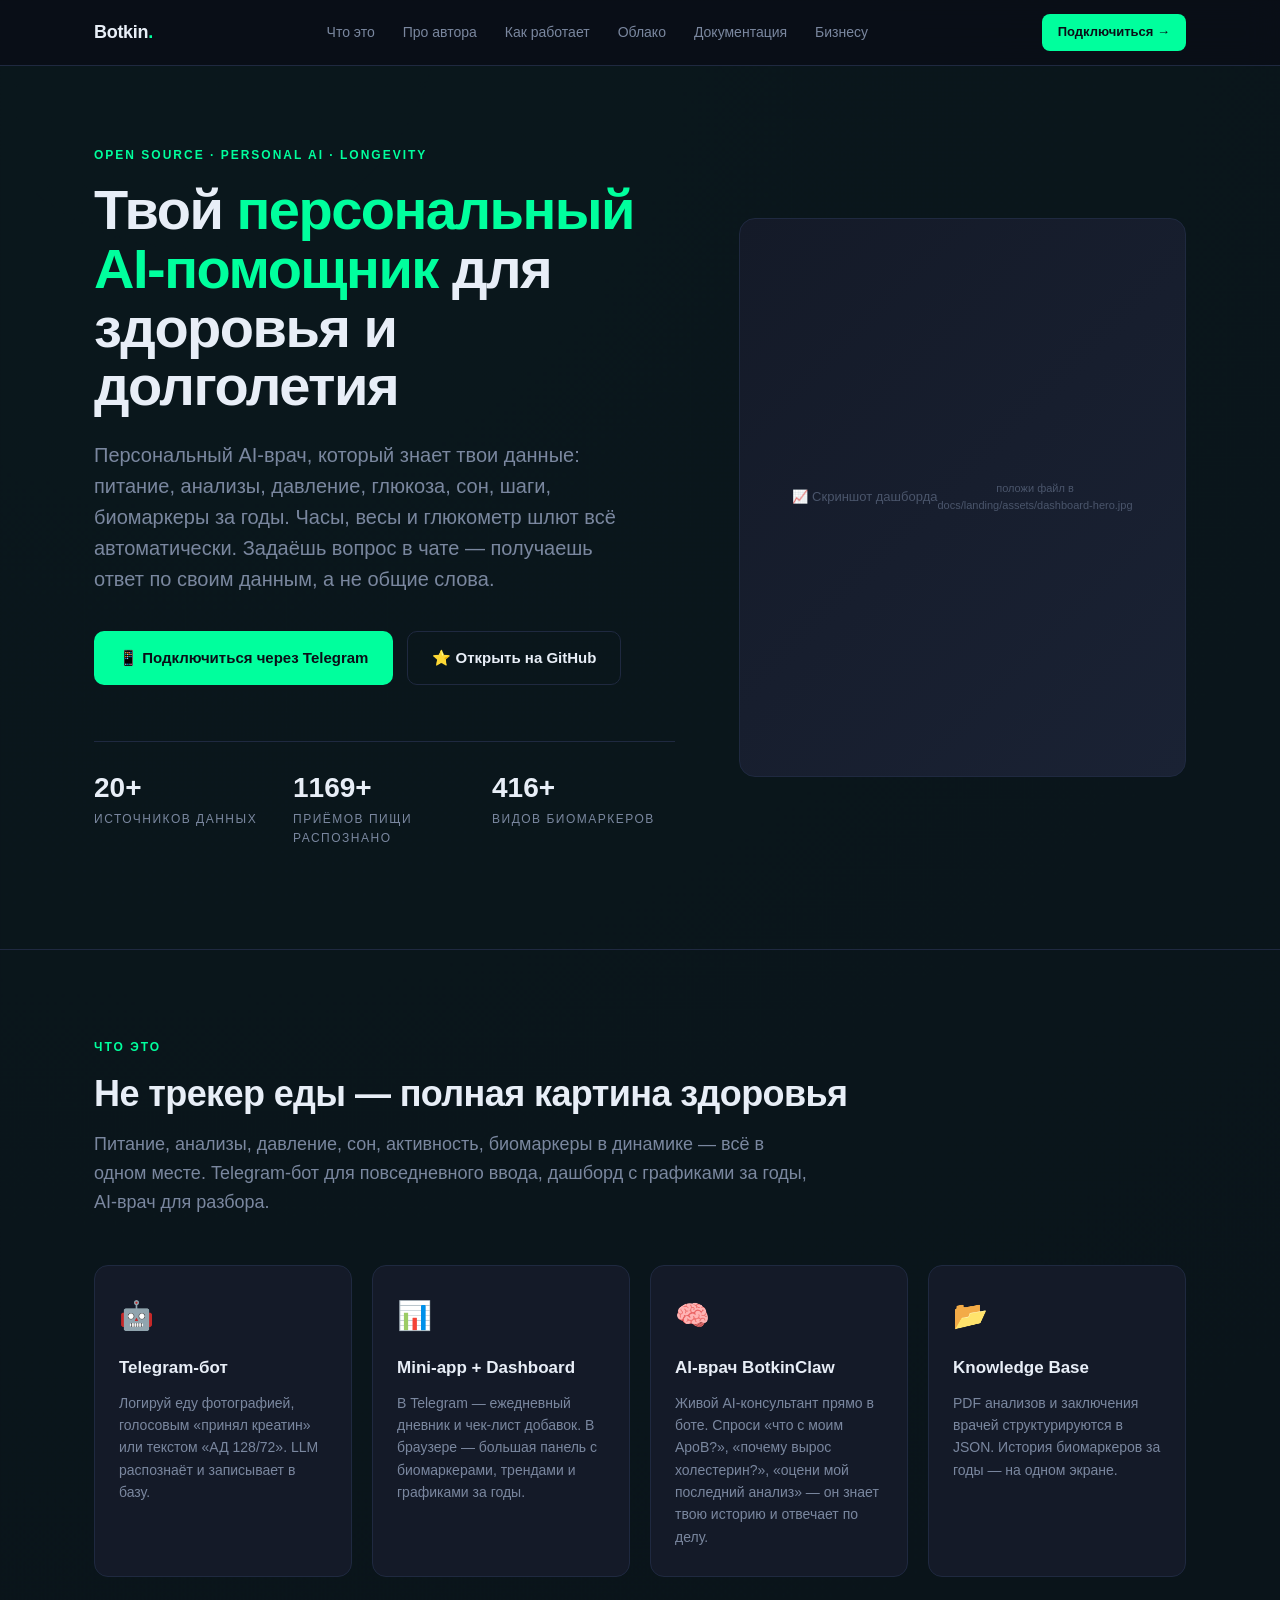
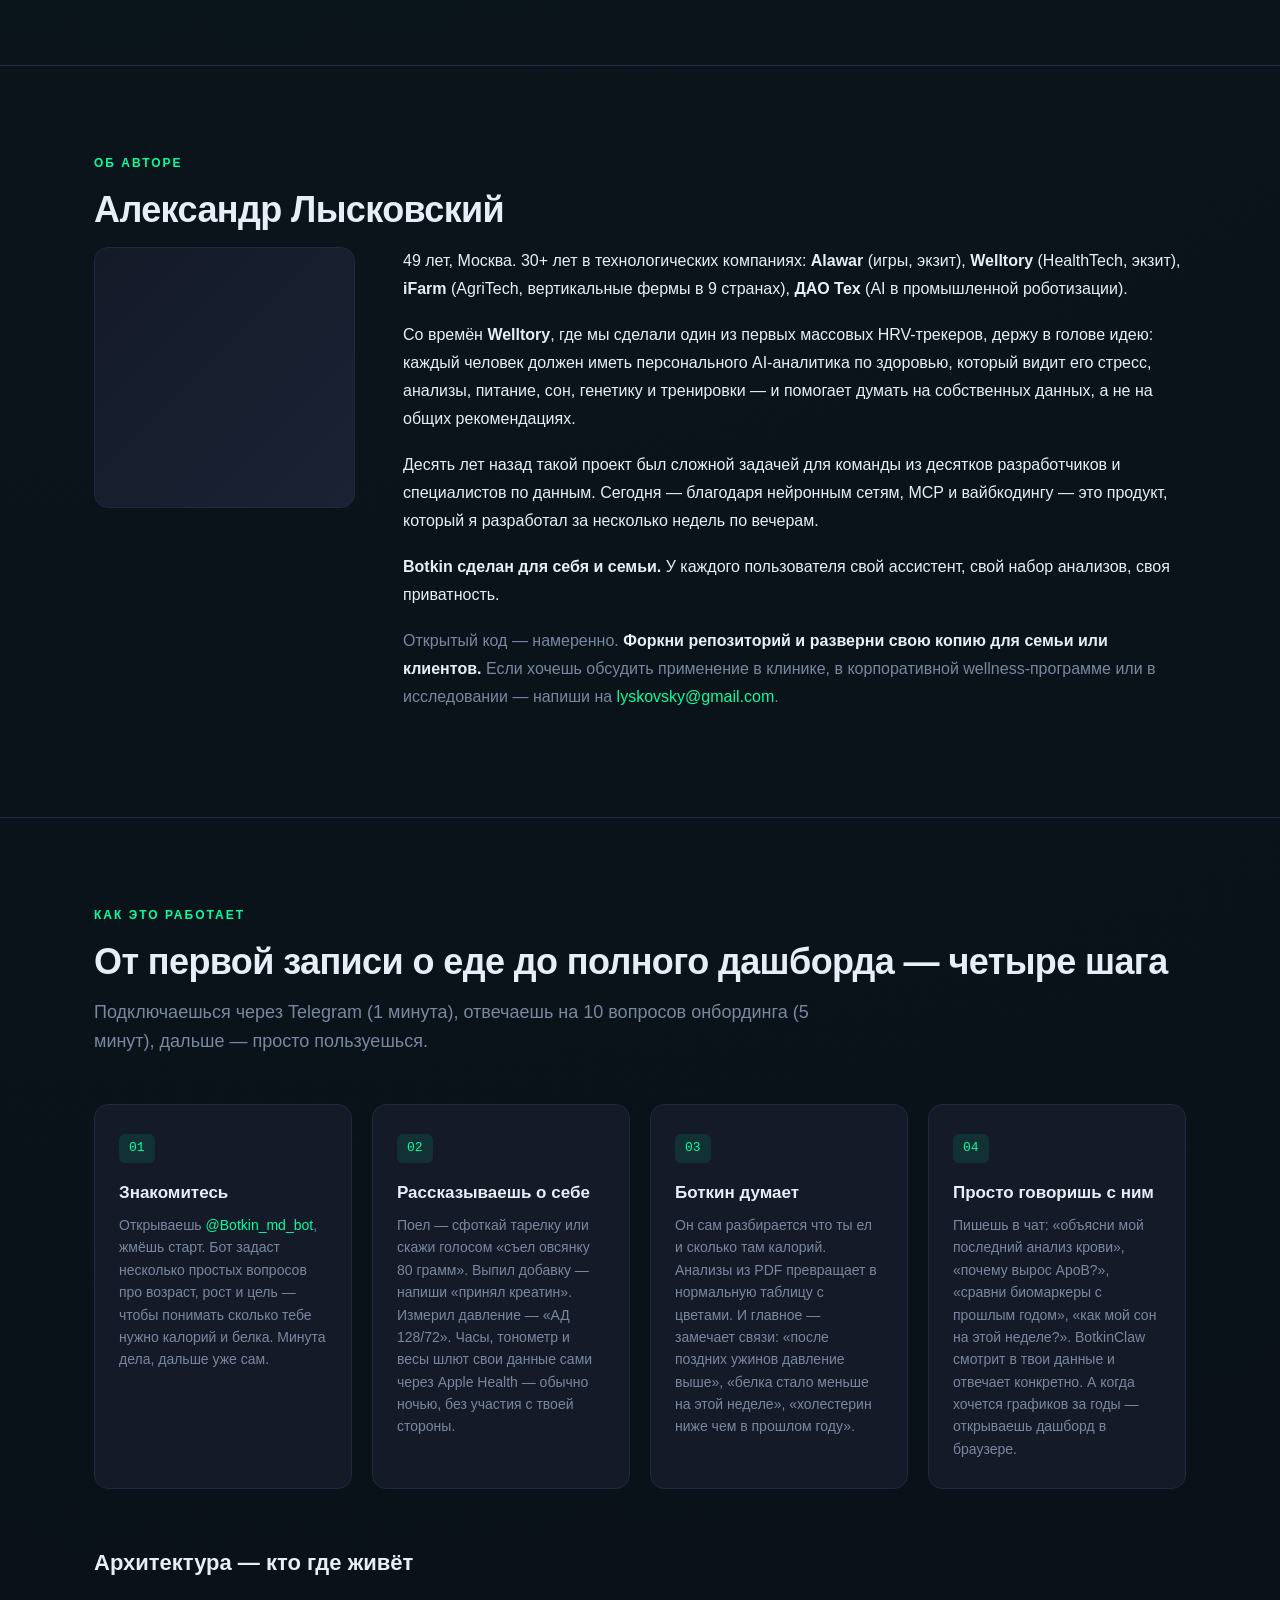
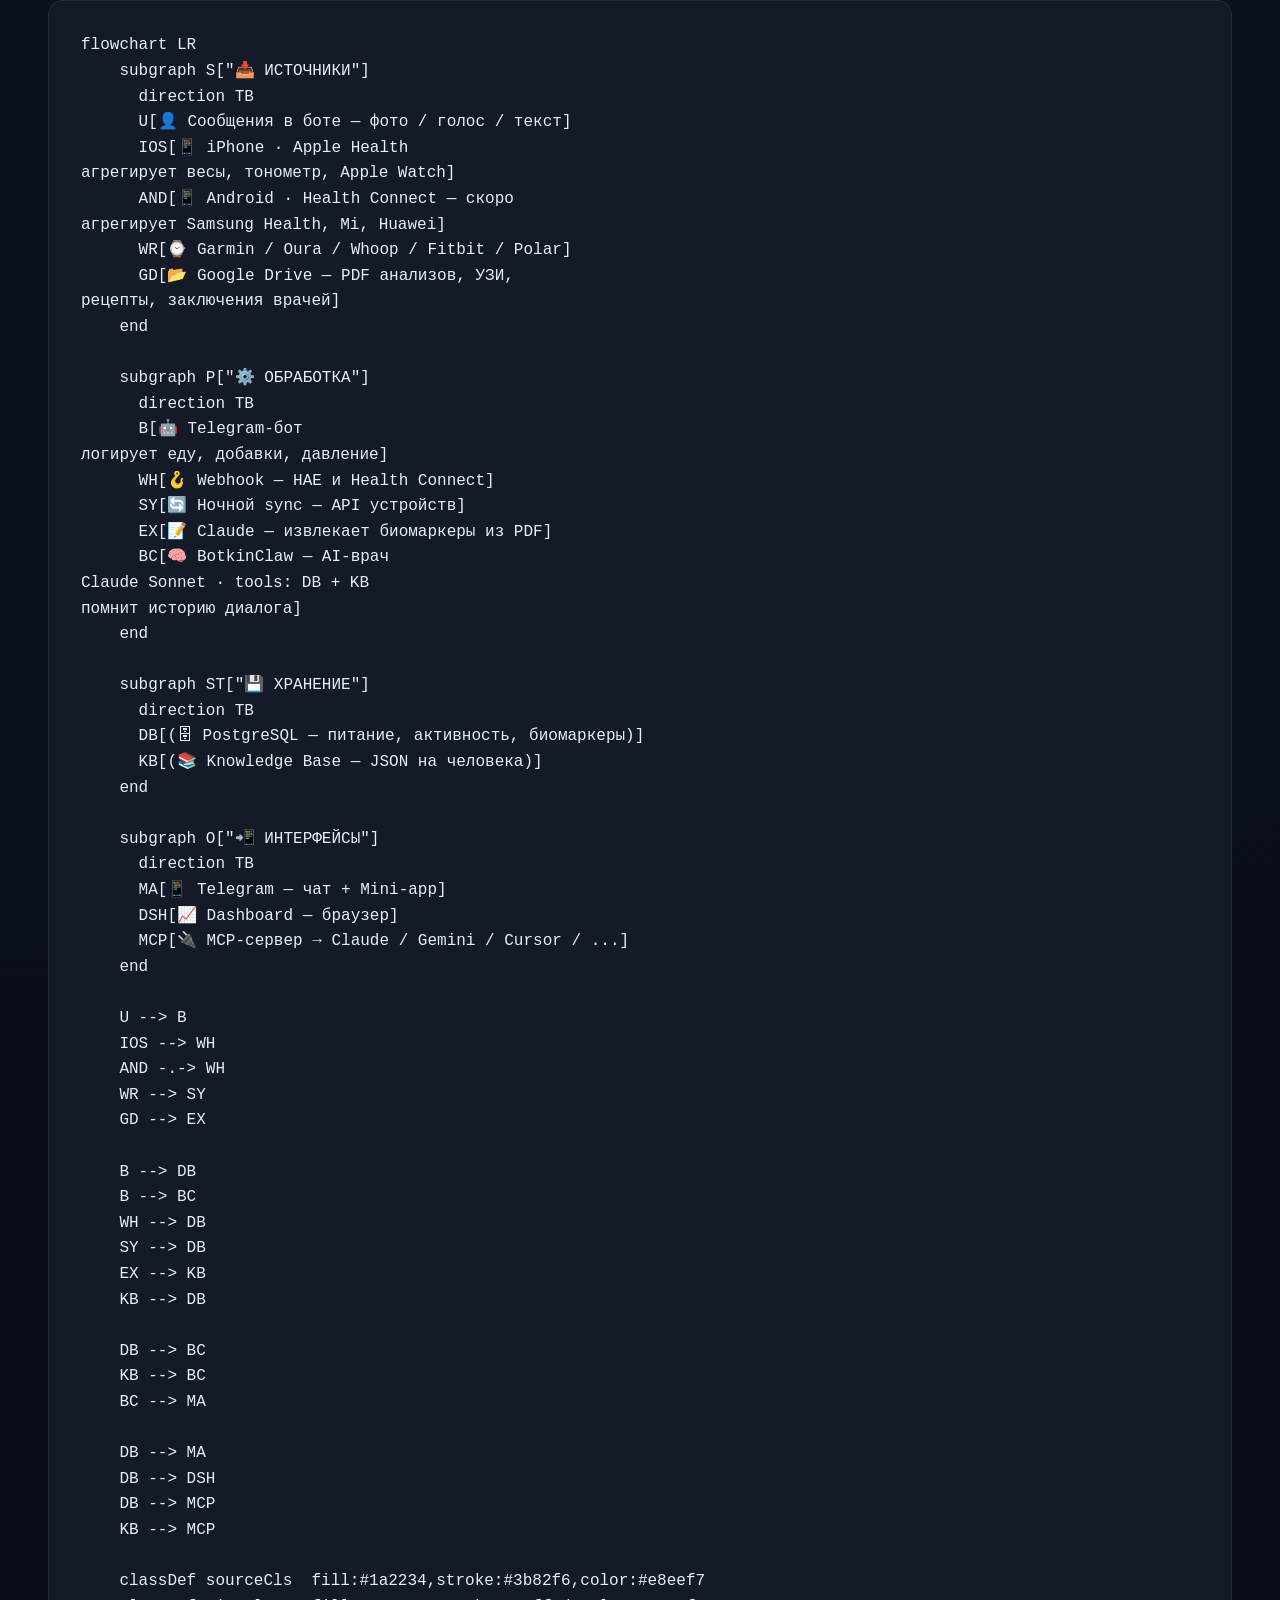
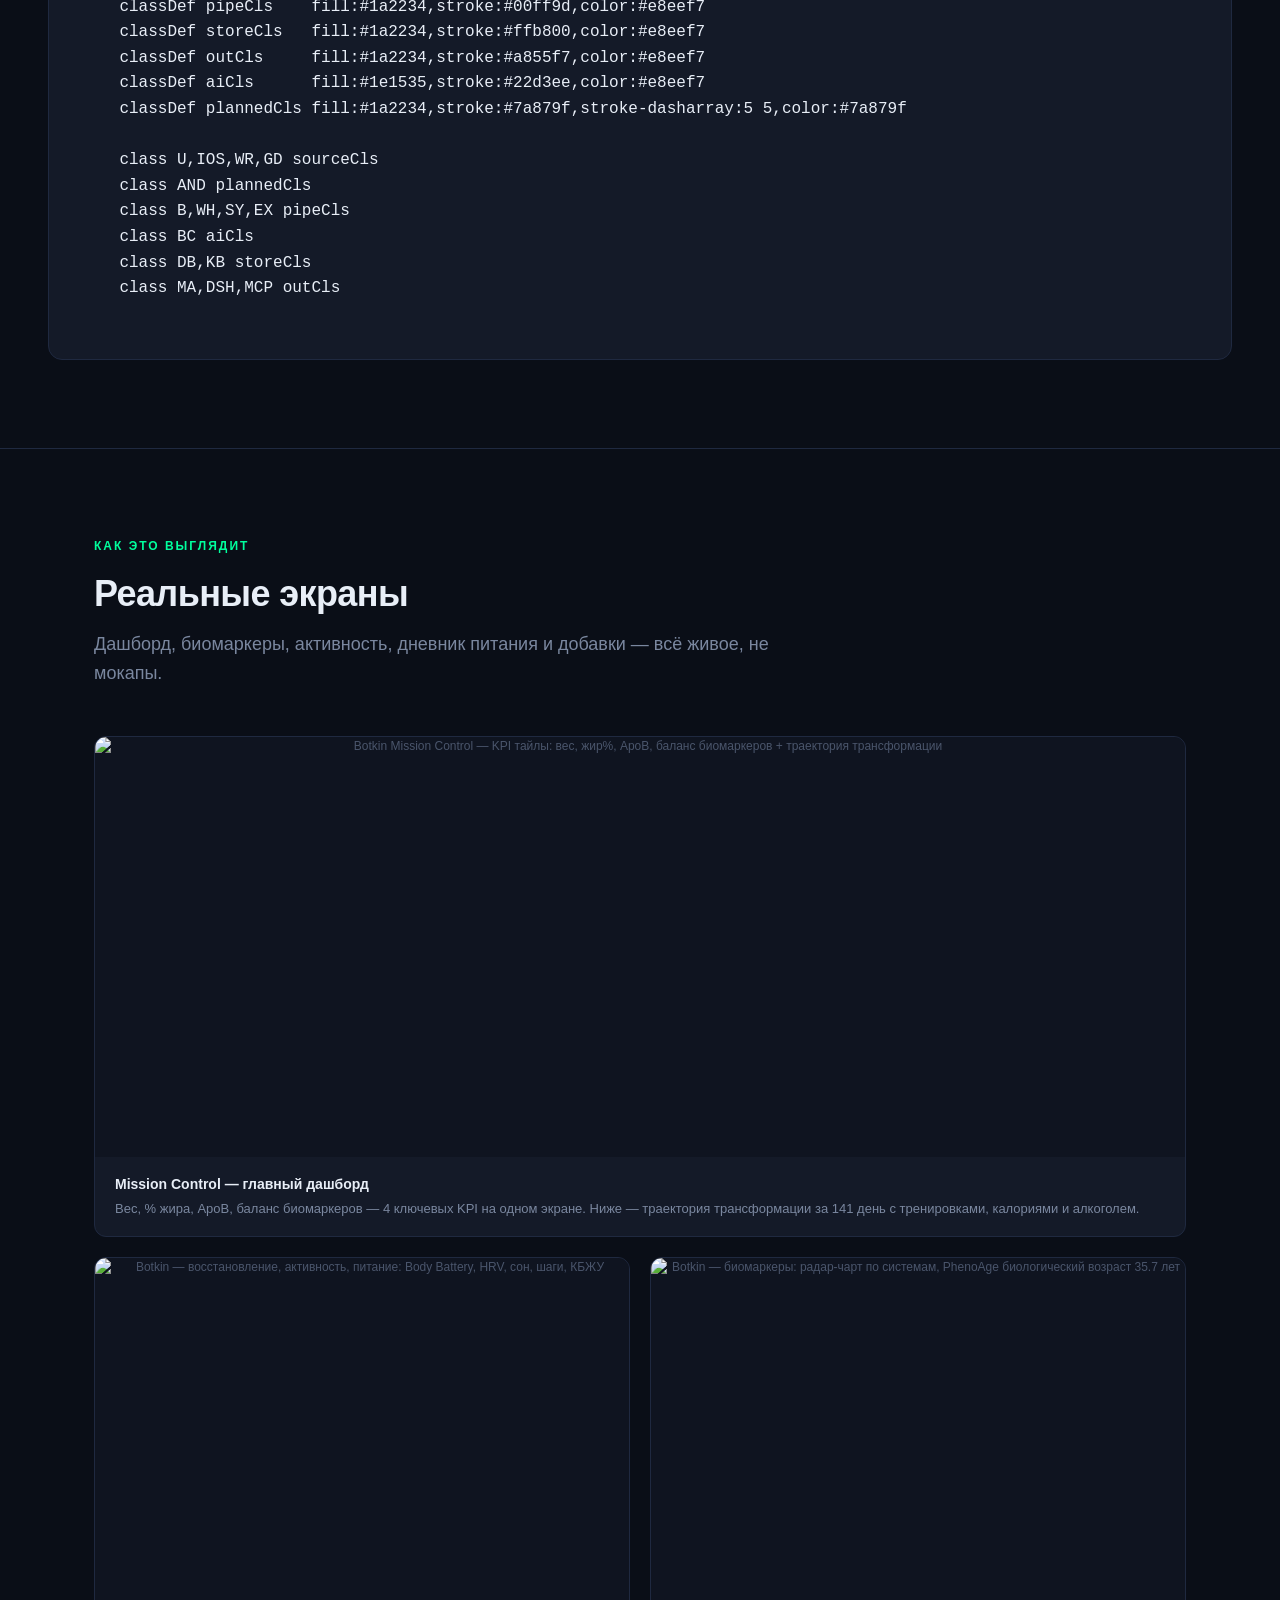
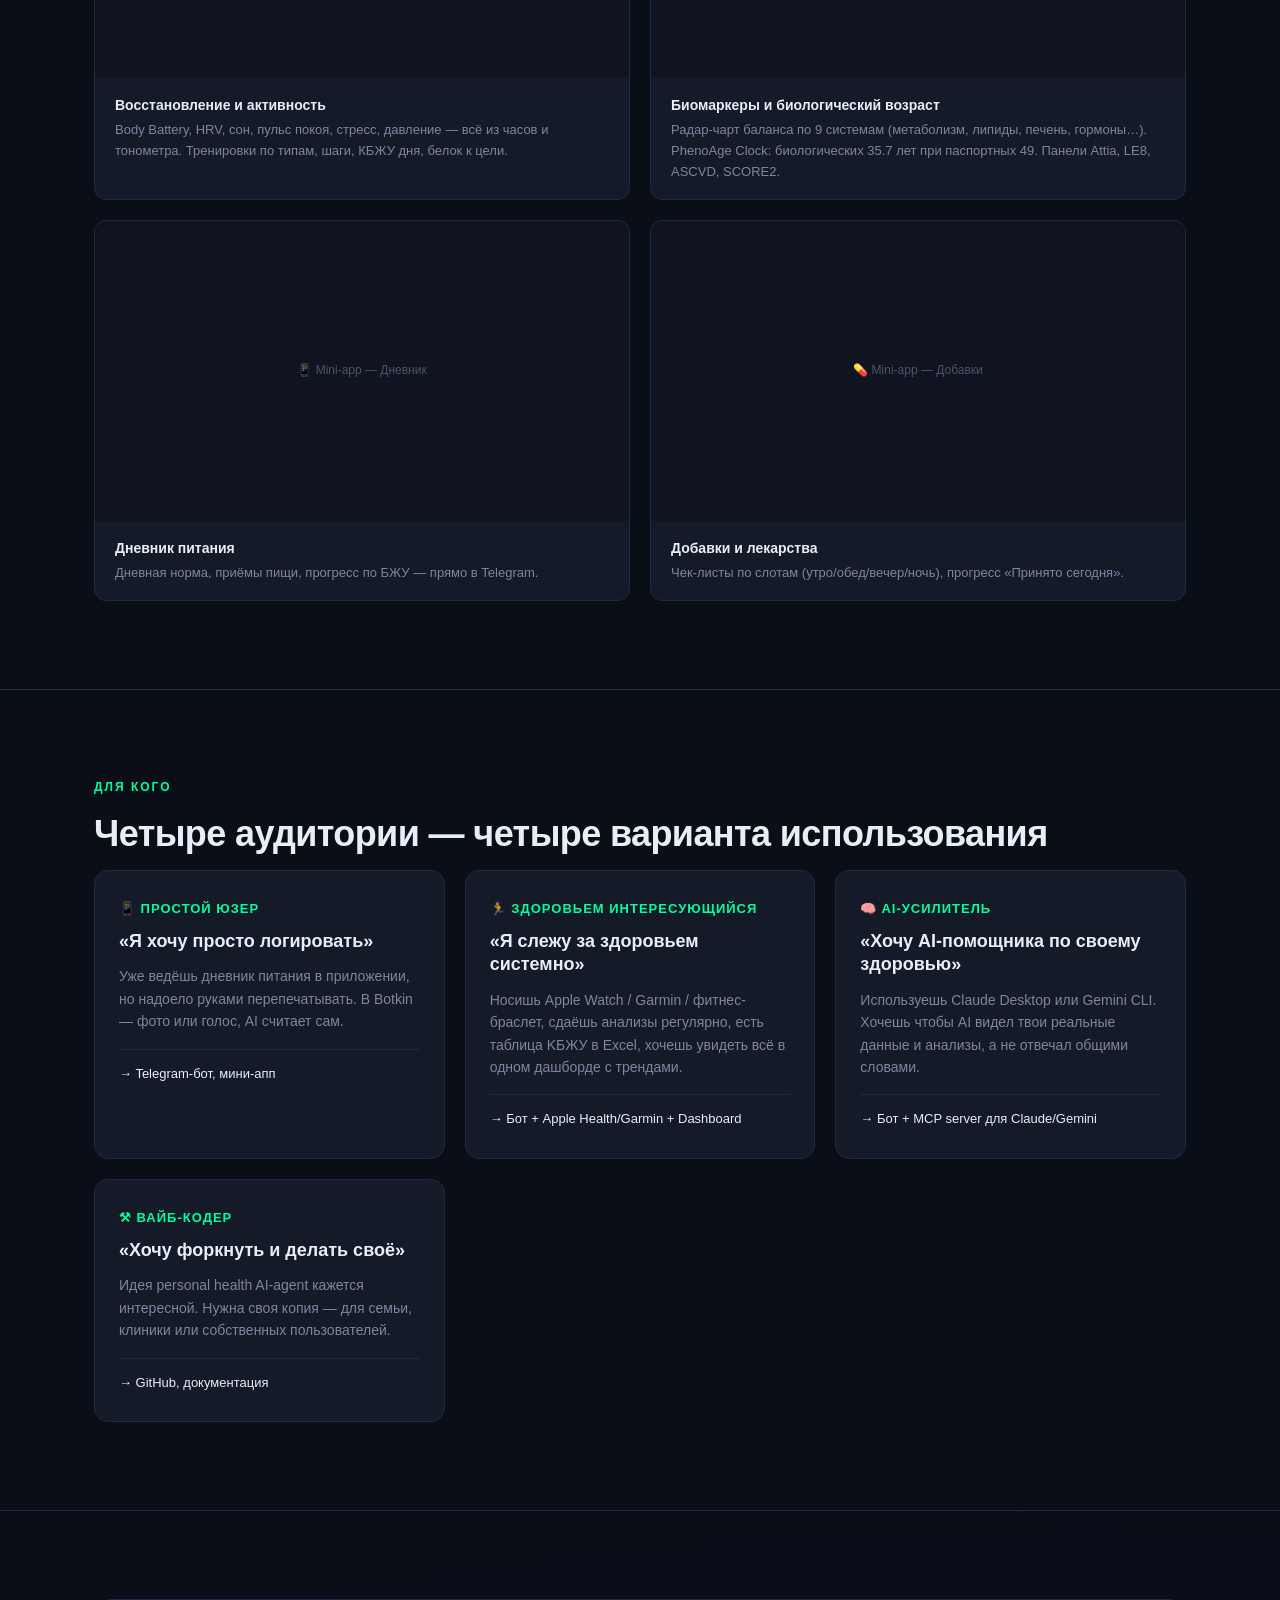
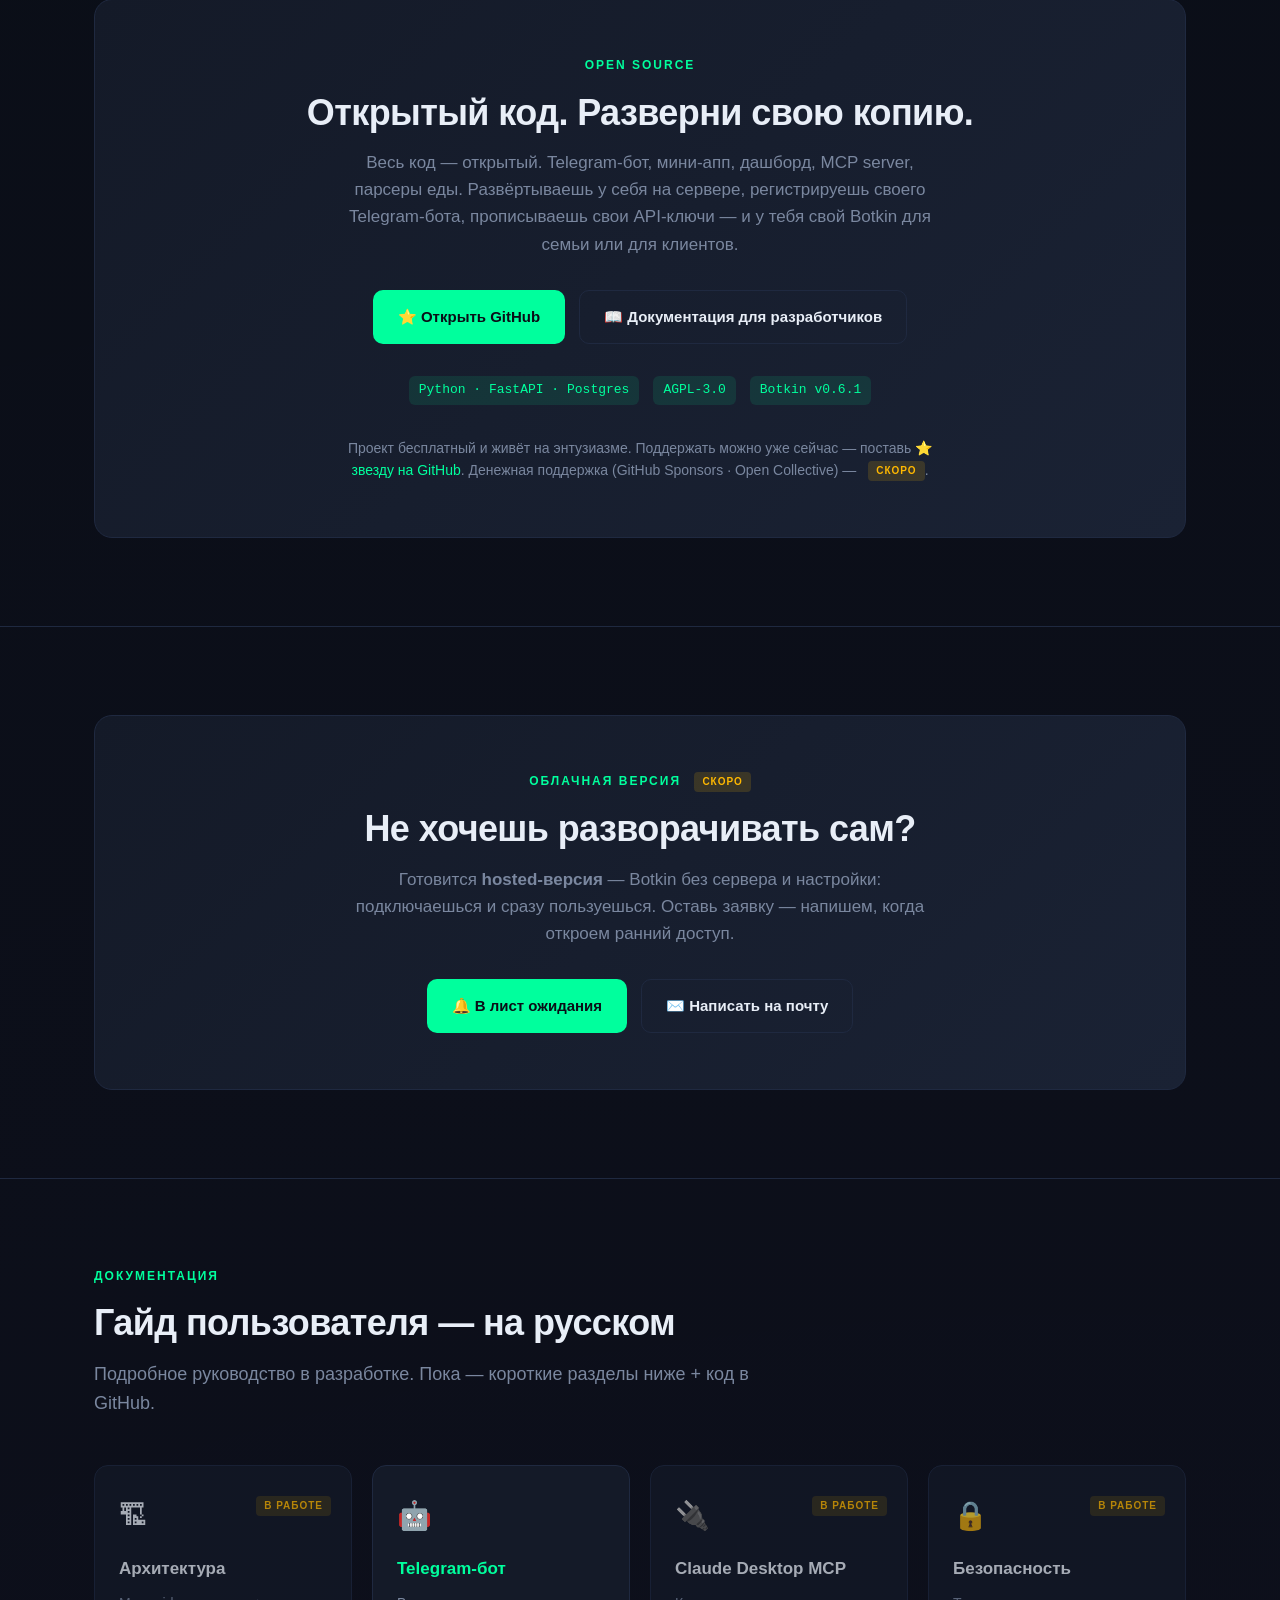
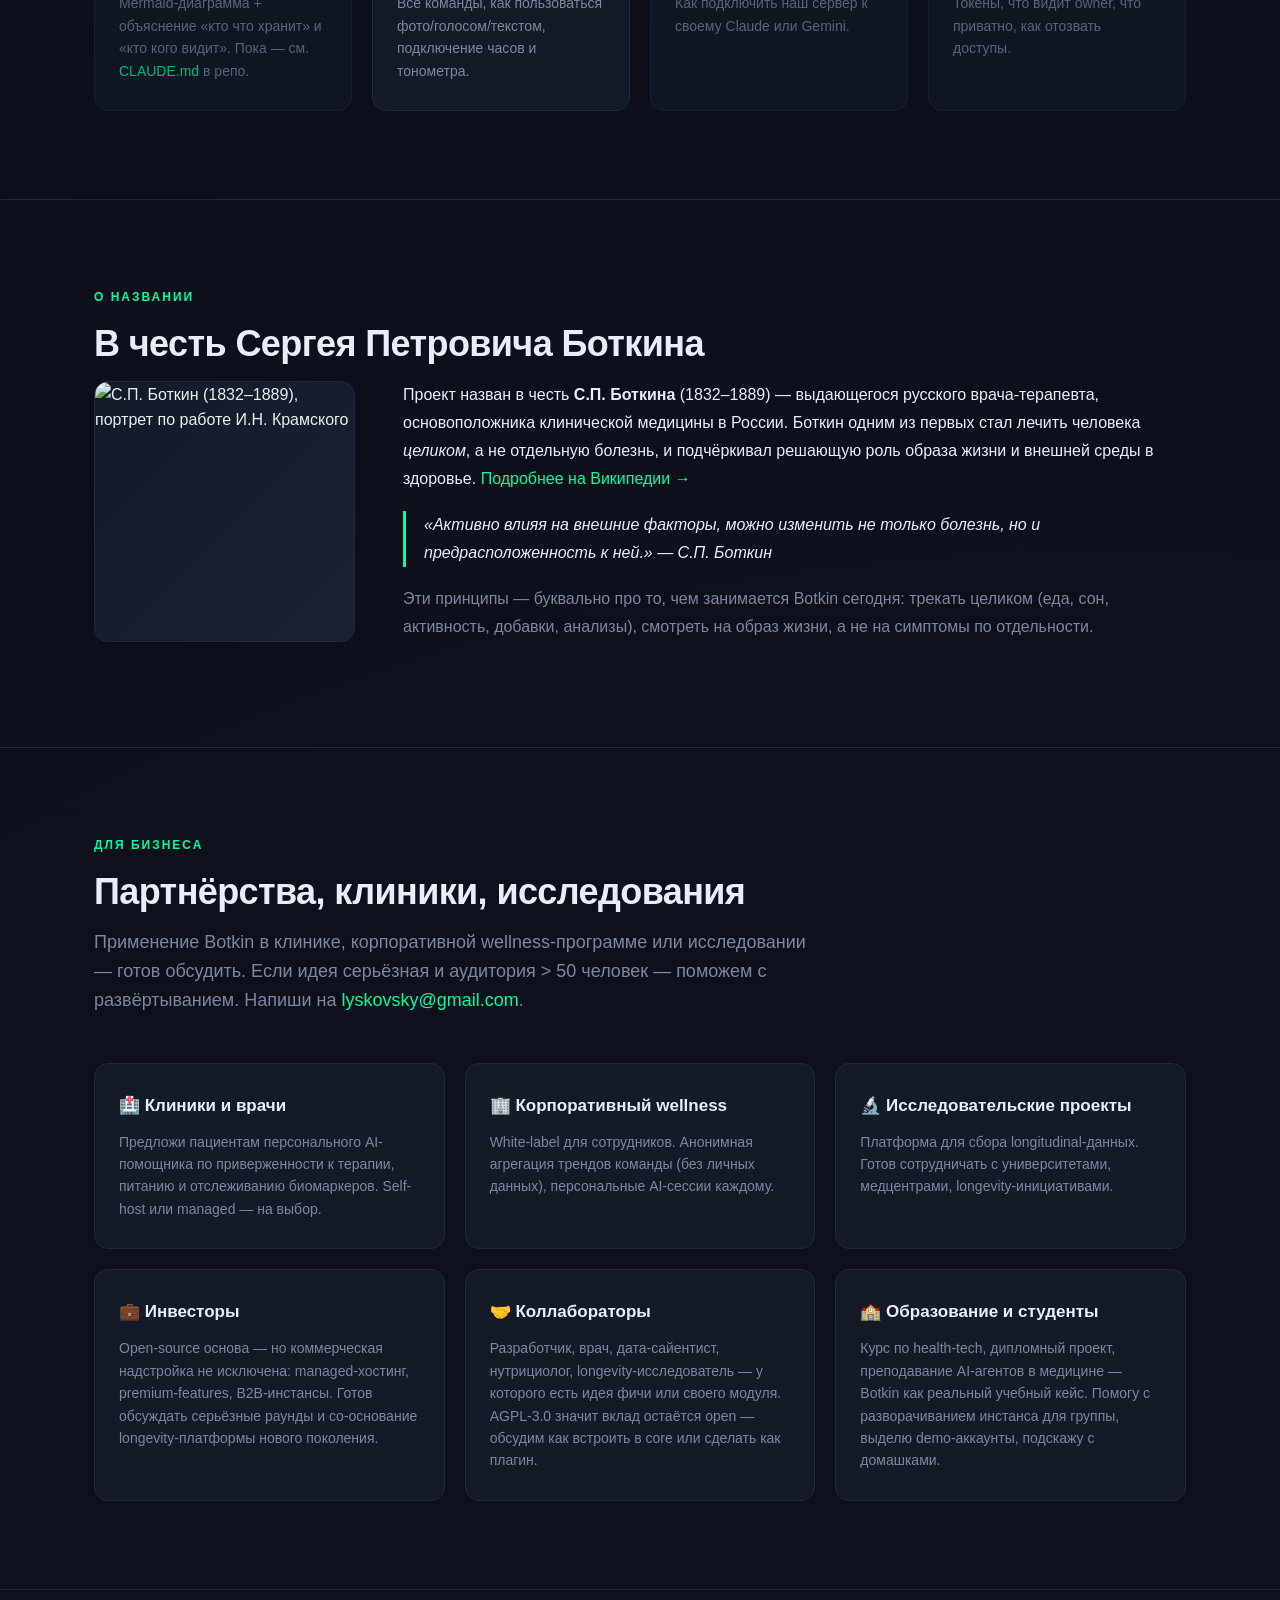
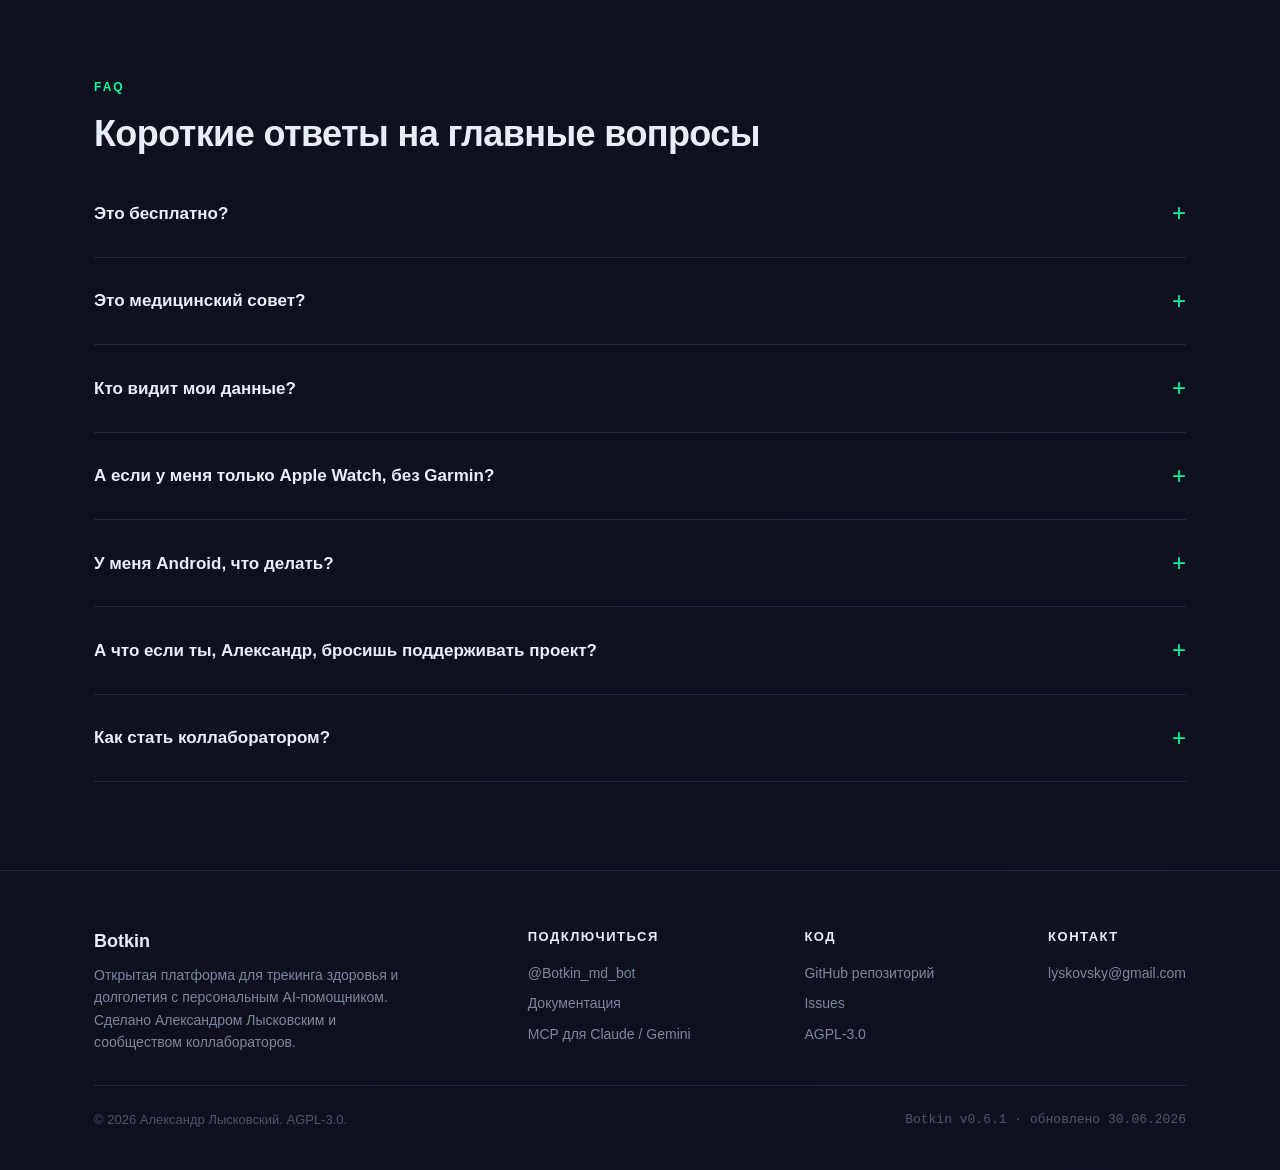
==== docs/landing/index.html @ 4f14d2c0 "Merge remote-tracking branch 'origin/dev' into feat/meal-reminders" ====
<!doctype html>
<html lang="ru">
<head>
<meta charset="utf-8">
<title>Botkin — Персональный AI-помощник для здоровья</title>
<meta name="viewport" content="width=device-width,initial-scale=1">
<meta name="description" content="Открытая платформа для трекинга здоровья: Telegram-бот (iOS / Android), интеграции с Apple Health, Google Health Connect (Samsung Health, Mi, Huawei), Garmin, глюкометром, тонометром и весами; AI-помощник через Claude или Gemini.">
<meta property="og:title" content="Botkin — Персональный AI-помощник для здоровья">
<meta property="og:description" content="Открытый проект Александра Лысковского для трекинга и анализа здоровья с AI.">
<meta property="og:image" content="/landing/assets/og-cover.png">
<link rel="icon" type="image/png" href="/landing/assets/favicon.png">
<script src="https://cdn.jsdelivr.net/npm/mermaid@10.9.0/dist/mermaid.min.js"></script>

<style>
* { box-sizing: border-box; margin: 0; padding: 0; }
:root {
  /* Palette — same as mc-dashboard for visual continuity */
  --bg: #0a0e17;
  --bg2: #0f1420;
  --card: #141a28;
  --card-hi: #1a2234;
  --border: #1f2940;
  --text: #e8eef7;
  --muted: #7a879f;
  --dim: #4a556b;
  --g: #00ff9d;
  --g2: #00c878;
  --y: #ffb800;
  --r: #ff3b6d;
  --b: #3b82f6;
  --p: #a855f7;
}

html, body {
  background: var(--bg);
  color: var(--text);
  font-family: 'SF Pro Display','Inter',-apple-system,BlinkMacSystemFont,sans-serif;
  font-size: 16px;
  line-height: 1.6;
  -webkit-font-smoothing: antialiased;
  scroll-behavior: smooth;
}
body {
  background-image:
    radial-gradient(circle at 15% 0%, rgba(0,255,157,0.04) 0%, transparent 40%),
    radial-gradient(circle at 85% 100%, rgba(168,85,247,0.04) 0%, transparent 40%);
}
.mono { font-family: 'SF Mono','JetBrains Mono',Menlo,monospace; }
a { color: var(--g); text-decoration: none; transition: opacity .15s; }
a:hover { opacity: 0.75; }

.container { max-width: 1140px; margin: 0 auto; padding: 0 24px; }

/* ─────────── Top nav ─────────── */
nav.topnav {
  position: sticky; top: 0; z-index: 100;
  background: rgba(10,14,23,0.85);
  backdrop-filter: blur(16px);
  border-bottom: 1px solid var(--border);
  padding: 14px 0;
}
nav.topnav .row {
  display: flex; justify-content: space-between; align-items: center;
}
nav.topnav .brand {
  font-size: 18px; font-weight: 700; letter-spacing: -0.3px;
  color: var(--text);
}
nav.topnav .brand .dot { color: var(--g); }
nav.topnav .links { display: flex; gap: 28px; }
nav.topnav .links a {
  color: var(--muted); font-size: 14px; font-weight: 500;
}
nav.topnav .links a:hover { color: var(--text); }
nav.topnav .cta {
  background: var(--g);
  color: var(--bg);
  padding: 8px 16px;
  border-radius: 8px;
  font-weight: 600;
  font-size: 13px;
}
nav.topnav .cta:hover { background: var(--g2); opacity: 1; }
@media (max-width: 720px) {
  nav.topnav .links { display: none; }
}

/* ─────────── Sections ─────────── */
section { padding: 88px 0; border-bottom: 1px solid var(--border); }
section h2 {
  font-size: 36px; font-weight: 700; letter-spacing: -0.6px;
  margin-bottom: 16px; line-height: 1.15;
}
section .lead {
  font-size: 18px; color: var(--muted); max-width: 720px; margin-bottom: 48px;
  line-height: 1.6;
}
.eyebrow {
  text-transform: uppercase; letter-spacing: 2px; font-size: 12px; font-weight: 600;
  color: var(--g); margin-bottom: 16px;
}

/* ─────────── Hero ─────────── */
.hero {
  padding: 80px 0 100px;
  border-bottom: 1px solid var(--border);
}
.hero .row {
  display: grid; grid-template-columns: 1.3fr 1fr; gap: 64px; align-items: center;
}
.hero h1 {
  font-size: 56px; line-height: 1.05; font-weight: 800;
  letter-spacing: -1.5px;
  margin-bottom: 24px;
}
.hero h1 .accent { color: var(--g); }
.hero p.subtitle {
  font-size: 20px; color: var(--muted); margin-bottom: 36px;
  line-height: 1.55; max-width: 540px;
}
.hero .cta-row { display: flex; gap: 14px; flex-wrap: wrap; }
.btn {
  display: inline-flex; align-items: center; gap: 8px;
  padding: 14px 24px; border-radius: 10px; font-weight: 600; font-size: 15px;
  cursor: pointer; transition: transform .15s, opacity .15s;
  border: 1px solid transparent;
}
.btn:hover { transform: translateY(-1px); opacity: 1; }
.btn.primary { background: var(--g); color: var(--bg); }
.btn.primary:hover { background: var(--g2); }
.btn.secondary {
  background: transparent; color: var(--text); border-color: var(--border);
}
.btn.secondary:hover { border-color: var(--text); background: var(--card); }

.hero-photo {
  position: relative;
  aspect-ratio: 4/5;
  border-radius: 16px;
  overflow: hidden;
  background: linear-gradient(135deg, var(--card), var(--card-hi));
  border: 1px solid var(--border);
}
.hero-photo img {
  width: 100%; height: 100%; object-fit: cover;
  filter: brightness(0.95);
}
.hero-photo .placeholder {
  position: absolute; inset: 0; display: flex; align-items: center; justify-content: center;
  color: var(--dim); font-size: 13px; padding: 24px; text-align: center;
}
.hero-stats {
  display: grid; grid-template-columns: repeat(3, 1fr); gap: 16px;
  margin-top: 56px; padding-top: 32px; border-top: 1px solid var(--border);
}
.hero-stats .stat .n {
  font-size: 28px; font-weight: 700; color: var(--text); line-height: 1; margin-bottom: 8px;
}
.hero-stats .stat .l { font-size: 12px; color: var(--muted); text-transform: uppercase; letter-spacing: 1.5px; }

@media (max-width: 880px) {
  .hero .row { grid-template-columns: 1fr; gap: 40px; }
  .hero h1 { font-size: 42px; }
  .hero p.subtitle { font-size: 18px; }
}
/* Mobile-friendly правки 21.05.2026 — добавлено по итогам аудита */
@media (max-width: 600px) {
  section { padding: 56px 0; }
  section h2 { font-size: 28px; }
  .container { padding: 0 18px; }
  .hero h1 { font-size: 32px; line-height: 1.2; }
  .hero p.subtitle { font-size: 16px; }
  .hero-stats { grid-template-columns: 1fr; gap: 16px; }
  .hero-stats .stat .n { font-size: 24px; }
  .hero-cta { flex-direction: column; align-items: stretch; }
  .hero-cta .btn { text-align: center; }
}

/* ─────────── 4 пункта что это ─────────── */
.features {
  display: grid; grid-template-columns: repeat(auto-fit, minmax(240px, 1fr)); gap: 20px;
}
.feature {
  background: var(--card); border: 1px solid var(--border); border-radius: 14px; padding: 28px 24px;
  transition: border-color .2s, transform .2s; position: relative;
}
.feature:hover { border-color: var(--g); transform: translateY(-2px); }
.feature .icon { font-size: 28px; margin-bottom: 16px; }
.feature .soon { position: absolute; top: 30px; right: 20px; margin-left: 0; }
.feature h3 { font-size: 17px; font-weight: 600; margin-bottom: 10px; }
.feature p { color: var(--muted); font-size: 14px; line-height: 1.6; }

/* ─────────── Personal story ─────────── */
.story .row {
  display: grid; grid-template-columns: 0.6fr 1.8fr; gap: 48px; align-items: start;
}
.story .photo-small {
  aspect-ratio: 1; border-radius: 14px; overflow: hidden;
  background: linear-gradient(135deg, var(--card), var(--card-hi));
  border: 1px solid var(--border); position: sticky; top: 100px;
}
.story .photo-small img { width: 100%; height: 100%; object-fit: cover; }
.story .text p { margin-bottom: 18px; font-size: 16px; line-height: 1.75; color: var(--text); }
.story .text p strong { color: var(--text); font-weight: 600; }
.story .text p.muted { color: var(--muted); }
.story .signature {
  margin-top: 32px; padding-top: 24px; border-top: 1px solid var(--border);
  display: flex; gap: 14px; flex-wrap: wrap; color: var(--muted); font-size: 14px;
}
.story .signature a { color: var(--g); }
@media (max-width: 880px) {
  .story .row { grid-template-columns: 1fr; }
  .story .photo-small { position: static; max-width: 280px; }
}

/* ─────────── How it works ─────────── */
.steps {
  display: grid; grid-template-columns: repeat(auto-fit, minmax(220px, 1fr)); gap: 20px;
}
.step {
  background: var(--card); border: 1px solid var(--border); border-radius: 14px; padding: 28px 24px;
  position: relative;
}
.step .num {
  font-family: 'SF Mono', monospace; font-size: 13px; color: var(--g);
  background: rgba(0,255,157,0.1); padding: 4px 10px; border-radius: 6px;
  display: inline-block; margin-bottom: 16px;
}
.step h3 { font-size: 17px; margin-bottom: 8px; }
.step p { color: var(--muted); font-size: 14px; line-height: 1.6; }

/* ─────────── Architecture diagram ─────────── */
.diagram-wrap {
  background: var(--card); border: 1px solid var(--border); border-radius: 14px;
  padding: 32px; overflow-x: auto;
  /* break out из 1140px container — диаграмме нужно больше ширины на десктопе */
  margin-left: calc(-1 * max(0px, (100vw - 1140px) / 2 - 24px));
  margin-right: calc(-1 * max(0px, (100vw - 1140px) / 2 - 24px));
}
.mermaid { color: var(--text); }
.mermaid svg { display: block; margin: 0 auto; }

/* ─────────── Screenshots gallery ─────────── */
.gallery {
  display: grid; grid-template-columns: repeat(2, 1fr); gap: 20px;
}
.shot {
  background: var(--card); border: 1px solid var(--border); border-radius: 12px; overflow: hidden;
  transition: transform .2s, border-color .2s;
}
.shot:hover { transform: translateY(-4px); border-color: var(--g); }
.shot .img-wrap {
  height: 300px; background: var(--bg2); display: flex; align-items: center; justify-content: center;
  color: var(--dim); font-size: 12px; text-align: center; padding: 0; overflow: hidden;
}
.shot .img-wrap img { width: 100%; height: 100%; object-fit: cover; object-position: top; }
.shot .img-wrap.wide { height: 420px; }
.shot .img-wrap.wide img { object-fit: contain; object-position: center; }
.shot .caption { padding: 16px 20px; }
.shot .caption h4 { font-size: 14px; margin-bottom: 4px; }
.shot .caption p { font-size: 13px; color: var(--muted); }

/* ─────────── Personas ─────────── */
.personas {
  display: grid; grid-template-columns: repeat(auto-fit, minmax(260px, 1fr)); gap: 20px;
}
.persona {
  background: var(--card); border: 1px solid var(--border); border-radius: 14px; padding: 28px 24px;
}
.persona .who { color: var(--g); font-size: 13px; font-weight: 600; text-transform: uppercase; letter-spacing: 1px; margin-bottom: 10px; }
.persona h3 { font-size: 18px; margin-bottom: 12px; line-height: 1.3; }
.persona p { color: var(--muted); font-size: 14px; line-height: 1.6; margin-bottom: 16px; }
.persona .what { font-size: 13px; color: var(--text); font-weight: 500; padding-top: 14px; border-top: 1px solid var(--border); }

/* ─────────── Open source / contribute ─────────── */
.cta-block {
  background: linear-gradient(135deg, var(--card) 0%, var(--card-hi) 100%);
  border: 1px solid var(--border); border-radius: 18px;
  padding: 56px; text-align: center;
}
.cta-block h2 { margin-bottom: 16px; }
.cta-block p { color: var(--muted); margin-bottom: 32px; max-width: 600px; margin-left: auto; margin-right: auto; font-size: 17px; }
.cta-block .cta-row { display: flex; gap: 14px; justify-content: center; flex-wrap: wrap; }
.cta-block .meta {
  margin-top: 32px; display: inline-flex; gap: 14px; align-items: center; flex-wrap: wrap;
  color: var(--muted); font-size: 13px;
}
.cta-block .meta .pill {
  background: rgba(0,255,157,0.1); color: var(--g);
  padding: 4px 10px; border-radius: 6px; font-family: 'SF Mono', monospace;
}

/* ─────────── For business ─────────── */
.business {
  display: grid; grid-template-columns: repeat(auto-fit, minmax(280px, 1fr)); gap: 20px;
}
.biz-card {
  background: var(--card); border: 1px solid var(--border); border-radius: 14px; padding: 28px 24px;
}
.biz-card h3 { font-size: 17px; margin-bottom: 12px; }
.biz-card p { color: var(--muted); font-size: 14px; line-height: 1.6; }

/* ─────────── FAQ ─────────── */
.faq-item {
  border-bottom: 1px solid var(--border); padding: 20px 0;
}
.faq-item summary {
  cursor: pointer; font-weight: 600; font-size: 17px; padding: 4px 0;
  display: flex; justify-content: space-between; align-items: center; gap: 16px;
  list-style: none;
}
.faq-item summary::-webkit-details-marker { display: none; }
.faq-item summary::after {
  content: '+'; color: var(--g); font-size: 24px; font-weight: 300;
  transition: transform .2s;
}
.faq-item[open] summary::after { transform: rotate(45deg); }
.faq-item p {
  color: var(--muted); padding-top: 14px; line-height: 1.7;
}
.faq-item a { color: var(--g); }

/* ─────────── Footer ─────────── */
footer {
  padding: 56px 0 40px; color: var(--muted); font-size: 14px;
}
footer .row {
  display: flex; justify-content: space-between; gap: 32px; flex-wrap: wrap; margin-bottom: 32px;
}
footer .brand-block .brand-name { font-size: 18px; font-weight: 700; color: var(--text); margin-bottom: 8px; }
footer .brand-block p { max-width: 320px; line-height: 1.6; }
footer .col h4 { color: var(--text); font-size: 13px; text-transform: uppercase; letter-spacing: 1.5px; margin-bottom: 14px; }
footer .col a { display: block; color: var(--muted); margin-bottom: 8px; }
footer .col a:hover { color: var(--text); }
footer .bottom {
  padding-top: 24px; border-top: 1px solid var(--border);
  display: flex; justify-content: space-between; gap: 16px; flex-wrap: wrap;
  font-size: 13px; color: var(--dim);
}

/* ─────────── Utilities ─────────── */
.tag-stub {
  display: inline-block; background: rgba(255,184,0,0.1); color: var(--y);
  padding: 2px 8px; border-radius: 4px; font-size: 11px; font-weight: 600;
  text-transform: uppercase; letter-spacing: 1px; margin-left: 8px; vertical-align: middle;
}
.soon {
  display: inline-block; background: rgba(255,184,0,0.15); color: var(--y);
  padding: 2px 8px; border-radius: 4px; font-size: 10px; font-weight: 700;
  text-transform: uppercase; letter-spacing: 1px; margin-left: 8px; vertical-align: middle;
}
</style>
</head>

<body>

<!-- ═══════════ NAV ═══════════ -->
<nav class="topnav">
  <div class="container row">
    <a href="#" class="brand">Botkin<span class="dot">.</span></a>
    <div class="links">
      <a href="#what">Что это</a>
      <a href="#story">Про автора</a>
      <a href="#how">Как работает</a>
      <a href="#cloud">Облако</a>
      <a href="#docs">Документация</a>
      <a href="#business">Бизнесу</a>
    </div>
    <a href="https://t.me/Botkin_md_bot" class="cta">Подключиться →</a>
  </div>
</nav>

<!-- ═══════════ HERO ═══════════ -->
<section class="hero">
<div class="container">
  <div class="row">
    <div>
      <div class="eyebrow">Open Source · Personal AI · Longevity</div>
      <h1>Твой <span class="accent">персональный AI-помощник</span> для здоровья и долголетия</h1>
      <p class="subtitle">
        Персональный AI-врач, который знает твои данные: питание, анализы, давление,
        глюкоза, сон, шаги, биомаркеры за годы. Часы, весы и глюкометр шлют всё автоматически.
        Задаёшь вопрос в чате — получаешь ответ по своим данным, а не общие слова.
      </p>
      <div class="cta-row">
        <a href="https://t.me/Botkin_md_bot" class="btn primary">
          📱 Подключиться через Telegram
        </a>
        <a href="https://github.com/botkin-health/Botkin" class="btn secondary">
          ⭐ Открыть на GitHub
        </a>
      </div>
      <div class="hero-stats">
        <div class="stat">
          <div class="n">20+</div>
          <div class="l">источников данных</div>
        </div>
        <div class="stat">
          <div class="n" id="meals-counter">1169+</div>
          <div class="l">приёмов пищи распознано</div>
        </div>
        <div class="stat">
          <div class="n" id="bio-counter">416+</div>
          <div class="l">видов биомаркеров</div>
        </div>
      </div>
    </div>
    <div>
      <div class="hero-photo">
        <img src="assets/dashboard-hero.jpg" alt="Mission Control дашборд Botkin: вес, % жира, ApoB, баланс биомаркеров и траектория трансформации"
             onerror="this.style.display='none'; this.nextElementSibling.style.display='flex';">
        <div class="placeholder" style="display:none;">
          📈 Скриншот дашборда<br>
          <span style="font-size:11px;">положи файл в<br>docs/landing/assets/dashboard-hero.jpg</span>
        </div>
      </div>
    </div>
  </div>
</div>
</section>

<!-- ═══════════ ЧТО ЭТО ═══════════ -->
<section id="what">
<div class="container">
  <div class="eyebrow">Что это</div>
  <h2>Не трекер еды — полная картина здоровья</h2>
  <p class="lead">
    Питание, анализы, давление, сон, активность, биомаркеры в динамике — всё в одном месте.
    Telegram-бот для повседневного ввода, дашборд с графиками за годы, AI-врач для разбора.
  </p>

  <div class="features">
    <div class="feature">
      <div class="icon">🤖</div>
      <h3>Telegram-бот</h3>
      <p>Логируй еду фотографией, голосовым «принял креатин» или текстом «АД 128/72». LLM распознаёт и записывает в базу.</p>
    </div>
    <div class="feature">
      <div class="icon">📊</div>
      <h3>Mini-app + Dashboard</h3>
      <p>В Telegram — ежедневный дневник и чек-лист добавок. В браузере — большая панель с биомаркерами, трендами и графиками за годы.</p>
    </div>
    <div class="feature">
      <div class="icon">🧠</div>
      <h3>AI-врач BotkinClaw</h3>
      <p>Живой AI-консультант прямо в боте. Спроси «что с моим ApoB?», «почему вырос холестерин?», «оцени мой последний анализ» — он знает твою историю и отвечает по делу.</p>
    </div>
    <div class="feature">
      <div class="icon">📂</div>
      <h3>Knowledge Base</h3>
      <p>PDF анализов и заключения врачей структурируются в JSON. История биомаркеров за годы — на одном экране.</p>
    </div>
  </div>
</div>
</section>

<!-- ═══════════ PERSONAL STORY ═══════════ -->
<section id="story" class="story">
<div class="container">
  <div class="eyebrow">Об авторе</div>
  <h2>Александр Лысковский</h2>

  <div class="row">
    <div>
      <div class="photo-small">
        <img src="assets/alexander-2026-05.jpg" alt="Александр Лысковский"
             onerror="this.style.display='none';">
      </div>
    </div>
    <div class="text">
      <p>
        49 лет, Москва. 30+ лет в технологических компаниях:
        <strong>Alawar</strong> (игры, экзит),
        <strong>Welltory</strong> (HealthTech, экзит),
        <strong>iFarm</strong> (AgriTech, вертикальные фермы в 9 странах),
        <strong>ДАО Тех</strong> (AI в промышленной роботизации).
      </p>

      <p>
        Со времён <strong>Welltory</strong>, где мы сделали один из первых массовых HRV-трекеров, держу в голове идею: каждый человек должен иметь персонального AI-аналитика по здоровью, который видит его стресс, анализы, питание, сон, генетику и тренировки — и помогает думать на собственных данных, а не на общих рекомендациях.
      </p>

      <p>
        Десять лет назад такой проект был сложной задачей для команды из десятков разработчиков и специалистов по данным. Сегодня — благодаря нейронным сетям, MCP и вайбкодингу — это продукт, который я разработал за несколько недель по вечерам.
      </p>

      <p>
        <strong>Botkin сделан для себя и семьи.</strong>
        У каждого пользователя свой ассистент, свой набор анализов, своя приватность.
      </p>

      <p class="muted">
        Открытый код — намеренно. <strong>Форкни репозиторий и разверни свою копию для семьи или клиентов.</strong>
        Если хочешь обсудить применение в клинике, в корпоративной wellness-программе или в исследовании — напиши на <a href="mailto:lyskovsky@gmail.com">lyskovsky@gmail.com</a>.
      </p>
    </div>
  </div>
</div>
</section>

<!-- ═══════════ HOW IT WORKS ═══════════ -->
<section id="how">
<div class="container">
  <div class="eyebrow">Как это работает</div>
  <h2>От первой записи о еде до полного дашборда — четыре шага</h2>
  <p class="lead">
    Подключаешься через Telegram (1 минута), отвечаешь на 10 вопросов онбординга (5 минут),
    дальше — просто пользуешься.
  </p>

  <div class="steps">
    <div class="step">
      <span class="num">01</span>
      <h3>Знакомитесь</h3>
      <p>Открываешь <a href="https://t.me/Botkin_md_bot">@Botkin_md_bot</a>, жмёшь старт. Бот задаст несколько простых вопросов про возраст, рост и цель — чтобы понимать сколько тебе нужно калорий и белка. Минута дела, дальше уже сам.</p>
    </div>
    <div class="step">
      <span class="num">02</span>
      <h3>Рассказываешь о себе</h3>
      <p>Поел — сфоткай тарелку или скажи голосом «съел овсянку 80 грамм». Выпил добавку — напиши «принял креатин». Измерил давление — «АД 128/72». Часы, тонометр и весы шлют свои данные сами через Apple Health — обычно ночью, без участия с твоей стороны.</p>
    </div>
    <div class="step">
      <span class="num">03</span>
      <h3>Боткин думает</h3>
      <p>Он сам разбирается что ты ел и сколько там калорий. Анализы из PDF превращает в нормальную таблицу с цветами. И главное — замечает связи: «после поздних ужинов давление выше», «белка стало меньше на этой неделе», «холестерин ниже чем в прошлом году».</p>
    </div>
    <div class="step">
      <span class="num">04</span>
      <h3>Просто говоришь с ним</h3>
      <p>Пишешь в чат: «объясни мой последний анализ крови», «почему вырос ApoB?», «сравни биомаркеры с прошлым годом», «как мой сон на этой неделе?». BotkinClaw смотрит в твои данные и отвечает конкретно. А когда хочется графиков за годы — открываешь дашборд в браузере.</p>
    </div>
  </div>

  <div style="margin-top: 56px;">
    <h3 style="font-size: 22px; margin-bottom: 20px;">Архитектура — кто где живёт</h3>
    <div class="diagram-wrap">
      <pre class="mermaid">
flowchart LR
    subgraph S["📥 ИСТОЧНИКИ"]
      direction TB
      U[👤 Сообщения в боте — фото / голос / текст]
      IOS[📱 iPhone · Apple Health<br>агрегирует весы, тонометр, Apple Watch]
      AND[📱 Android · Health Connect — скоро<br>агрегирует Samsung Health, Mi, Huawei]
      WR[⌚ Garmin / Oura / Whoop / Fitbit / Polar]
      GD[📂 Google Drive — PDF анализов, УЗИ,<br>рецепты, заключения врачей]
    end

    subgraph P["⚙️ ОБРАБОТКА"]
      direction TB
      B[🤖 Telegram-бот<br>логирует еду, добавки, давление]
      WH[🪝 Webhook — HAE и Health Connect]
      SY[🔄 Ночной sync — API устройств]
      EX[📝 Claude — извлекает биомаркеры из PDF]
      BC[🧠 BotkinClaw — AI-врач<br>Claude Sonnet · tools: DB + KB<br>помнит историю диалога]
    end

    subgraph ST["💾 ХРАНЕНИЕ"]
      direction TB
      DB[(🗄 PostgreSQL — питание, активность, биомаркеры)]
      KB[(📚 Knowledge Base — JSON на человека)]
    end

    subgraph O["📲 ИНТЕРФЕЙСЫ"]
      direction TB
      MA[📱 Telegram — чат + Mini-app]
      DSH[📈 Dashboard — браузер]
      MCP[🔌 MCP-сервер → Claude / Gemini / Cursor / ...]
    end

    U --> B
    IOS --> WH
    AND -.-> WH
    WR --> SY
    GD --> EX

    B --> DB
    B --> BC
    WH --> DB
    SY --> DB
    EX --> KB
    KB --> DB

    DB --> BC
    KB --> BC
    BC --> MA

    DB --> MA
    DB --> DSH
    DB --> MCP
    KB --> MCP

    classDef sourceCls  fill:#1a2234,stroke:#3b82f6,color:#e8eef7
    classDef pipeCls    fill:#1a2234,stroke:#00ff9d,color:#e8eef7
    classDef storeCls   fill:#1a2234,stroke:#ffb800,color:#e8eef7
    classDef outCls     fill:#1a2234,stroke:#a855f7,color:#e8eef7
    classDef aiCls      fill:#1e1535,stroke:#22d3ee,color:#e8eef7
    classDef plannedCls fill:#1a2234,stroke:#7a879f,stroke-dasharray:5 5,color:#7a879f

    class U,IOS,WR,GD sourceCls
    class AND plannedCls
    class B,WH,SY,EX pipeCls
    class BC aiCls
    class DB,KB storeCls
    class MA,DSH,MCP outCls
      </pre>
    </div>
  </div>
</div>
</section>

<!-- ═══════════ SCREENSHOTS ═══════════ -->
<section>
<div class="container">
  <div class="eyebrow">Как это выглядит</div>
  <h2>Реальные экраны</h2>
  <p class="lead">Дашборд, биомаркеры, активность, дневник питания и добавки — всё живое, не мокапы.</p>

  <div class="gallery">
    <div class="shot" style="grid-column: span 2;">
      <div class="img-wrap wide">
        <img src="assets/dashboard-hero.jpg" alt="Botkin Mission Control — KPI тайлы: вес, жир%, ApoB, баланс биомаркеров + траектория трансформации">
      </div>
      <div class="caption">
        <h4>Mission Control — главный дашборд</h4>
        <p>Вес, % жира, ApoB, баланс биомаркеров — 4 ключевых KPI на одном экране. Ниже — траектория трансформации за 141 день с тренировками, калориями и алкоголем.</p>
      </div>
    </div>

    <div class="shot">
      <div class="img-wrap wide">
        <img src="assets/dashboard-activity.jpg" alt="Botkin — восстановление, активность, питание: Body Battery, HRV, сон, шаги, КБЖУ">
      </div>
      <div class="caption">
        <h4>Восстановление и активность</h4>
        <p>Body Battery, HRV, сон, пульс покоя, стресс, давление — всё из часов и тонометра. Тренировки по типам, шаги, КБЖУ дня, белок к цели.</p>
      </div>
    </div>

    <div class="shot">
      <div class="img-wrap wide">
        <img src="assets/dashboard-biomarkers.jpg" alt="Botkin — биомаркеры: радар-чарт по системам, PhenoAge биологический возраст 35.7 лет">
      </div>
      <div class="caption">
        <h4>Биомаркеры и биологический возраст</h4>
        <p>Радар-чарт баланса по 9 системам (метаболизм, липиды, печень, гормоны…). PhenoAge Clock: биологических 35.7 лет при паспортных 49. Панели Attia, LE8, ASCVD, SCORE2.</p>
      </div>
    </div>

    <div class="shot">
      <div class="img-wrap">
        <img src="../user_guide/screenshots/miniapp-diary.png" alt="Mini-app: Дневник питания"
             onerror="this.parentElement.innerHTML='📱 Mini-app — Дневник';">
      </div>
      <div class="caption">
        <h4>Дневник питания</h4>
        <p>Дневная норма, приёмы пищи, прогресс по БЖУ — прямо в Telegram.</p>
      </div>
    </div>

    <div class="shot">
      <div class="img-wrap">
        <img src="../user_guide/screenshots/miniapp-supps.png" alt="Mini-app: Добавки"
             onerror="this.parentElement.innerHTML='💊 Mini-app — Добавки';">
      </div>
      <div class="caption">
        <h4>Добавки и лекарства</h4>
        <p>Чек-листы по слотам (утро/обед/вечер/ночь), прогресс «Принято сегодня».</p>
      </div>
    </div>
  </div>
</div>
</section>

<!-- ═══════════ ДЛЯ КОГО ═══════════ -->
<section id="for-whom">
<div class="container">
  <div class="eyebrow">Для кого</div>
  <h2>Четыре аудитории — четыре варианта использования</h2>

  <div class="personas">
    <div class="persona">
      <div class="who">📱 Простой юзер</div>
      <h3>«Я хочу просто логировать»</h3>
      <p>Уже ведёшь дневник питания в приложении, но надоело руками перепечатывать. В Botkin — фото или голос, AI считает сам.</p>
      <div class="what">→ Telegram-бот, мини-апп</div>
    </div>
    <div class="persona">
      <div class="who">🏃 Здоровьем интересующийся</div>
      <h3>«Я слежу за здоровьем системно»</h3>
      <p>Носишь Apple Watch / Garmin / фитнес-браслет, сдаёшь анализы регулярно, есть таблица KБЖУ в Excel, хочешь увидеть всё в одном дашборде с трендами.</p>
      <div class="what">→ Бот + Apple Health/Garmin + Dashboard</div>
    </div>
    <div class="persona">
      <div class="who">🧠 AI-усилитель</div>
      <h3>«Хочу AI-помощника по своему здоровью»</h3>
      <p>Используешь Claude Desktop или Gemini CLI. Хочешь чтобы AI видел твои реальные данные и анализы, а не отвечал общими словами.</p>
      <div class="what">→ Бот + MCP server для Claude/Gemini</div>
    </div>
    <div class="persona">
      <div class="who">⚒ Вайб-кодер</div>
      <h3>«Хочу форкнуть и делать своё»</h3>
      <p>Идея personal health AI-agent кажется интересной. Нужна своя копия — для семьи, клиники или собственных пользователей.</p>
      <div class="what">→ GitHub, документация</div>
    </div>
  </div>
</div>
</section>

<!-- ═══════════ ОТКРЫТЫЙ КОД ═══════════ -->
<section id="open-source">
<div class="container">
  <div class="cta-block">
    <div class="eyebrow">Open Source</div>
    <h2>Открытый код. Разверни свою копию.</h2>
    <p>
      Весь код — открытый. Telegram-бот, мини-апп, дашборд, MCP server, парсеры еды.
      Развёртываешь у себя на сервере, регистрируешь своего Telegram-бота, прописываешь свои API-ключи —
      и у тебя свой Botkin для семьи или для клиентов.
    </p>
    <div class="cta-row">
      <a href="https://github.com/botkin-health/Botkin" class="btn primary">⭐ Открыть GitHub</a>
      <a href="#docs" class="btn secondary">📖 Документация для разработчиков</a>
    </div>
    <div class="meta">
      <span class="pill">Python · FastAPI · Postgres</span>
      <span class="pill">AGPL-3.0</span>
      <span class="pill">Botkin v0.6.1</span>
    </div>
    <p style="margin-top:32px; margin-bottom:0; font-size:14px;">
      Проект бесплатный и живёт на энтузиазме. Поддержать можно уже сейчас — поставь
      <a href="https://github.com/botkin-health/Botkin">⭐ звезду на GitHub</a>.
      Денежная поддержка (GitHub Sponsors · Open Collective) — <span class="soon">скоро</span>.
    </p>
  </div>
</div>
</section>

<!-- ═══════════ ОБЛАЧНАЯ ВЕРСИЯ · WAITLIST ═══════════ -->
<section id="cloud">
<div class="container">
  <div class="cta-block">
    <div class="eyebrow">Облачная версия <span class="soon">скоро</span></div>
    <h2>Не хочешь разворачивать сам?</h2>
    <p>
      Готовится <strong>hosted-версия</strong> — Botkin без сервера и настройки: подключаешься
      и сразу пользуешься. Оставь заявку — напишем, когда откроем ранний доступ.
    </p>
    <div class="cta-row">
      <a href="https://t.me/Botkin_md_bot?start=cloud_waitlist" class="btn primary">🔔 В лист ожидания</a>
      <a href="mailto:lyskovsky@gmail.com?subject=Botkin%20cloud%20waitlist" class="btn secondary">✉️ Написать на почту</a>
    </div>
  </div>
</div>
</section>

<!-- ═══════════ ДОКУМЕНТАЦИЯ ═══════════ -->
<section id="docs">
<div class="container">
  <div class="eyebrow">Документация</div>
  <h2>Гайд пользователя — на русском</h2>
  <p class="lead">Подробное руководство в разработке. Пока — короткие разделы ниже + код в GitHub.</p>

  <div class="features">
    <div class="feature" style="opacity:.7">
      <div class="icon">🏗</div>
      <span class="soon">в работе</span>
      <h3>Архитектура</h3>
      <p>Mermaid-диаграмма + объяснение «кто что хранит» и «кто кого видит». Пока — см. <a href="https://github.com/botkin-health/Botkin/blob/main/CLAUDE.md">CLAUDE.md</a> в репо.</p>
    </div>
    <a href="user_guide.html" class="feature">
      <div class="icon">🤖</div>
      <h3>Telegram-бот</h3>
      <p>Все команды, как пользоваться фото/голосом/текстом, подключение часов и тонометра.</p>
    </a>
    <div class="feature" style="opacity:.7">
      <div class="icon">🔌</div>
      <span class="soon">в работе</span>
      <h3>Claude Desktop MCP</h3>
      <p>Как подключить наш сервер к своему Claude или Gemini.</p>
    </div>
    <div class="feature" style="opacity:.7">
      <div class="icon">🔒</div>
      <span class="soon">в работе</span>
      <h3>Безопасность</h3>
      <p>Токены, что видит owner, что приватно, как отозвать доступы.</p>
    </div>
  </div>
</div>
</section>

<!-- ═══════════ О НАЗВАНИИ ═══════════ -->
<section id="about-name" class="story">
<div class="container">
  <div class="eyebrow">О названии</div>
  <h2>В честь Сергея Петровича Боткина</h2>
  <div class="row">
    <div class="photo-small">
      <img src="assets/botkin-portrait.jpg" alt="С.П. Боткин (1832–1889), портрет по работе И.Н. Крамского">
    </div>
    <div class="text">
      <p>
        Проект назван в честь <strong>С.П. Боткина</strong> (1832–1889) — выдающегося русского врача-терапевта,
        основоположника клинической медицины в России. Боткин одним из первых стал лечить
        человека <em>целиком</em>, а не отдельную болезнь, и подчёркивал решающую роль образа
        жизни и внешней среды в здоровье. <a href="https://ru.wikipedia.org/wiki/%D0%91%D0%BE%D1%82%D0%BA%D0%B8%D0%BD,_%D0%A1%D0%B5%D1%80%D0%B3%D0%B5%D0%B9_%D0%9F%D0%B5%D1%82%D1%80%D0%BE%D0%B2%D0%B8%D1%87" target="_blank" rel="noopener">Подробнее на Википедии&nbsp;→</a>
      </p>
      <p style="border-left:3px solid var(--g); padding-left:18px; color:var(--text); font-style:italic;">
        «Активно влияя на внешние факторы, можно изменить не только болезнь,
        но и предрасположенность к ней.» — С.П. Боткин
      </p>
      <p class="muted">
        Эти принципы — буквально про то, чем занимается Botkin сегодня: трекать целиком (еда,
        сон, активность, добавки, анализы), смотреть на образ жизни, а не на симптомы по отдельности.
      </p>
    </div>
  </div>
</div>
</section>

<!-- ═══════════ ДЛЯ БИЗНЕСА ═══════════ -->
<section id="business">
<div class="container">
  <div class="eyebrow">Для бизнеса</div>
  <h2>Партнёрства, клиники, исследования</h2>
  <p class="lead">
    Применение Botkin в клинике, корпоративной wellness-программе или исследовании — готов обсудить.
    Если идея серьёзная и аудитория > 50 человек — поможем с развёртыванием. Напиши на <a href="mailto:lyskovsky@gmail.com">lyskovsky@gmail.com</a>.
  </p>

  <div class="business">
    <div class="biz-card">
      <h3>🏥 Клиники и врачи</h3>
      <p>Предложи пациентам персонального AI-помощника по приверженности к терапии, питанию и отслеживанию биомаркеров. Self-host или managed — на выбор.</p>
    </div>
    <div class="biz-card">
      <h3>🏢 Корпоративный wellness</h3>
      <p>White-label для сотрудников. Анонимная агрегация трендов команды (без личных данных), персональные AI-сессии каждому.</p>
    </div>
    <div class="biz-card">
      <h3>🔬 Исследовательские проекты</h3>
      <p>Платформа для сбора longitudinal-данных. Готов сотрудничать с университетами, медцентрами, longevity-инициативами.</p>
    </div>
    <div class="biz-card">
      <h3>💼 Инвесторы</h3>
      <p>Open-source основа — но коммерческая надстройка не исключена: managed-хостинг, premium-features, B2B-инстансы. Готов обсуждать серьёзные раунды и со-основание longevity-платформы нового поколения.</p>
    </div>
    <div class="biz-card">
      <h3>🤝 Коллабораторы</h3>
      <p>Разработчик, врач, дата-сайентист, нутрициолог, longevity-исследователь — у которого есть идея фичи или своего модуля. AGPL-3.0 значит вклад остаётся open — обсудим как встроить в core или сделать как плагин.</p>
    </div>
    <div class="biz-card">
      <h3>🏫 Образование и студенты</h3>
      <p>Курс по health-tech, дипломный проект, преподавание AI-агентов в медицине — Botkin как реальный учебный кейс. Помогу с разворачиванием инстанса для группы, выделю demo-аккаунты, подскажу с домашками.</p>
    </div>
  </div>
</div>
</section>

<!-- ═══════════ FAQ ═══════════ -->
<section id="faq">
<div class="container">
  <div class="eyebrow">FAQ</div>
  <h2>Короткие ответы на главные вопросы</h2>

  <details class="faq-item">
    <summary>Это бесплатно?</summary>
    <p>Сам сервис — да. Реальные затраты сейчас: сервер ~€5/мес (Hetzner CX22), LLM API <span id="cost-llm">~$2/мес</span> (9 активных юзеров). Дёшево потому что prompt caching экономит 90% input-токенов. Если будет 50+ пользователей и LLM-расходы вырастут — попросим юзеров подключить свой API-ключ от Anthropic/OpenAI (платишь сам напрямую провайдеру) или введём подписку. Сейчас open-source без коммерции (AGPL-3.0).</p>
  </details>

  <details class="faq-item">
    <summary>Это медицинский совет?</summary>
    <p>Нет. Боткин — твой персональный аналитик собственных данных о здоровье: ведёт дневник еды, добавок и давления, автоматически собирает сон, HRV, шаги, вес и состав тела с часов и весов, хранит анализы из лабораторий. Замечает связи между потоками, объясняет биомаркеры, считает биологический возраст и риски по канонам <a href="https://peterattiamd.com/" target="_blank" rel="noopener">Attia</a> и <a href="https://www.heart.org/en/healthy-living/healthy-lifestyle/lifes-essential-8" target="_blank" rel="noopener">Life's Essential 8</a>, помогает задавать врачу правильные вопросы. Но диагнозы, дозировки и назначения — всегда у твоего врача. У Botkin уже есть активные пользователи нескольких поколений одной семьи — от 21 до 70+ лет. Каждый получает персонализированные инсайты по своим данным.</p>
  </details>

  <details class="faq-item">
    <summary>Кто видит мои данные?</summary>
    <p>Ты сам + AI-помощник в боте. Александр как owner — видит агрегированные метрики через админ-дашборд (например, последнюю активность). Подробнее — в <a href="docs/security">разделе «Безопасность»</a>. Приватные дневники можно хранить локально на своём компьютере или в личной папке Google Drive — сервер их не видит вообще.</p>
  </details>

  <details class="faq-item">
    <summary>А если у меня только Apple Watch, без Garmin?</summary>
    <p>Работает полноценно. Через Apple Health подтягиваются шаги, пульс, HRV, SpO2 и стадии сна. Body Battery и Stress считаются по HRV — на дашборде те же тайлы, что у Garmin-юзеров.</p>
  </details>

  <details class="faq-item">
    <summary>У меня Android, что делать?</summary>
    <p>Бот работает одинаково на iOS и Android — Telegram одинаков. На любой платформе уже сейчас: Garmin, весы Mi / Zepp, тонометр Omron, ручной ввод (фото / голос / текст). В ближайших обновлениях — интеграция с <strong>Google Health Connect</strong>, через который автоматически подтягиваются Samsung Health, Huawei Health, Mi Health и другие Android-приложения здоровья. Apple Health останется iOS-only (он есть только в iOS).</p>
  </details>

  <details class="faq-item">
    <summary>А что если ты, Александр, бросишь поддерживать проект?</summary>
    <p>Код открытый. Любой коллаборатор форкнет и продолжит. У ключевых пользователей (семья) есть собственные копии знаний. Этот проект — мой долгосрочный интерес, не разовое увлечение.</p>
  </details>

  <details class="faq-item">
    <summary>Как стать коллаборатором?</summary>
    <p>Напиши <a href="mailto:lyskovsky@gmail.com">lyskovsky@gmail.com</a>. У текущих коллабораторов — write-доступ к репозиторию, финальный merge у меня.</p>
  </details>
</div>
</section>

<!-- ═══════════ FOOTER ═══════════ -->
<footer>
<div class="container">
  <div class="row">
    <div class="brand-block">
      <div class="brand-name">Botkin</div>
      <p>Открытая платформа для трекинга здоровья и долголетия с персональным AI-помощником. Сделано Александром Лысковским и сообществом коллабораторов.</p>
    </div>
    <div class="col">
      <h4>Подключиться</h4>
      <a href="https://t.me/Botkin_md_bot">@Botkin_md_bot</a>
      <a href="docs/">Документация</a>
      <a href="docs/mcp-claude-desktop">MCP для Claude / Gemini</a>
    </div>
    <div class="col">
      <h4>Код</h4>
      <a href="https://github.com/botkin-health/Botkin">GitHub репозиторий</a>
      <a href="https://github.com/botkin-health/Botkin/issues">Issues</a>
      <a href="https://github.com/botkin-health/Botkin/blob/main/LICENSE">AGPL-3.0</a>
    </div>
    <div class="col">
      <h4>Контакт</h4>
      <a href="mailto:lyskovsky@gmail.com">lyskovsky@gmail.com</a>
    </div>
  </div>
  <div class="bottom">
    <span>© 2026 Александр Лысковский. AGPL-3.0.</span>
    <span class="mono">Botkin v0.6.1 · обновлено 30.06.2026</span>
  </div>
</div>
</footer>

<script>
// Live counter from public_stats (CORS-открытый endpoint)
fetch('https://health.orangegate.cc/api/public_stats')  // nginx botkin.health не проксирует /api/ — менять вместе с nginx
  .then(r => r.ok ? r.json() : null)
  .then(data => {
    if (!data) return;
    if (data.meals) {
      const el = document.getElementById('meals-counter');
      if (el) el.textContent = data.meals + '+';
    }
    if (data.biomarker_types) {
      const el = document.getElementById('bio-counter');
      if (el) el.textContent = data.biomarker_types + '+';
    }
    if (typeof data.llm_cost_this_month_usd === 'number') {
      const el = document.getElementById('cost-llm');
      if (el) el.textContent = '~$' + data.llm_cost_this_month_usd.toFixed(2) + ' за май';
    }
  })
  .catch(() => {/* fallback на статику */});

mermaid.initialize({
  startOnLoad: true,
  theme: 'base',
  themeVariables: {
    primaryColor: '#141a28',
    primaryTextColor: '#e8eef7',
    primaryBorderColor: '#1f2940',
    lineColor: '#7a879f',
    secondaryColor: '#0f1420',
    tertiaryColor: '#141a28',
    background: '#0a0e17',
    mainBkg: '#141a28',
    secondBkg: '#0f1420',
    fontFamily: 'SF Pro Display, Inter, sans-serif',
    fontSize: '15px',
  }
});
</script>

</body>
</html>
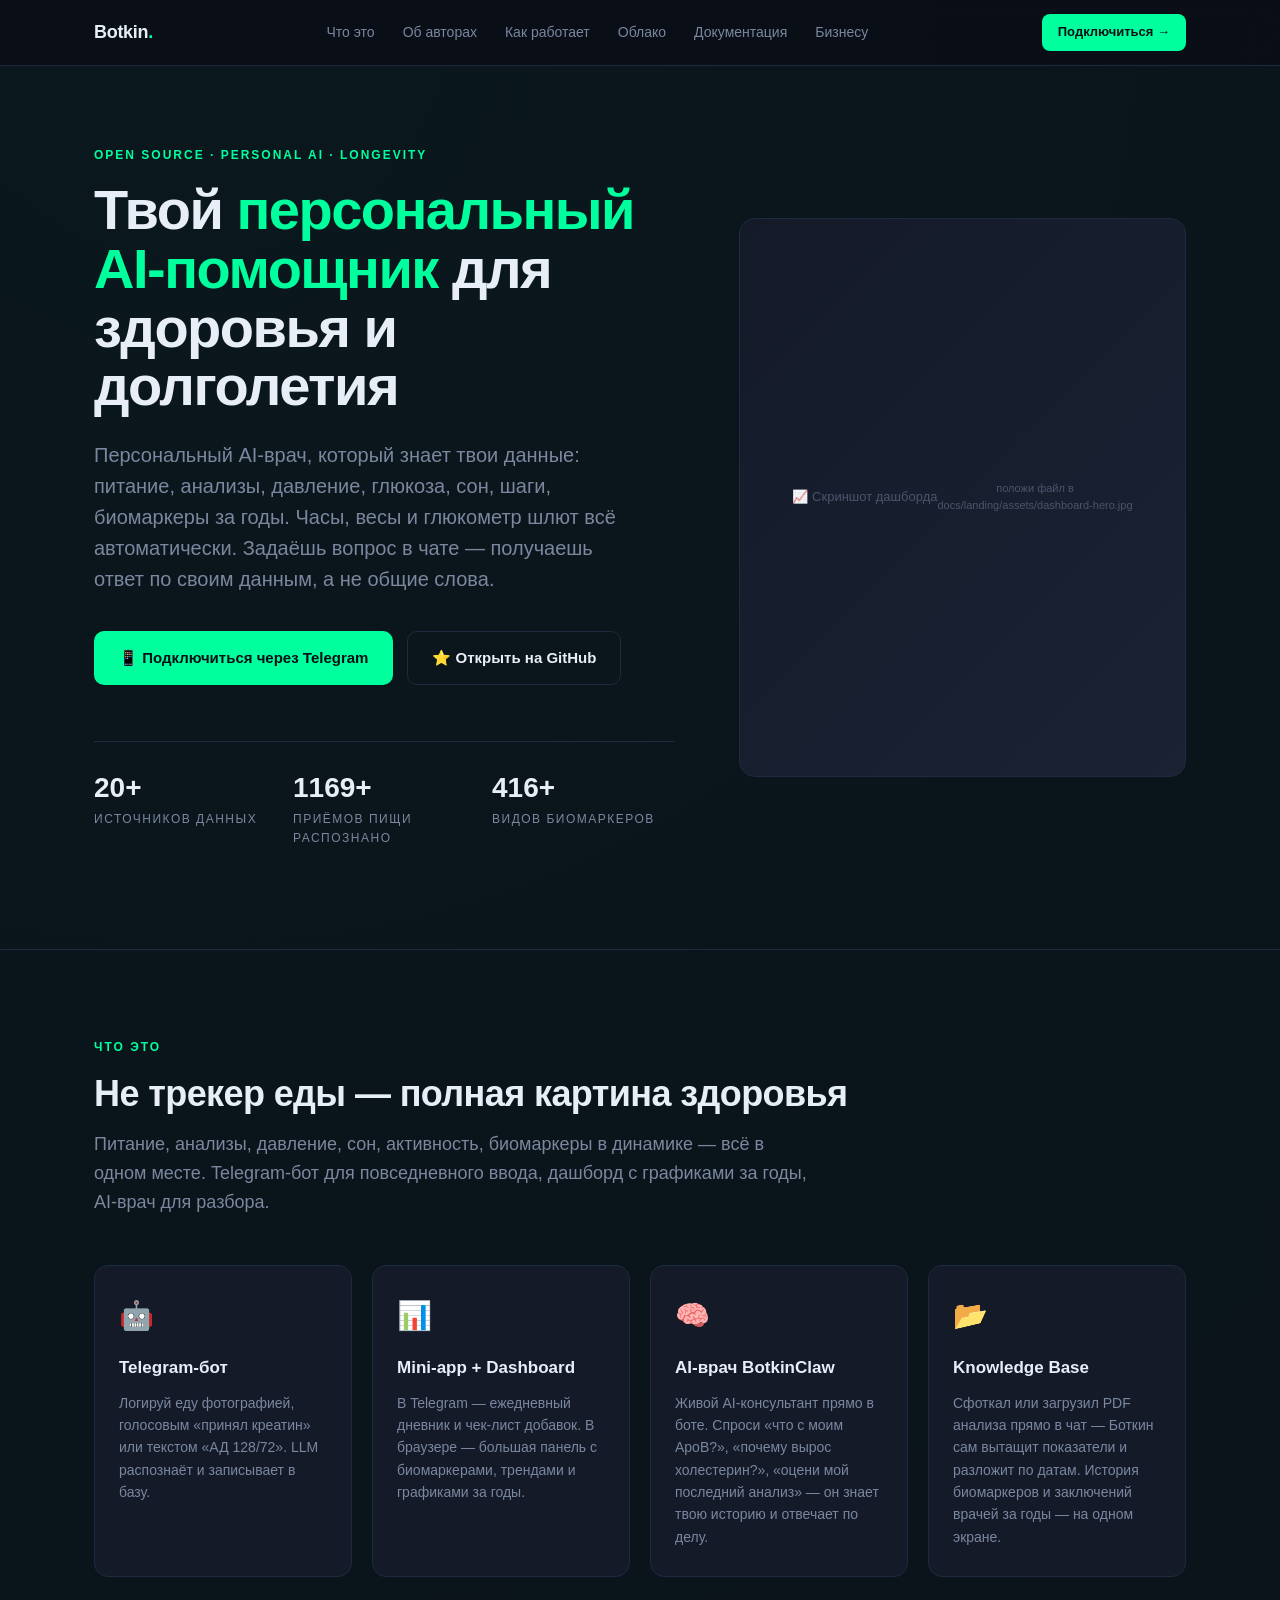
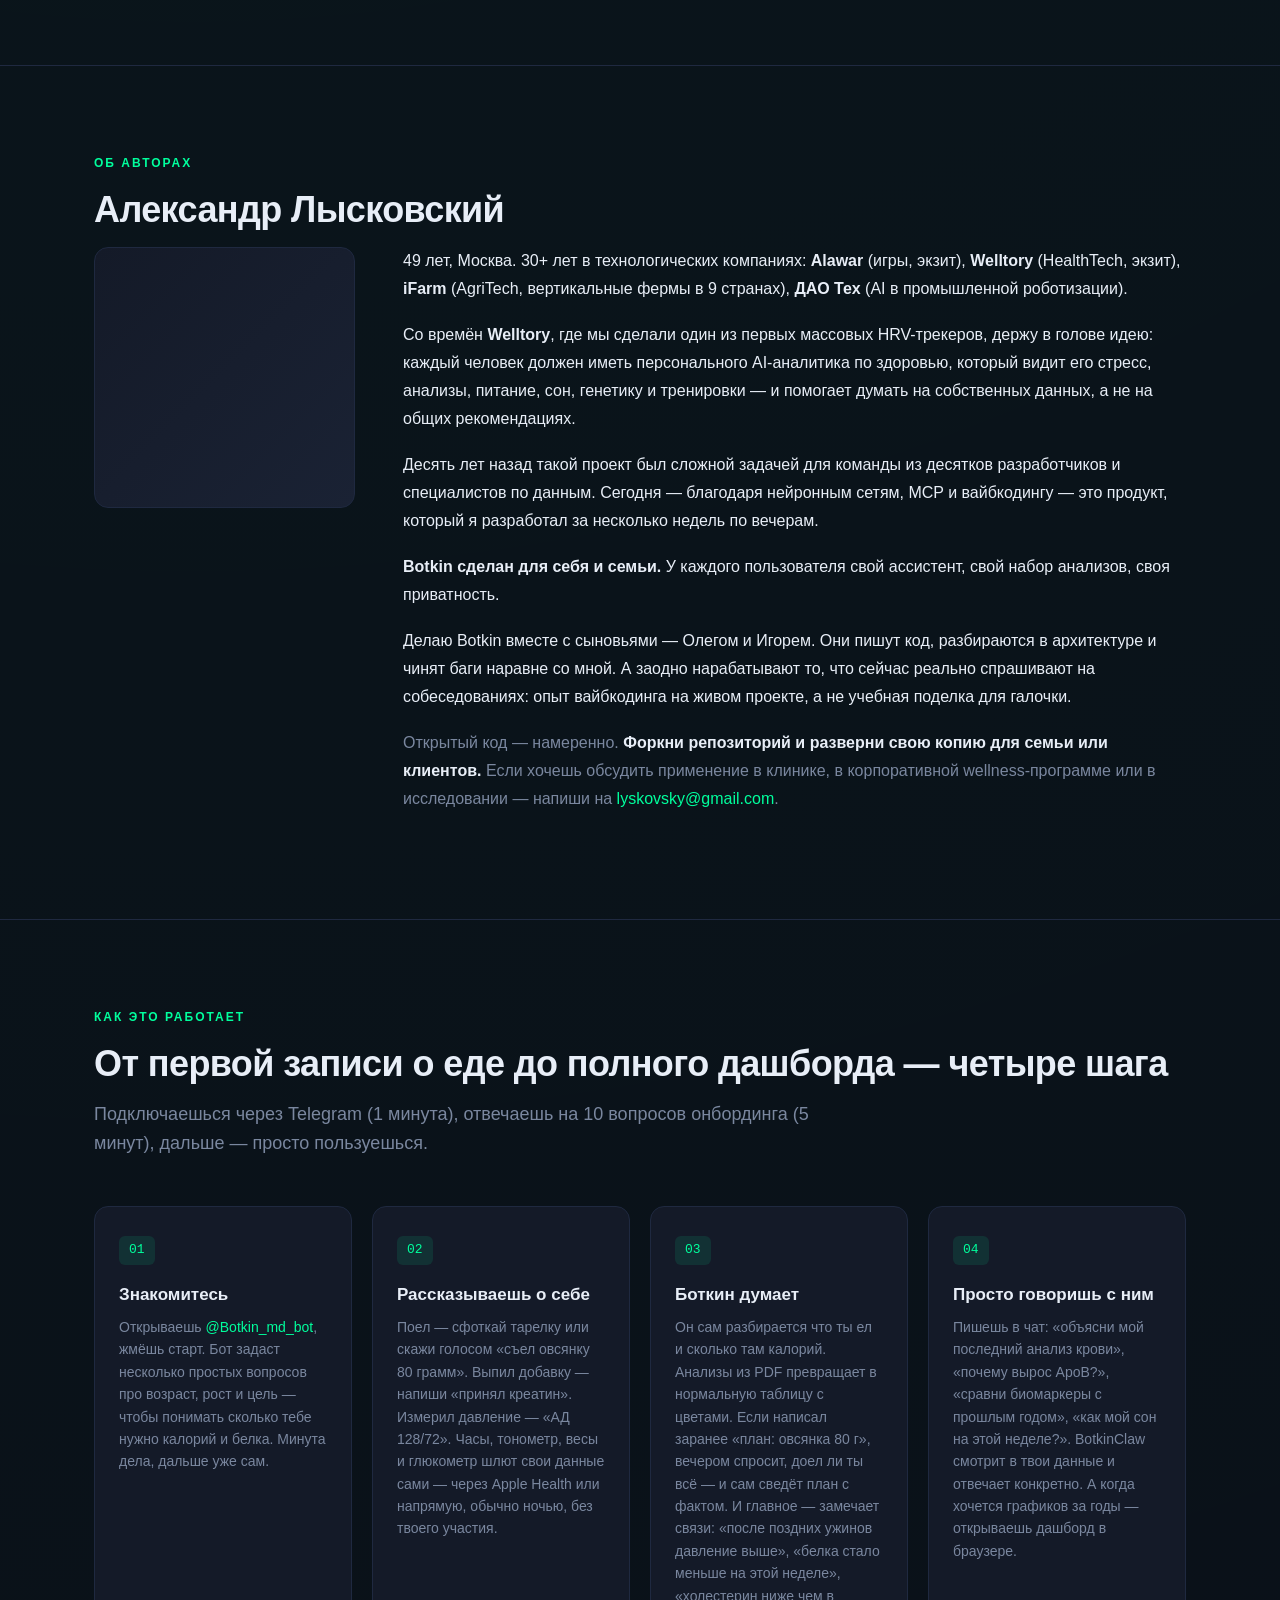
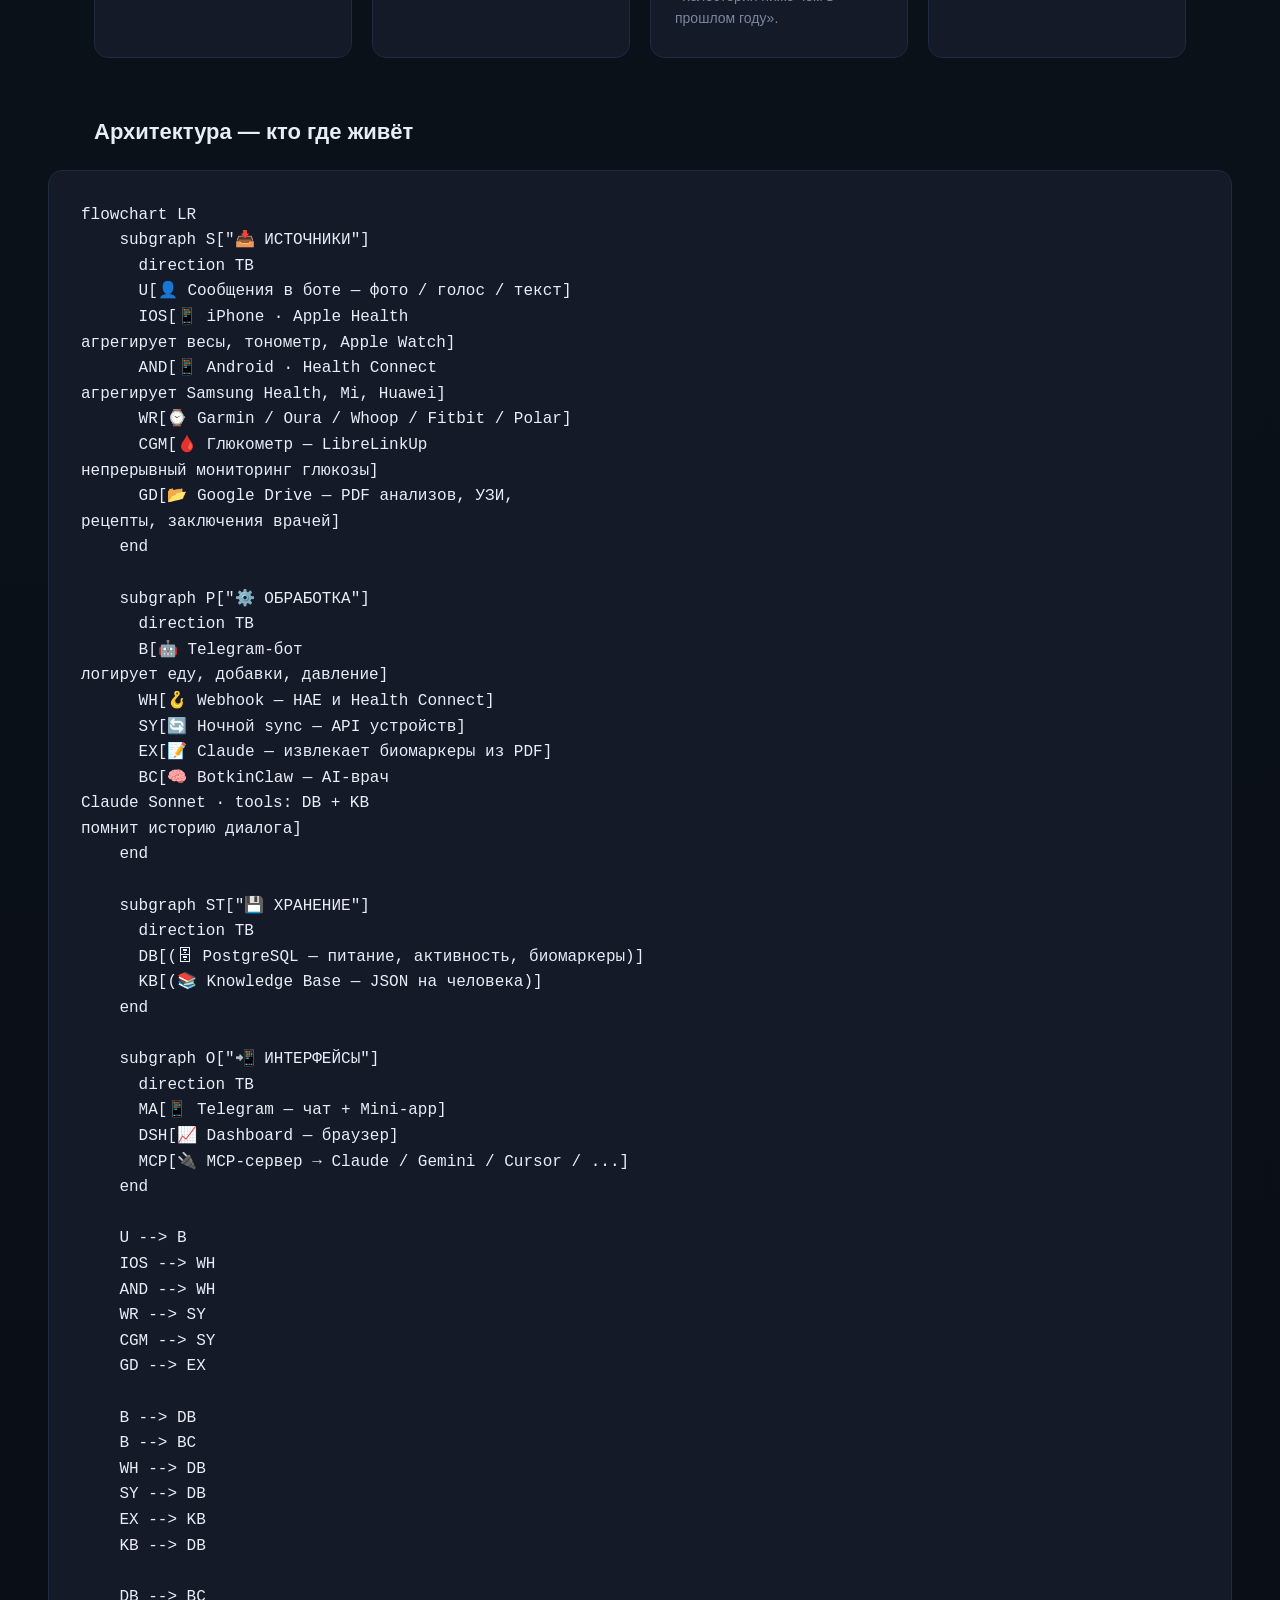
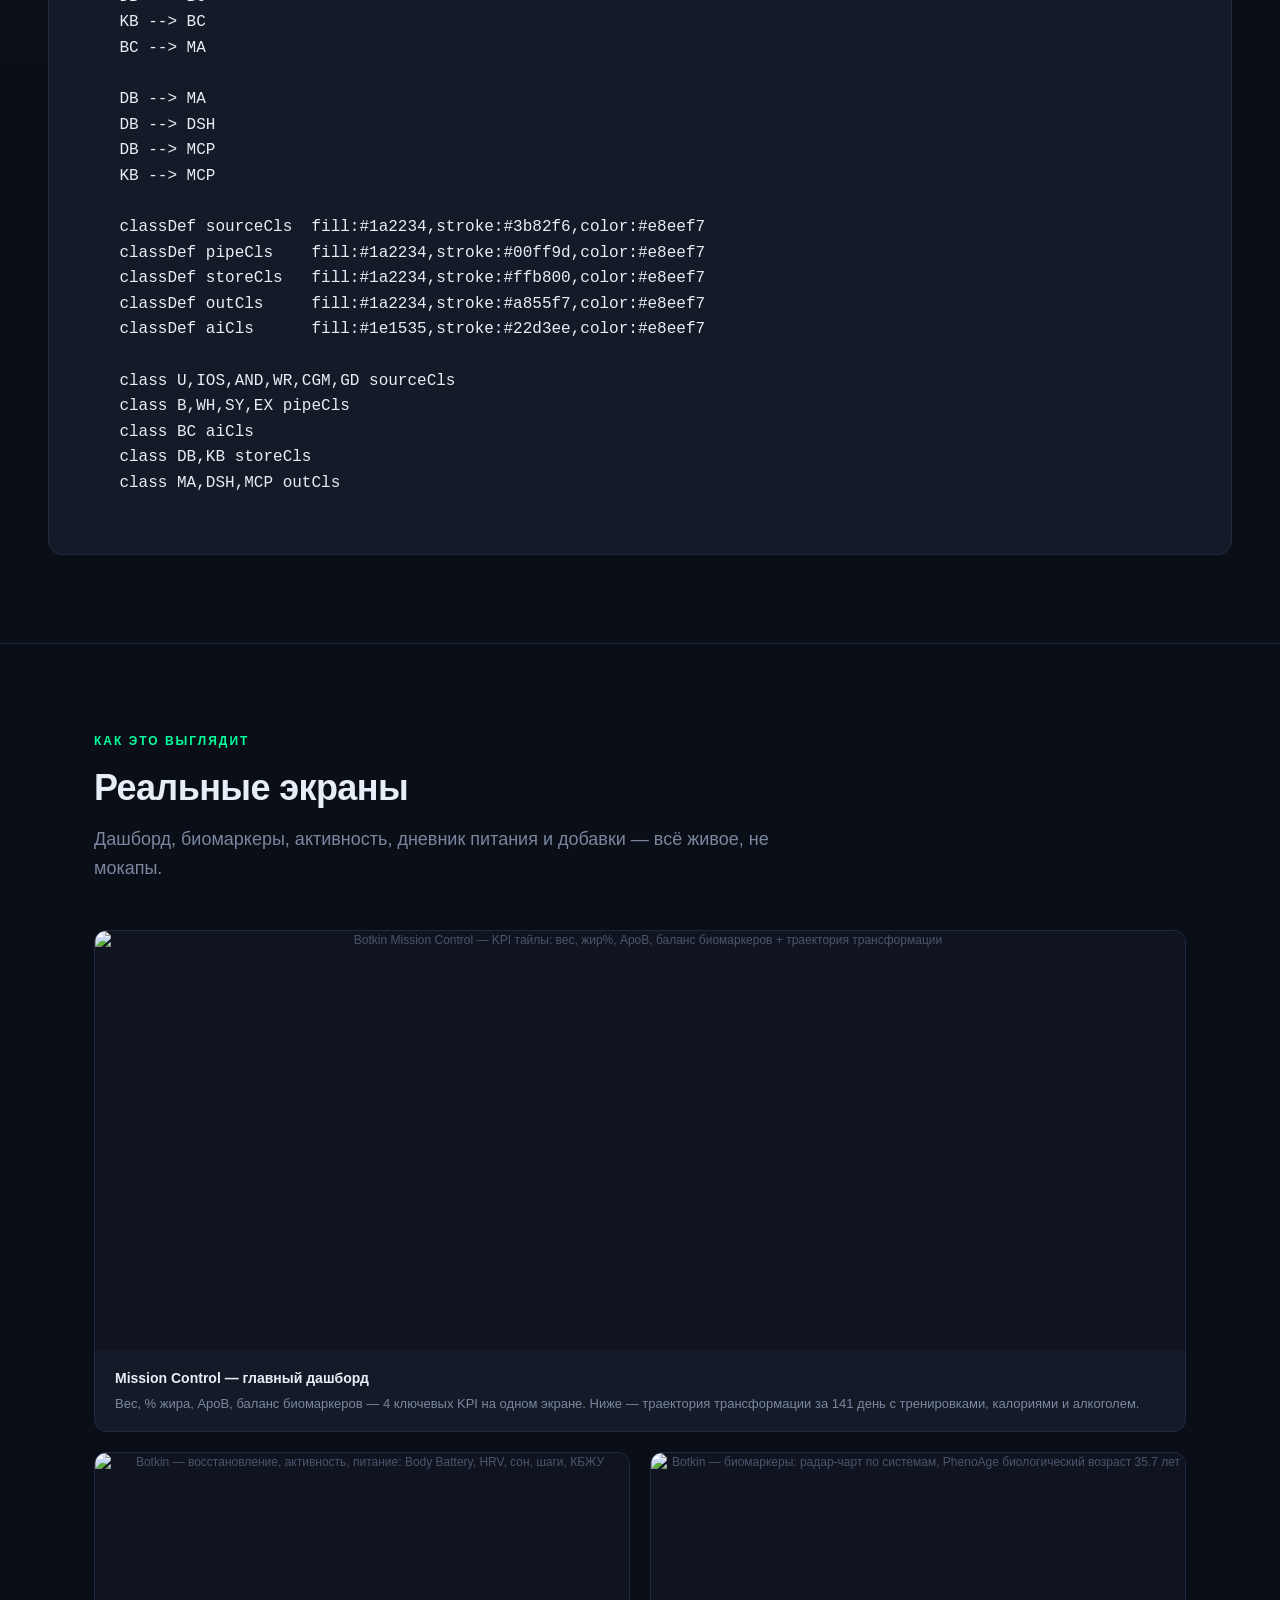
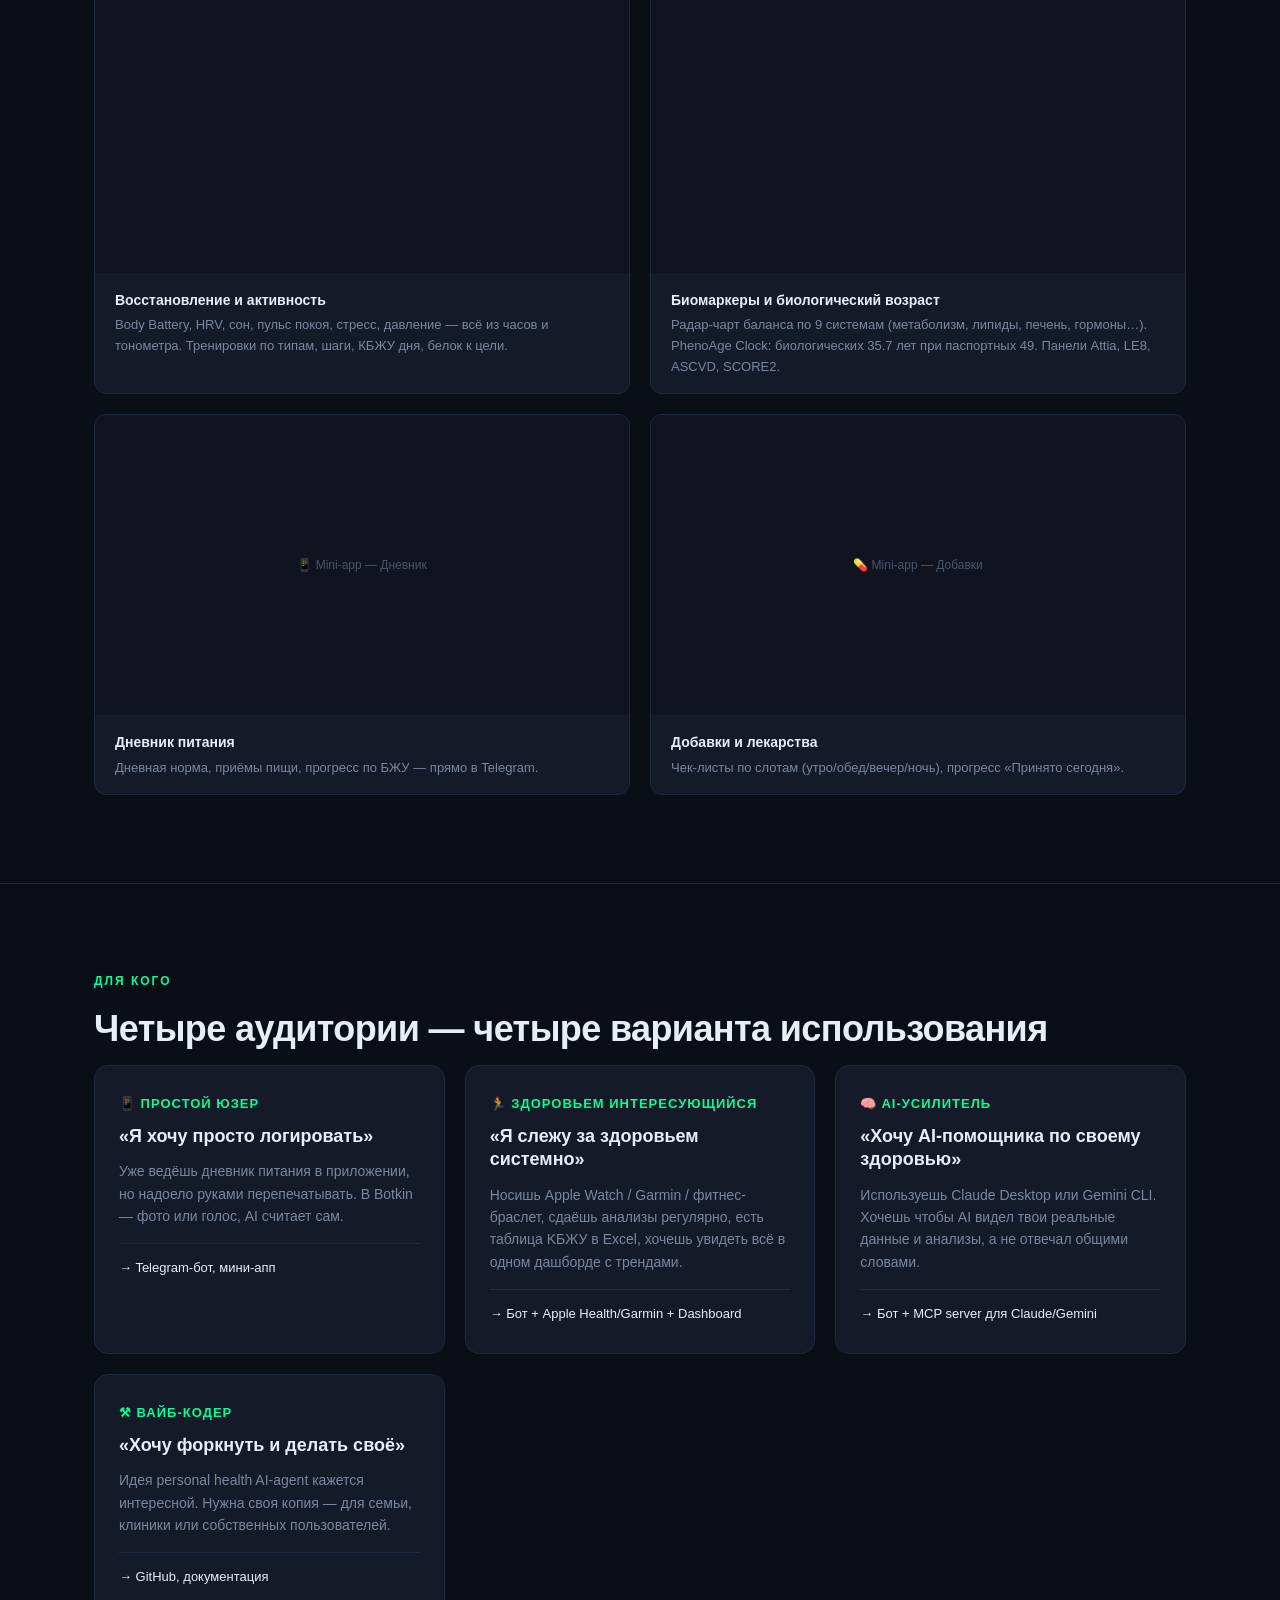
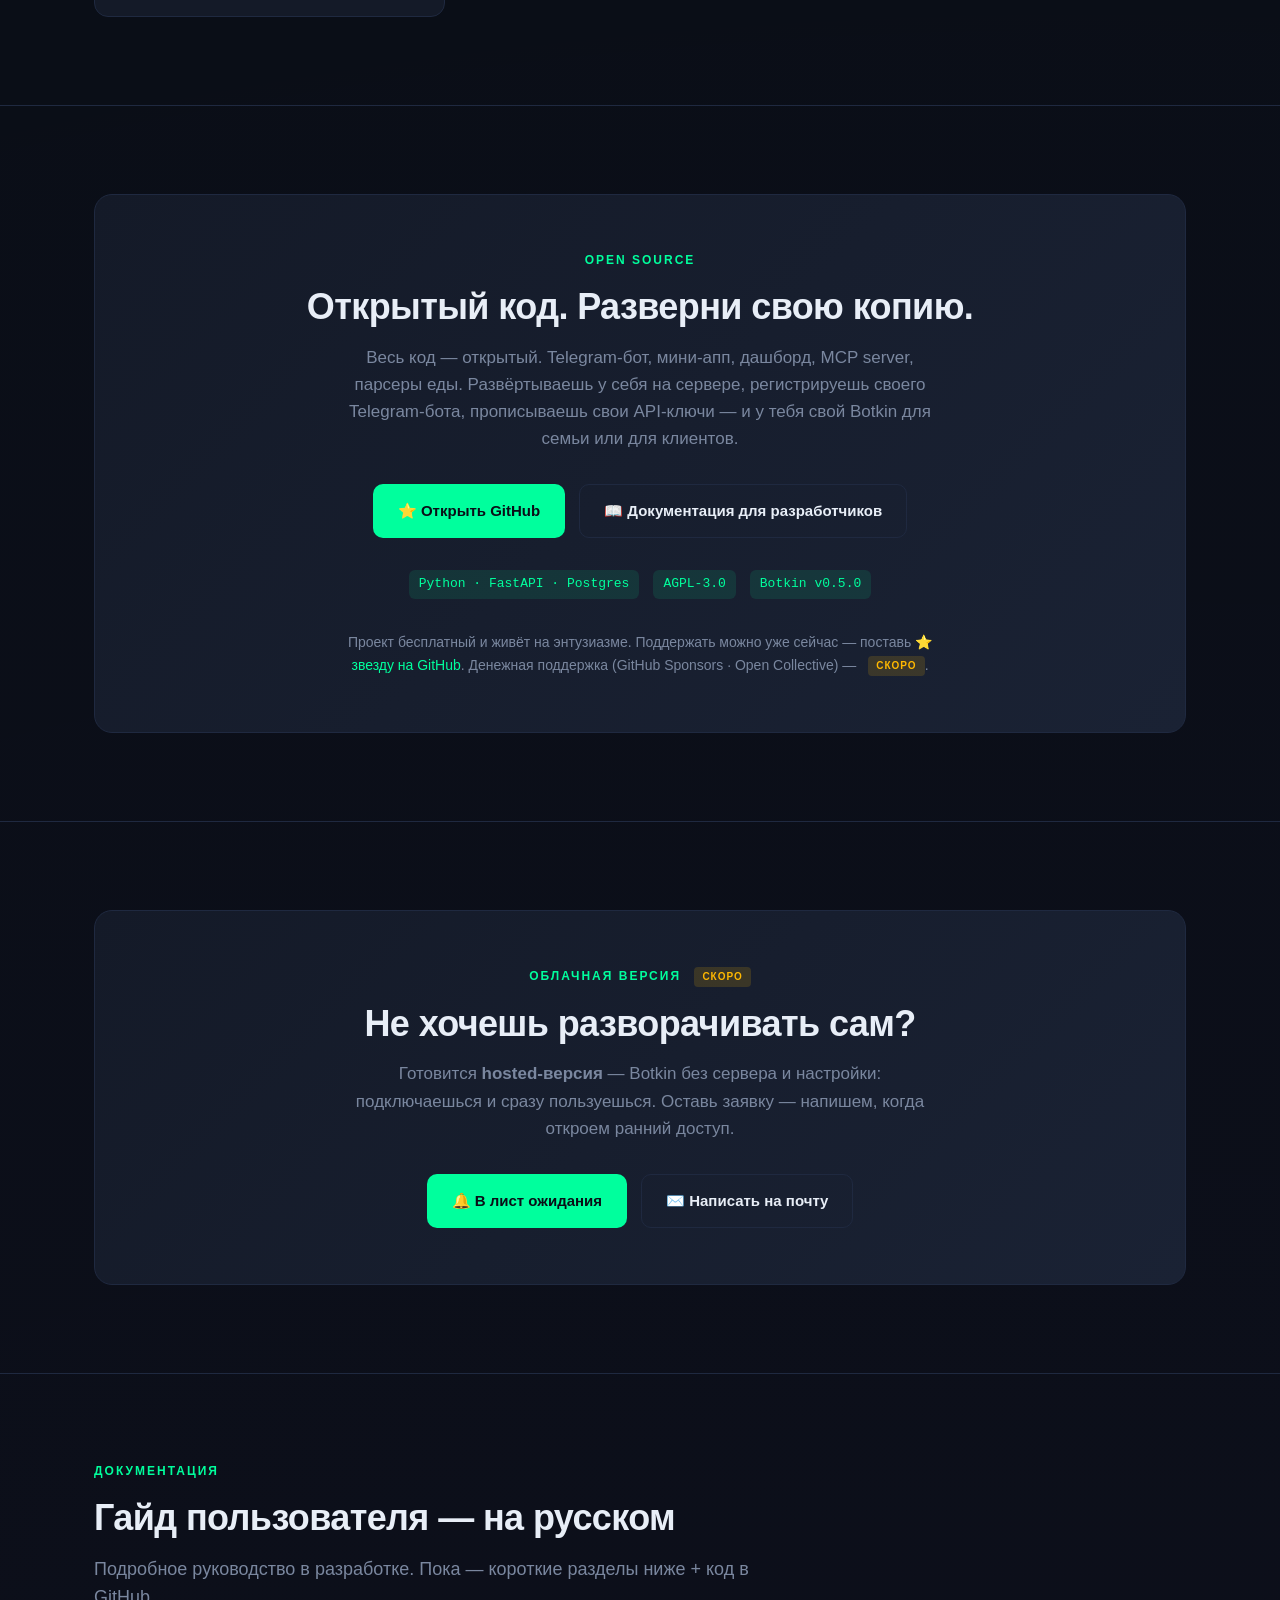
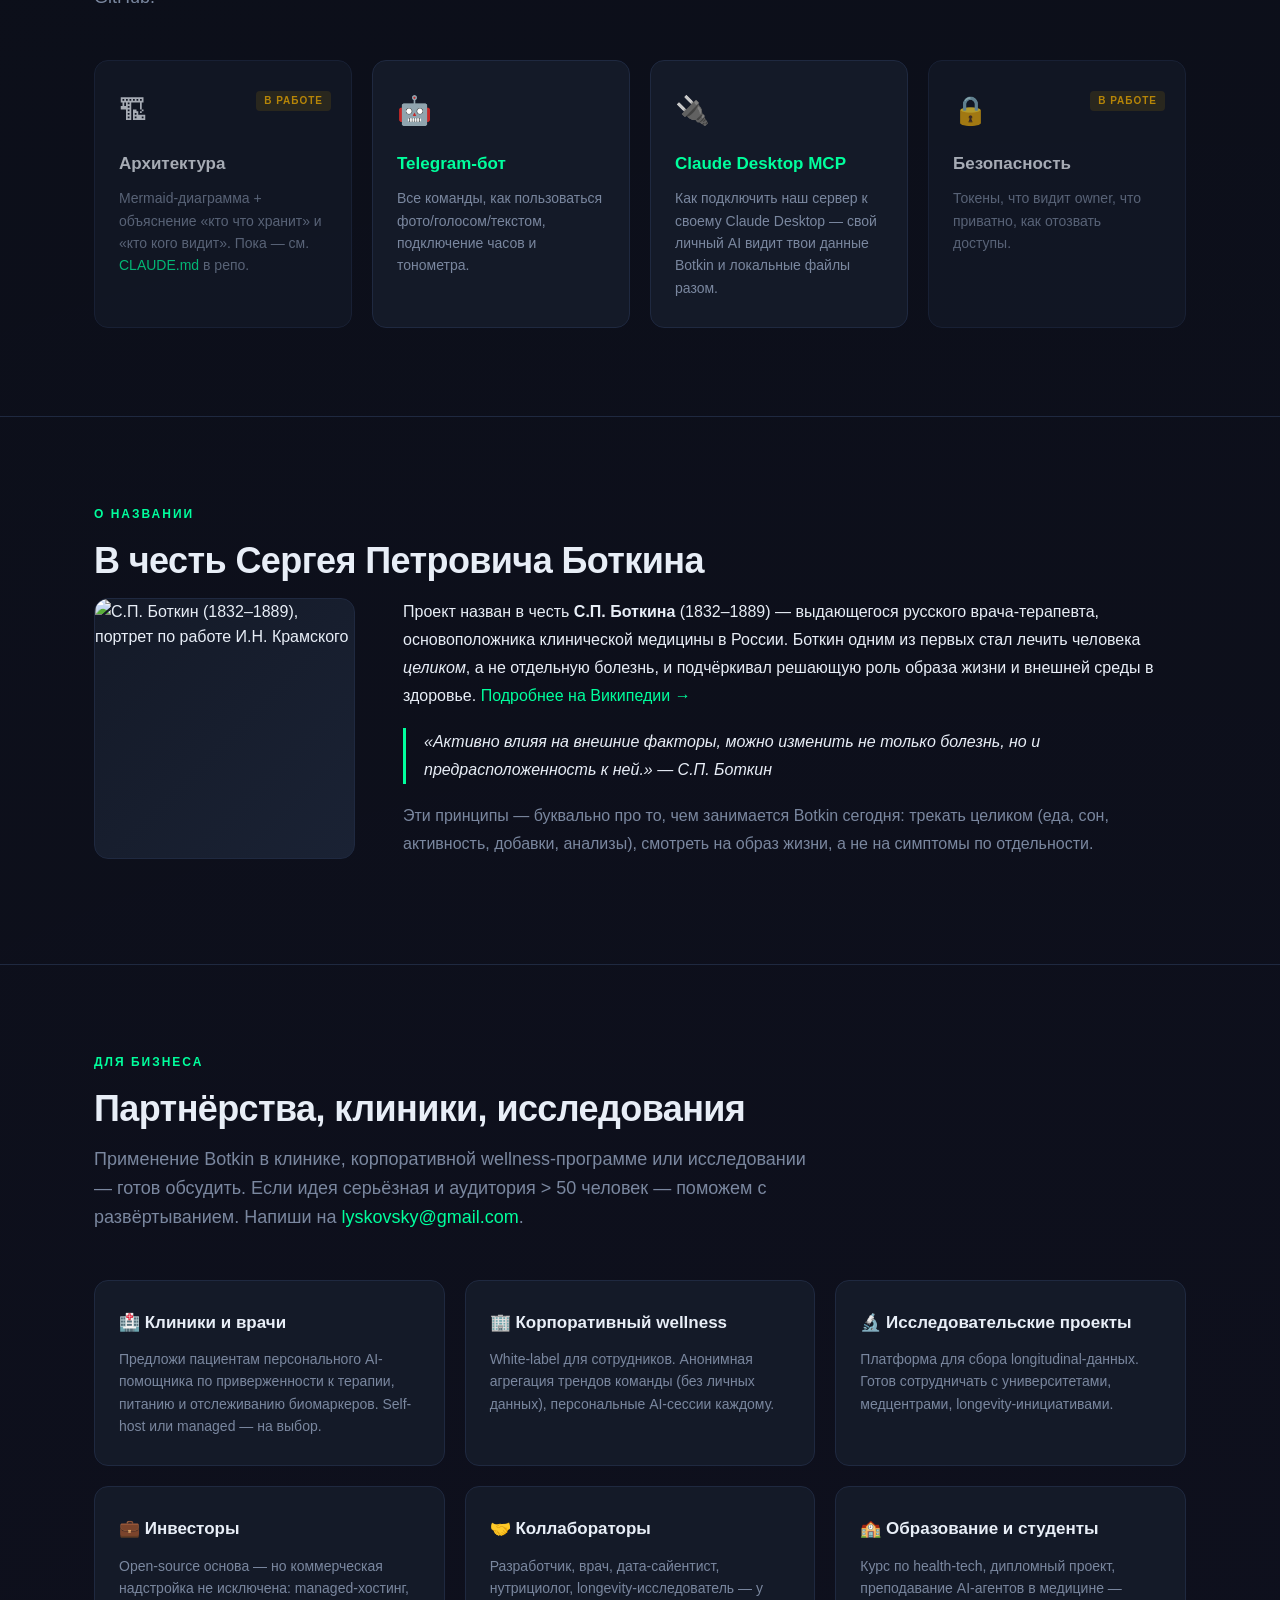
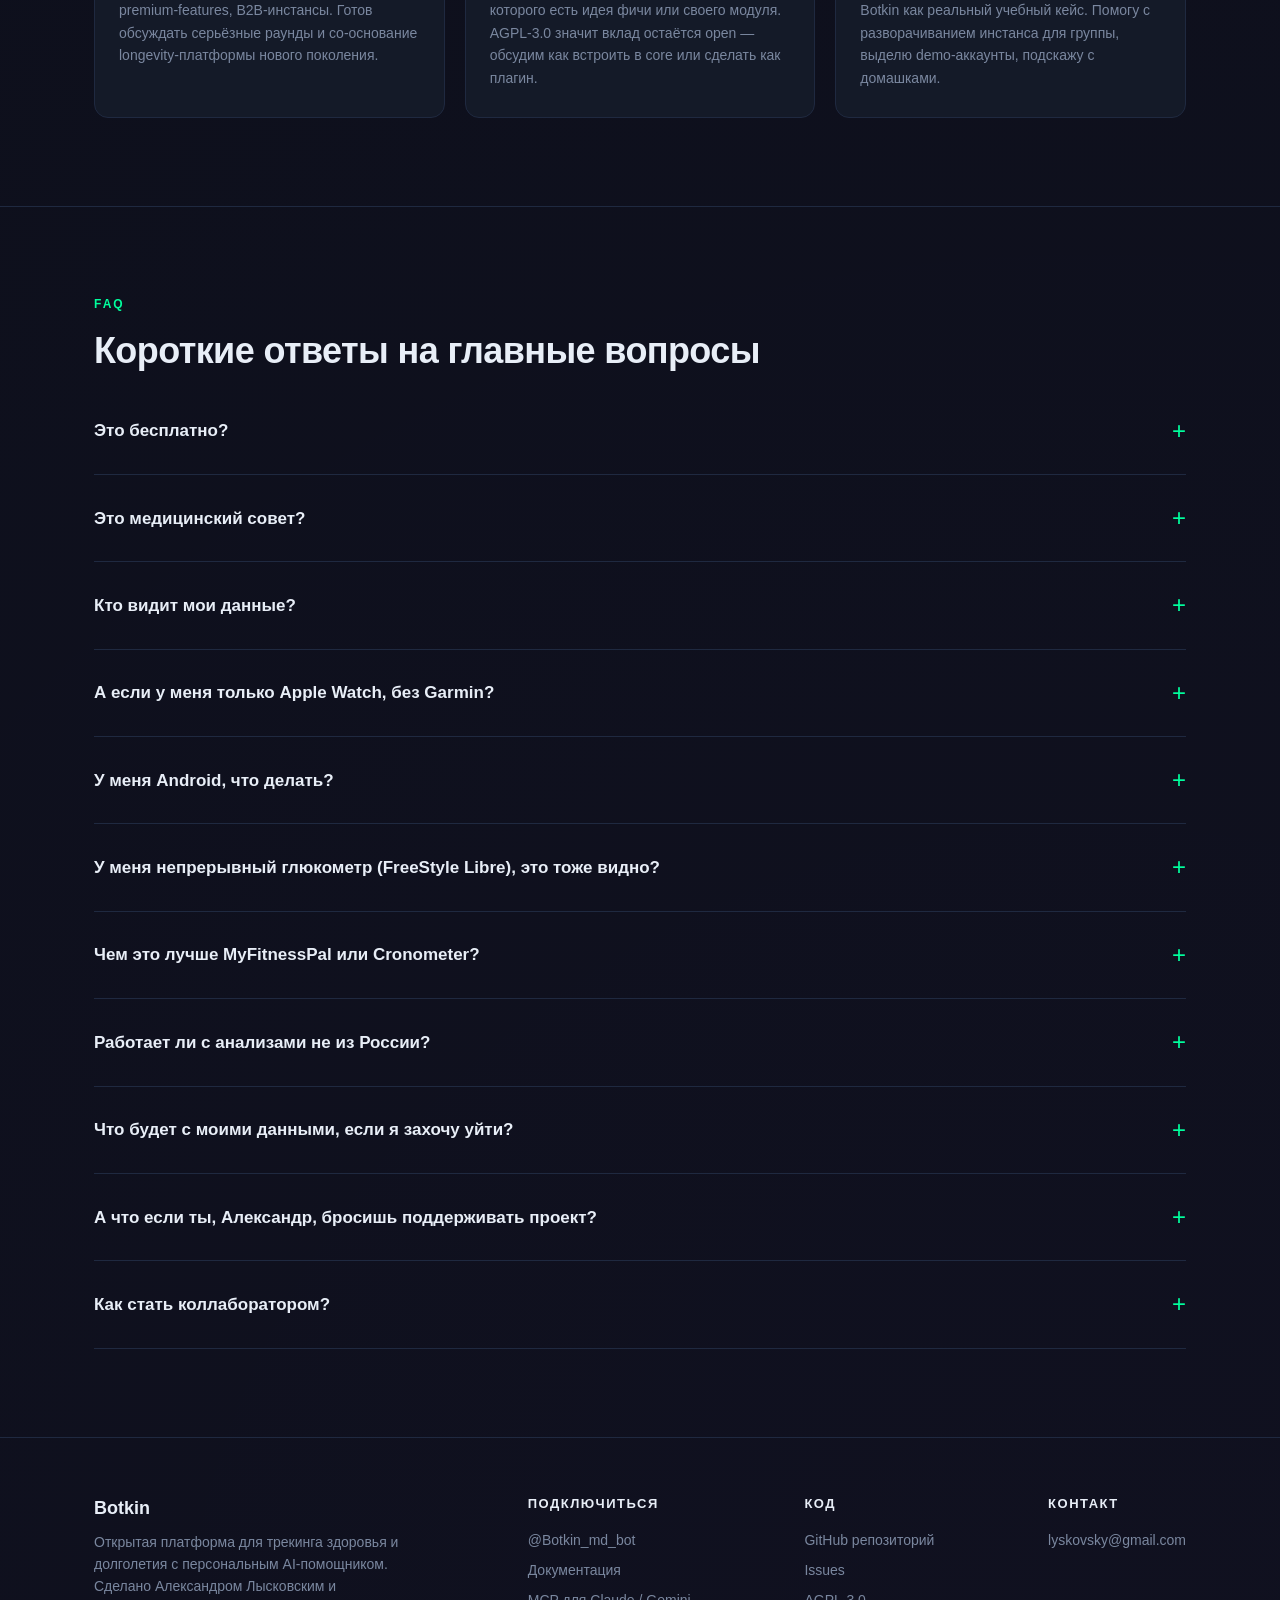
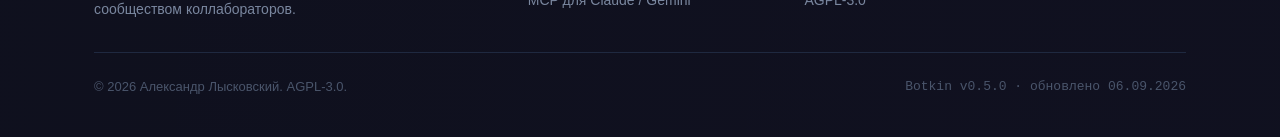
==== commit e3fe9a99: "docs: актуализация лендинга, гайдов и ai_context под текущие фичи Лендинг (botkin.health): CGM/Libre" ====
--- a/docs/landing/index.html
+++ b/docs/landing/index.html
@@ -360,7 +360,7 @@
     <a href="#" class="brand">Botkin<span class="dot">.</span></a>
     <div class="links">
       <a href="#what">Что это</a>
-      <a href="#story">Про автора</a>
+      <a href="#story">Об авторах</a>
       <a href="#how">Как работает</a>
       <a href="#cloud">Облако</a>
       <a href="#docs">Документация</a>
@@ -448,7 +448,7 @@
     <div class="feature">
       <div class="icon">📂</div>
       <h3>Knowledge Base</h3>
-      <p>PDF анализов и заключения врачей структурируются в JSON. История биомаркеров за годы — на одном экране.</p>
+      <p>Сфоткал или загрузил PDF анализа прямо в чат — Боткин сам вытащит показатели и разложит по датам. История биомаркеров и заключений врачей за годы — на одном экране.</p>
     </div>
   </div>
 </div>
@@ -457,7 +457,7 @@
 <!-- ═══════════ PERSONAL STORY ═══════════ -->
 <section id="story" class="story">
 <div class="container">
-  <div class="eyebrow">Об авторе</div>
+  <div class="eyebrow">Об авторах</div>
   <h2>Александр Лысковский</h2>
 
   <div class="row">
@@ -489,6 +489,13 @@
         У каждого пользователя свой ассистент, свой набор анализов, своя приватность.
       </p>
 
+      <p>
+        Делаю Botkin вместе с сыновьями — Олегом и Игорем. Они пишут код, разбираются
+        в архитектуре и чинят баги наравне со мной. А заодно нарабатывают то, что сейчас
+        реально спрашивают на собеседованиях: опыт вайбкодинга на живом проекте, а не
+        учебная поделка для галочки.
+      </p>
+
       <p class="muted">
         Открытый код — намеренно. <strong>Форкни репозиторий и разверни свою копию для семьи или клиентов.</strong>
         Если хочешь обсудить применение в клинике, в корпоративной wellness-программе или в исследовании — напиши на <a href="mailto:lyskovsky@gmail.com">lyskovsky@gmail.com</a>.
@@ -517,12 +524,12 @@
     <div class="step">
       <span class="num">02</span>
       <h3>Рассказываешь о себе</h3>
-      <p>Поел — сфоткай тарелку или скажи голосом «съел овсянку 80 грамм». Выпил добавку — напиши «принял креатин». Измерил давление — «АД 128/72». Часы, тонометр и весы шлют свои данные сами через Apple Health — обычно ночью, без участия с твоей стороны.</p>
+      <p>Поел — сфоткай тарелку или скажи голосом «съел овсянку 80 грамм». Выпил добавку — напиши «принял креатин». Измерил давление — «АД 128/72». Часы, тонометр, весы и глюкометр шлют свои данные сами — через Apple Health или напрямую, обычно ночью, без твоего участия.</p>
     </div>
     <div class="step">
       <span class="num">03</span>
       <h3>Боткин думает</h3>
-      <p>Он сам разбирается что ты ел и сколько там калорий. Анализы из PDF превращает в нормальную таблицу с цветами. И главное — замечает связи: «после поздних ужинов давление выше», «белка стало меньше на этой неделе», «холестерин ниже чем в прошлом году».</p>
+      <p>Он сам разбирается что ты ел и сколько там калорий. Анализы из PDF превращает в нормальную таблицу с цветами. Если написал заранее «план: овсянка 80 г», вечером спросит, доел ли ты всё — и сам сведёт план с фактом. И главное — замечает связи: «после поздних ужинов давление выше», «белка стало меньше на этой неделе», «холестерин ниже чем в прошлом году».</p>
     </div>
     <div class="step">
       <span class="num">04</span>
@@ -540,8 +547,9 @@
       direction TB
       U[👤 Сообщения в боте — фото / голос / текст]
       IOS[📱 iPhone · Apple Health<br>агрегирует весы, тонометр, Apple Watch]
-      AND[📱 Android · Health Connect — скоро<br>агрегирует Samsung Health, Mi, Huawei]
+      AND[📱 Android · Health Connect<br>агрегирует Samsung Health, Mi, Huawei]
       WR[⌚ Garmin / Oura / Whoop / Fitbit / Polar]
+      CGM[🩸 Глюкометр — LibreLinkUp<br>непрерывный мониторинг глюкозы]
       GD[📂 Google Drive — PDF анализов, УЗИ,<br>рецепты, заключения врачей]
     end
 
@@ -569,8 +577,9 @@
 
     U --> B
     IOS --> WH
-    AND -.-> WH
+    AND --> WH
     WR --> SY
+    CGM --> SY
     GD --> EX
 
     B --> DB
@@ -594,10 +603,8 @@
     classDef storeCls   fill:#1a2234,stroke:#ffb800,color:#e8eef7
     classDef outCls     fill:#1a2234,stroke:#a855f7,color:#e8eef7
     classDef aiCls      fill:#1e1535,stroke:#22d3ee,color:#e8eef7
-    classDef plannedCls fill:#1a2234,stroke:#7a879f,stroke-dasharray:5 5,color:#7a879f
-
-    class U,IOS,WR,GD sourceCls
-    class AND plannedCls
+
+    class U,IOS,AND,WR,CGM,GD sourceCls
     class B,WH,SY,EX pipeCls
     class BC aiCls
     class DB,KB storeCls
@@ -724,7 +731,7 @@
     <div class="meta">
       <span class="pill">Python · FastAPI · Postgres</span>
       <span class="pill">AGPL-3.0</span>
-      <span class="pill">Botkin v0.6.1</span>
+      <span class="pill">Botkin v0.5.0</span>
     </div>
     <p style="margin-top:32px; margin-bottom:0; font-size:14px;">
       Проект бесплатный и живёт на энтузиазме. Поддержать можно уже сейчас — поставь
@@ -772,12 +779,11 @@
       <h3>Telegram-бот</h3>
       <p>Все команды, как пользоваться фото/голосом/текстом, подключение часов и тонометра.</p>
     </a>
-    <div class="feature" style="opacity:.7">
+    <a href="mcp_guide.html" class="feature">
       <div class="icon">🔌</div>
-      <span class="soon">в работе</span>
       <h3>Claude Desktop MCP</h3>
-      <p>Как подключить наш сервер к своему Claude или Gemini.</p>
-    </div>
+      <p>Как подключить наш сервер к своему Claude Desktop — свой личный AI видит твои данные Botkin и локальные файлы разом.</p>
+    </a>
     <div class="feature" style="opacity:.7">
       <div class="icon">🔒</div>
       <span class="soon">в работе</span>
@@ -864,7 +870,7 @@
 
   <details class="faq-item">
     <summary>Это бесплатно?</summary>
-    <p>Сам сервис — да. Реальные затраты сейчас: сервер ~€5/мес (Hetzner CX22), LLM API <span id="cost-llm">~$2/мес</span> (9 активных юзеров). Дёшево потому что prompt caching экономит 90% input-токенов. Если будет 50+ пользователей и LLM-расходы вырастут — попросим юзеров подключить свой API-ключ от Anthropic/OpenAI (платишь сам напрямую провайдеру) или введём подписку. Сейчас open-source без коммерции (AGPL-3.0).</p>
+    <p>Сам сервис — да. Реальные затраты сейчас: сервер ~€5/мес (Hetzner CX22), LLM API <span id="cost-llm">~$2/мес</span> (<span id="active-users">9</span> активных юзеров). Дёшево потому что prompt caching экономит 90% input-токенов. Если пользователей станет намного больше и LLM-расходы вырастут — попросим юзеров подключить свой API-ключ от Anthropic/OpenAI (платишь сам напрямую провайдеру) или введём подписку. Сейчас open-source без коммерции (AGPL-3.0).</p>
   </details>
 
   <details class="faq-item">
@@ -874,7 +880,7 @@
 
   <details class="faq-item">
     <summary>Кто видит мои данные?</summary>
-    <p>Ты сам + AI-помощник в боте. Александр как owner — видит агрегированные метрики через админ-дашборд (например, последнюю активность). Подробнее — в <a href="docs/security">разделе «Безопасность»</a>. Приватные дневники можно хранить локально на своём компьютере или в личной папке Google Drive — сервер их не видит вообще.</p>
+    <p>Ты сам + AI-помощник в боте. Александр как owner — видит агрегированные метрики через админ-дашборд (например, последнюю активность), не содержимое твоих записей. Приватные дневники можно хранить локально на своём компьютере или в личной папке Google Drive — сервер их не видит вообще, а через <a href="mcp_guide.html">Botkin MCP</a> с ними может работать только твой личный Claude.</p>
   </details>
 
   <details class="faq-item">
@@ -884,7 +890,27 @@
 
   <details class="faq-item">
     <summary>У меня Android, что делать?</summary>
-    <p>Бот работает одинаково на iOS и Android — Telegram одинаков. На любой платформе уже сейчас: Garmin, весы Mi / Zepp, тонометр Omron, ручной ввод (фото / голос / текст). В ближайших обновлениях — интеграция с <strong>Google Health Connect</strong>, через который автоматически подтягиваются Samsung Health, Huawei Health, Mi Health и другие Android-приложения здоровья. Apple Health останется iOS-only (он есть только в iOS).</p>
+    <p>Бот работает одинаково на iOS и Android — Telegram одинаков. На любой платформе уже сейчас: Garmin, весы Mi / Zepp, тонометр Omron, ручной ввод (фото / голос / текст). А ещё — <strong>Google Health Connect</strong>: подключил один раз, и дальше автоматически подтягиваются Samsung Health, Huawei Health, Mi Health и другие Android-приложения здоровья. Apple Health остаётся iOS-only — он и в самой Apple есть только на iPhone.</p>
+  </details>
+
+  <details class="faq-item">
+    <summary>У меня непрерывный глюкометр (FreeStyle Libre), это тоже видно?</summary>
+    <p>Да. Через <strong>LibreLinkUp</strong> глюкоза подтягивается сама, без ручного ввода: время в целевом диапазоне за сутки и суточный график — прямо на дашборде. Подключается один раз в настройках профиля, а BotkinClaw в чате видит эти цифры наравне с остальными анализами — можно спросить его про свою глюкозу так же, как про любой другой биомаркер.</p>
+  </details>
+
+  <details class="faq-item">
+    <summary>Чем это лучше MyFitnessPal или Cronometer?</summary>
+    <p>Не лучше в смысле подсчёта калорий — это умеют многие. Разница в масштабе: там дневник еды, здесь одна база для еды, анализов, давления, сна и тренировок сразу — и свой AI-помощник, который видит всё это разом и сопоставляет, а не просто считает БЖУ. Плюс открытый код: ты не привязан к чужому сервису и можешь развернуть свою копию.</p>
+  </details>
+
+  <details class="faq-item">
+    <summary>Работает ли с анализами не из России?</summary>
+    <p>Да. Показатели вытаскивает LLM, а не шаблон под конкретную лабораторию — работает и с ИНВИТРО, Атлас, Гемотест, и с зарубежными бланками на английском или любом другом языке. Просто сфоткай бланк или пришли PDF.</p>
+  </details>
+
+  <details class="faq-item">
+    <summary>Что будет с моими данными, если я захочу уйти?</summary>
+    <p>Сейчас кнопки «удалить всё» в боте ещё нет — напиши <a href="mailto:lyskovsky@gmail.com">lyskovsky@gmail.com</a>, и Александр удалит твои записи из базы вручную. Самообслуживаемое удаление аккаунта в планах, но пока не сделано.</p>
   </details>
 
   <details class="faq-item">
@@ -910,8 +936,8 @@
     <div class="col">
       <h4>Подключиться</h4>
       <a href="https://t.me/Botkin_md_bot">@Botkin_md_bot</a>
-      <a href="docs/">Документация</a>
-      <a href="docs/mcp-claude-desktop">MCP для Claude / Gemini</a>
+      <a href="user_guide.html">Документация</a>
+      <a href="mcp_guide.html">MCP для Claude / Gemini</a>
     </div>
     <div class="col">
       <h4>Код</h4>
@@ -926,7 +952,7 @@
   </div>
   <div class="bottom">
     <span>© 2026 Александр Лысковский. AGPL-3.0.</span>
-    <span class="mono">Botkin v0.6.1 · обновлено 30.06.2026</span>
+    <span class="mono">Botkin v0.5.0 · обновлено 06.09.2026</span>
   </div>
 </div>
 </footer>
@@ -947,7 +973,11 @@
     }
     if (typeof data.llm_cost_this_month_usd === 'number') {
       const el = document.getElementById('cost-llm');
-      if (el) el.textContent = '~$' + data.llm_cost_this_month_usd.toFixed(2) + ' за май';
+      if (el) el.textContent = '~$' + data.llm_cost_this_month_usd.toFixed(2) + '/мес';
+    }
+    if (typeof data.active_users === 'number') {
+      const el = document.getElementById('active-users');
+      if (el) el.textContent = data.active_users;
     }
   })
   .catch(() => {/* fallback на статику */});
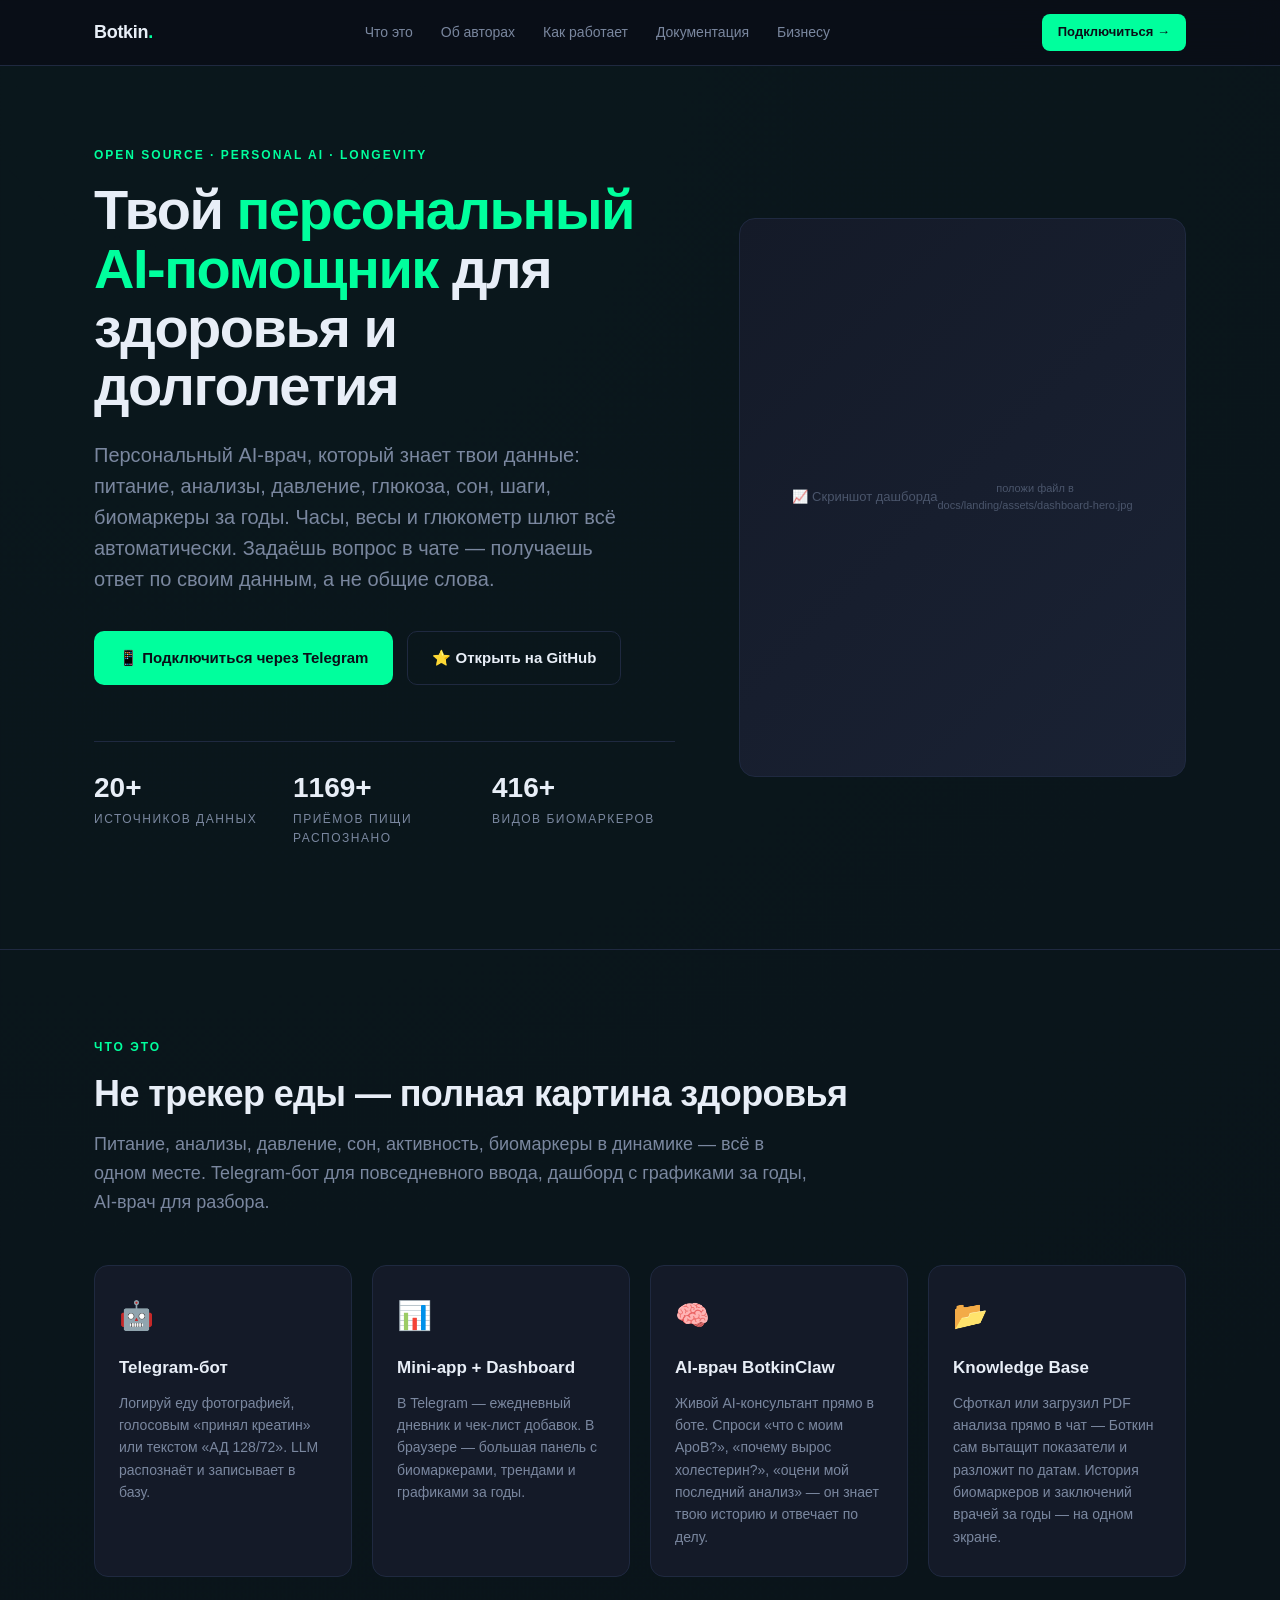
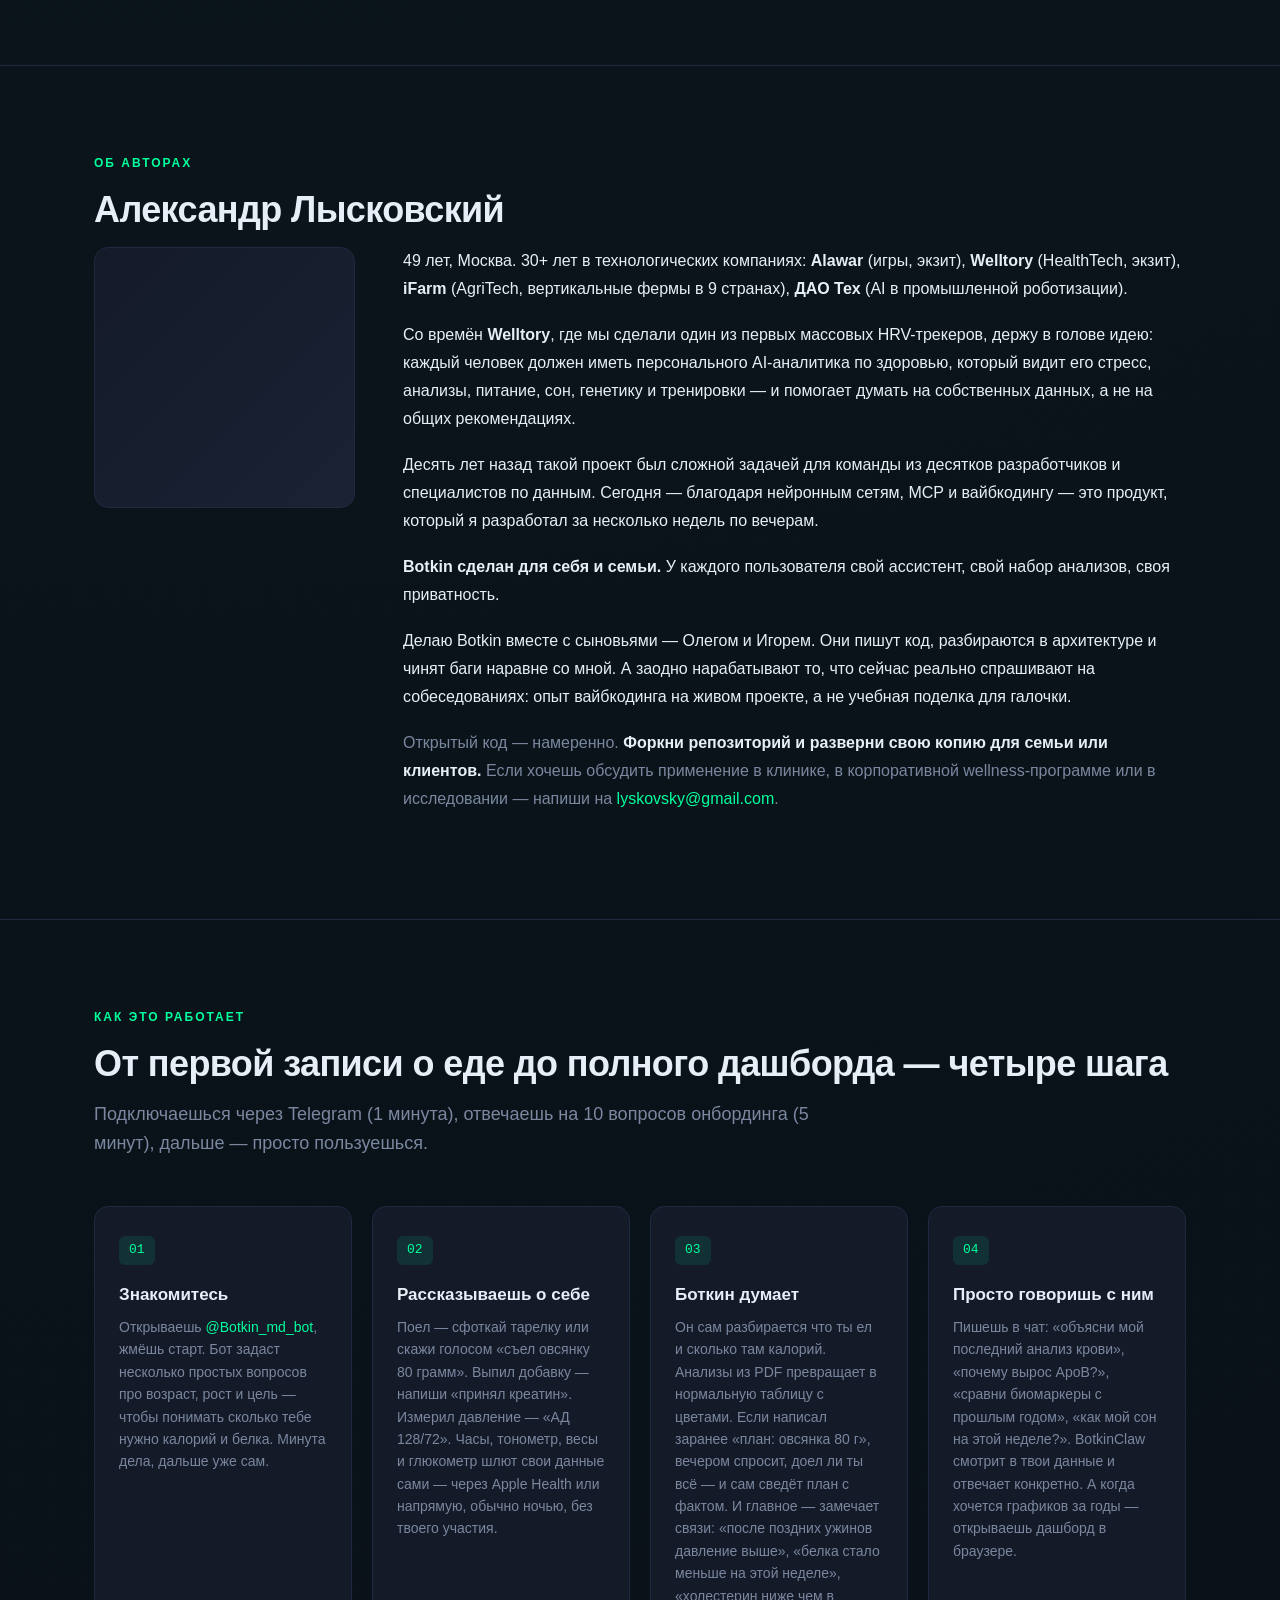
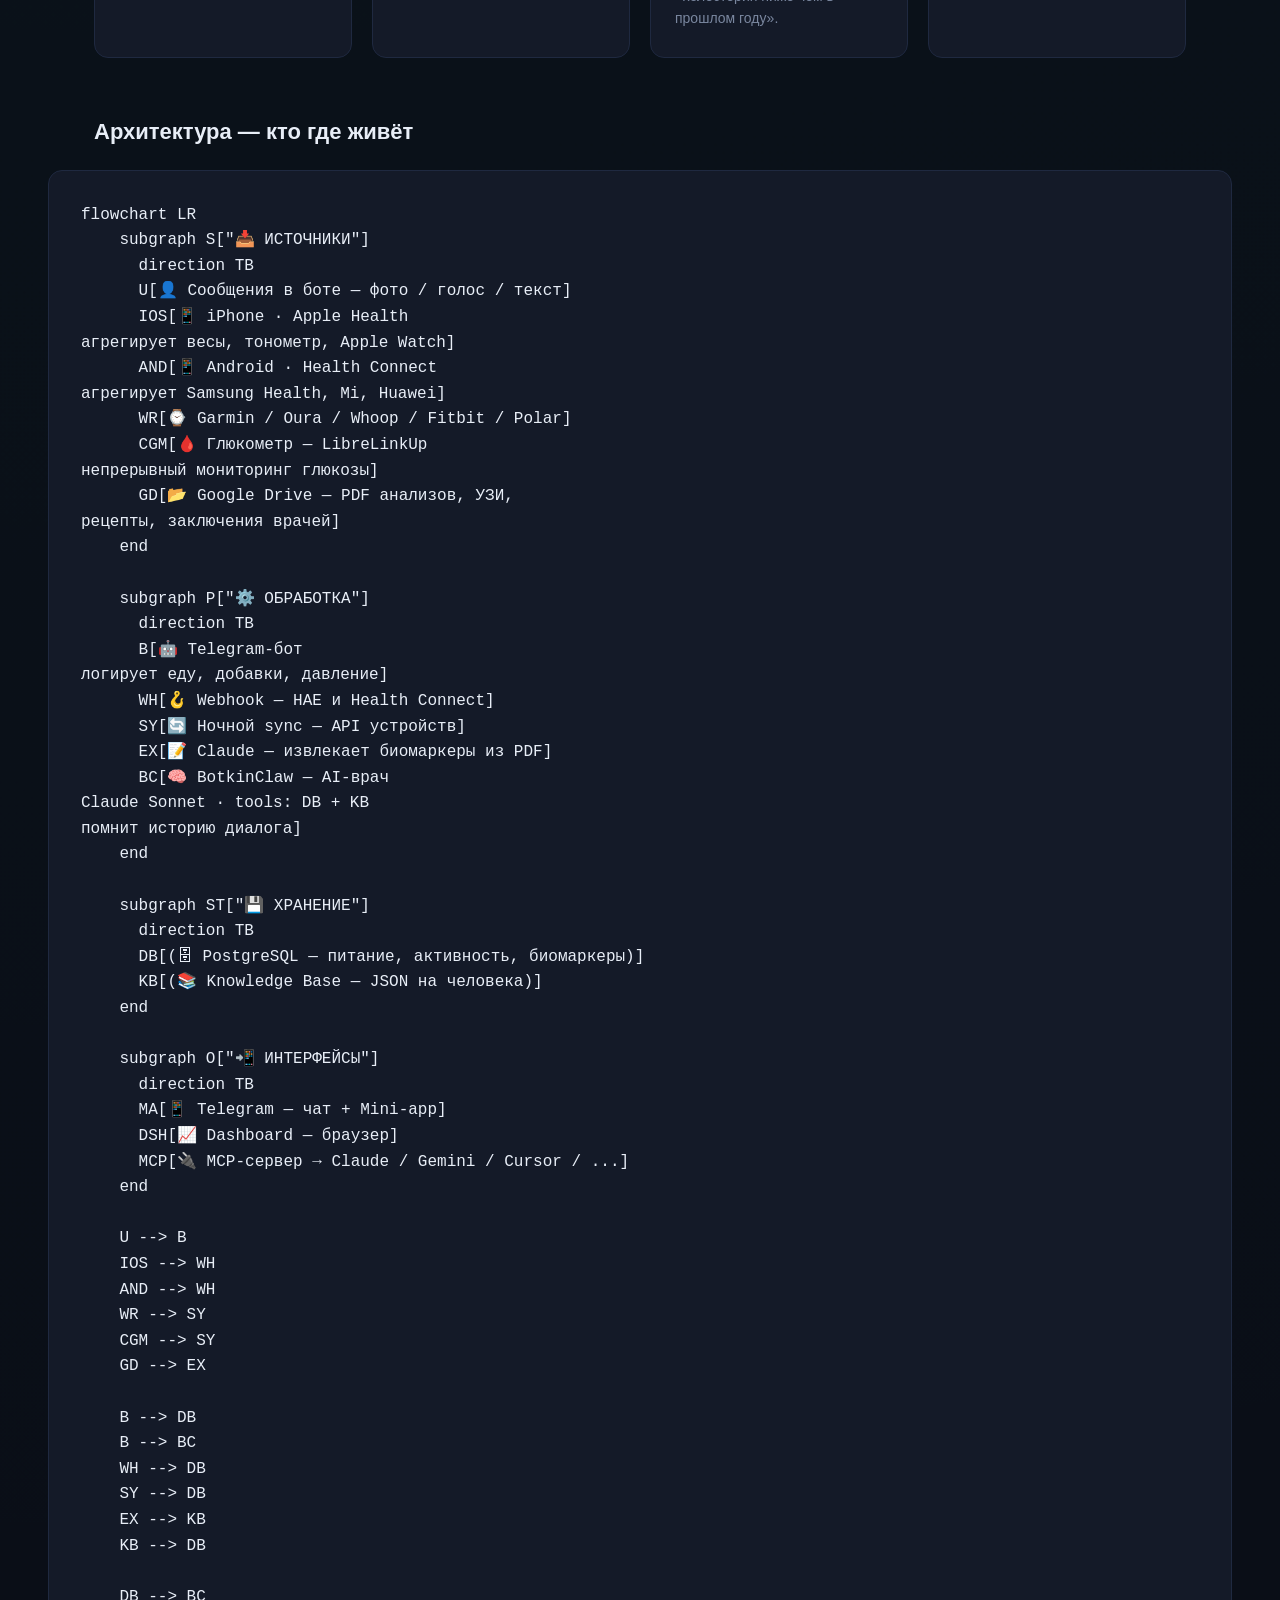
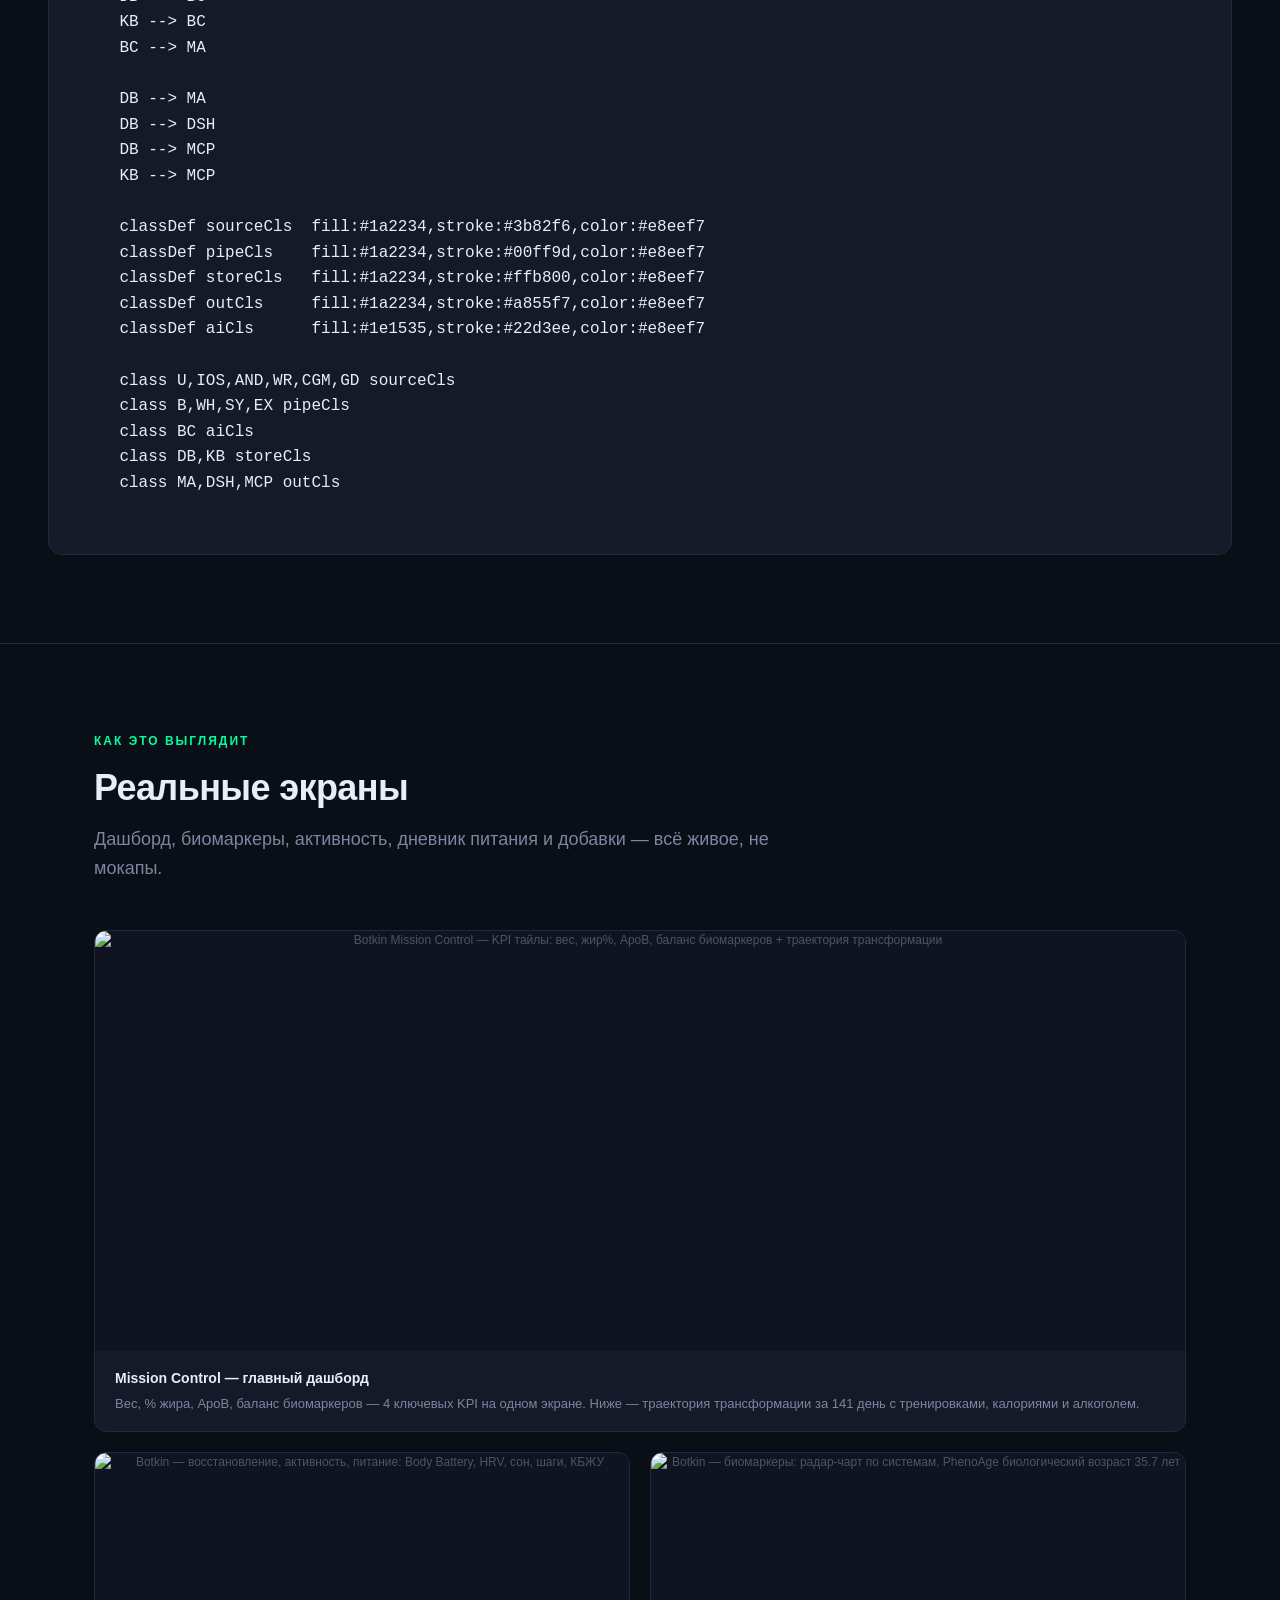
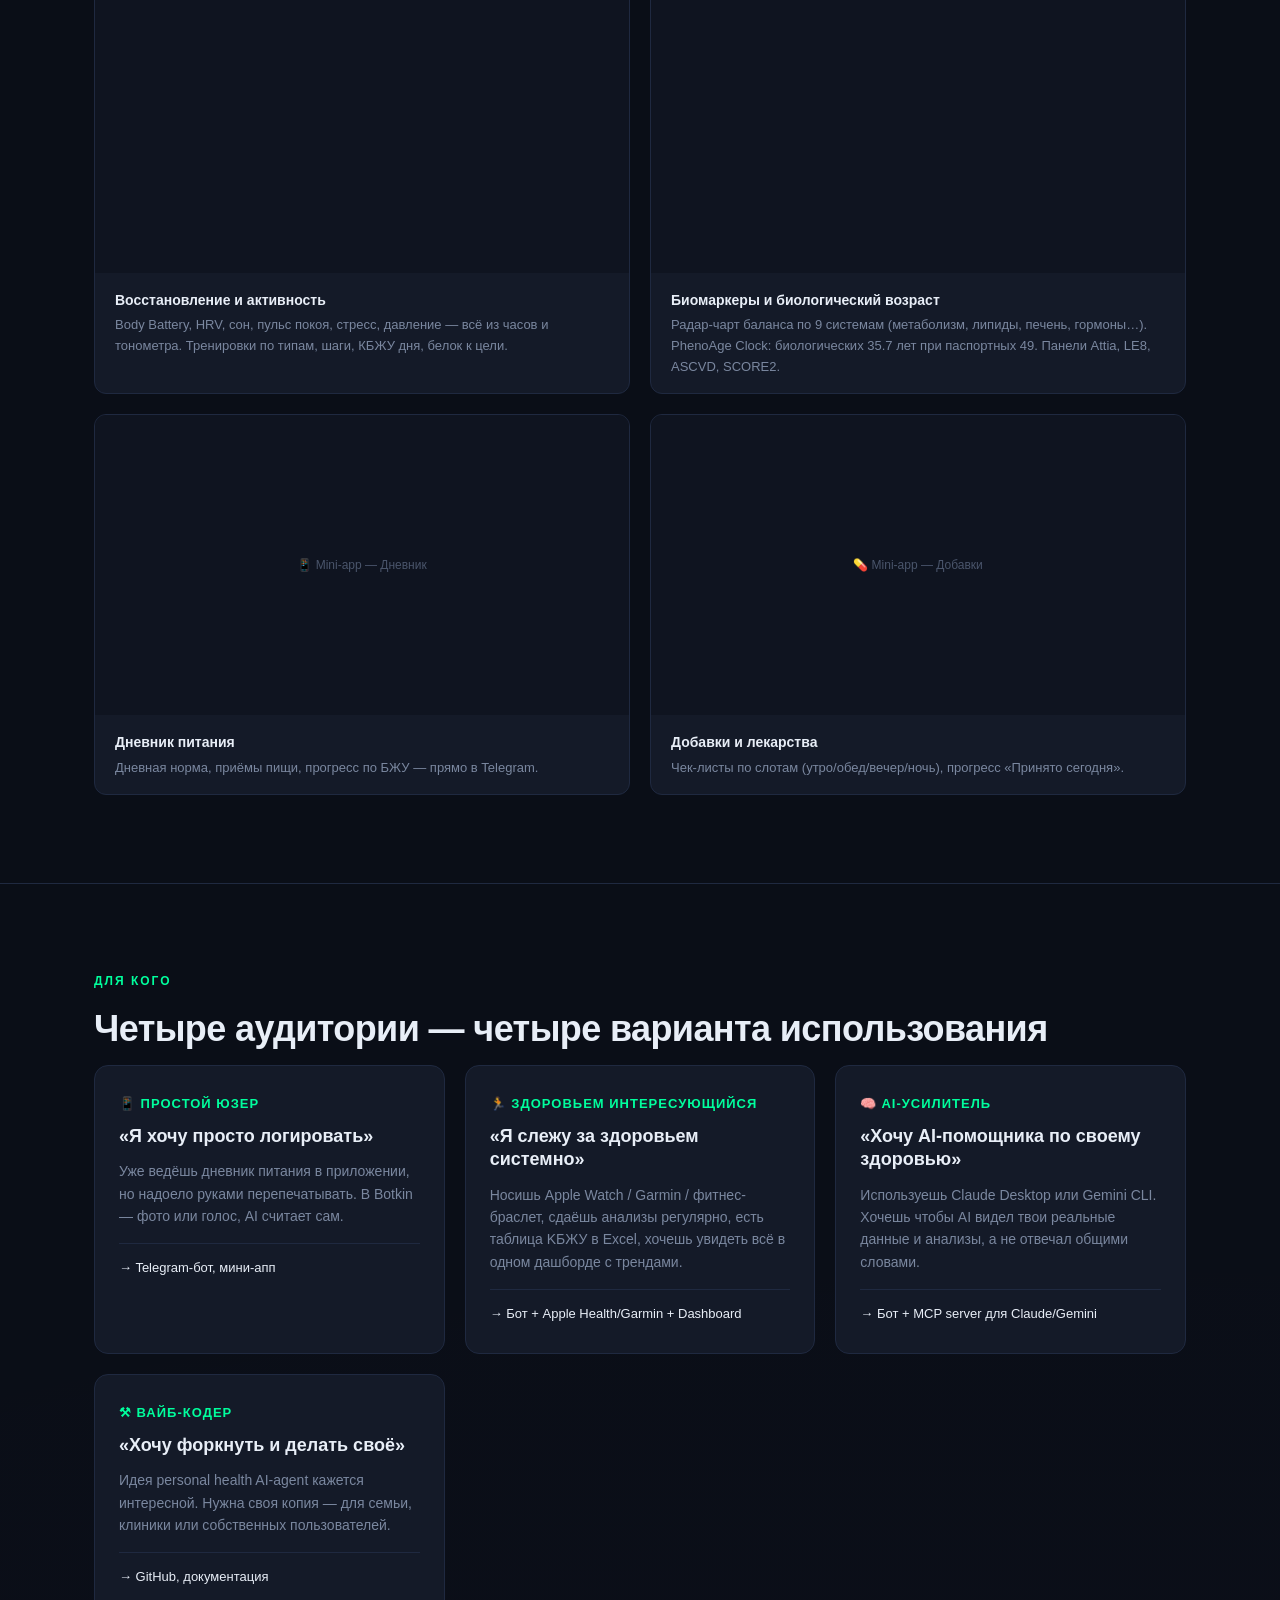
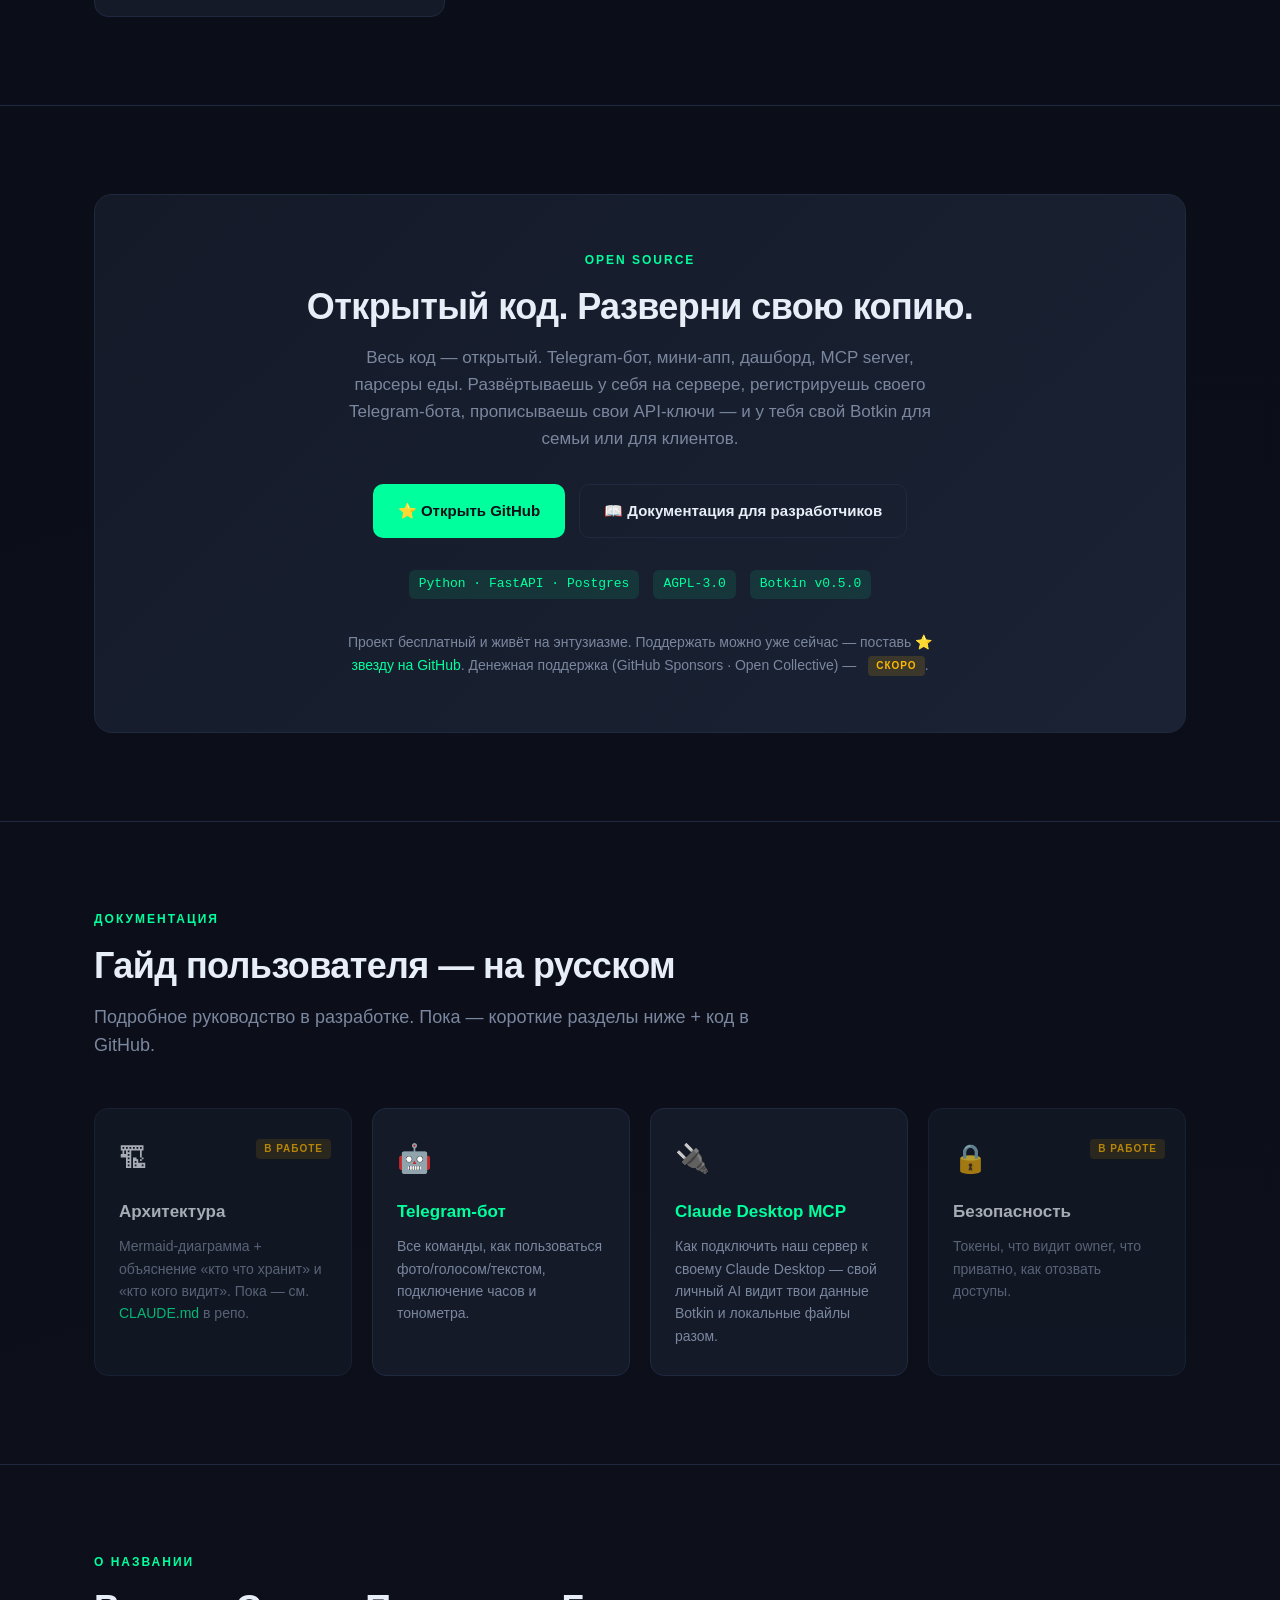
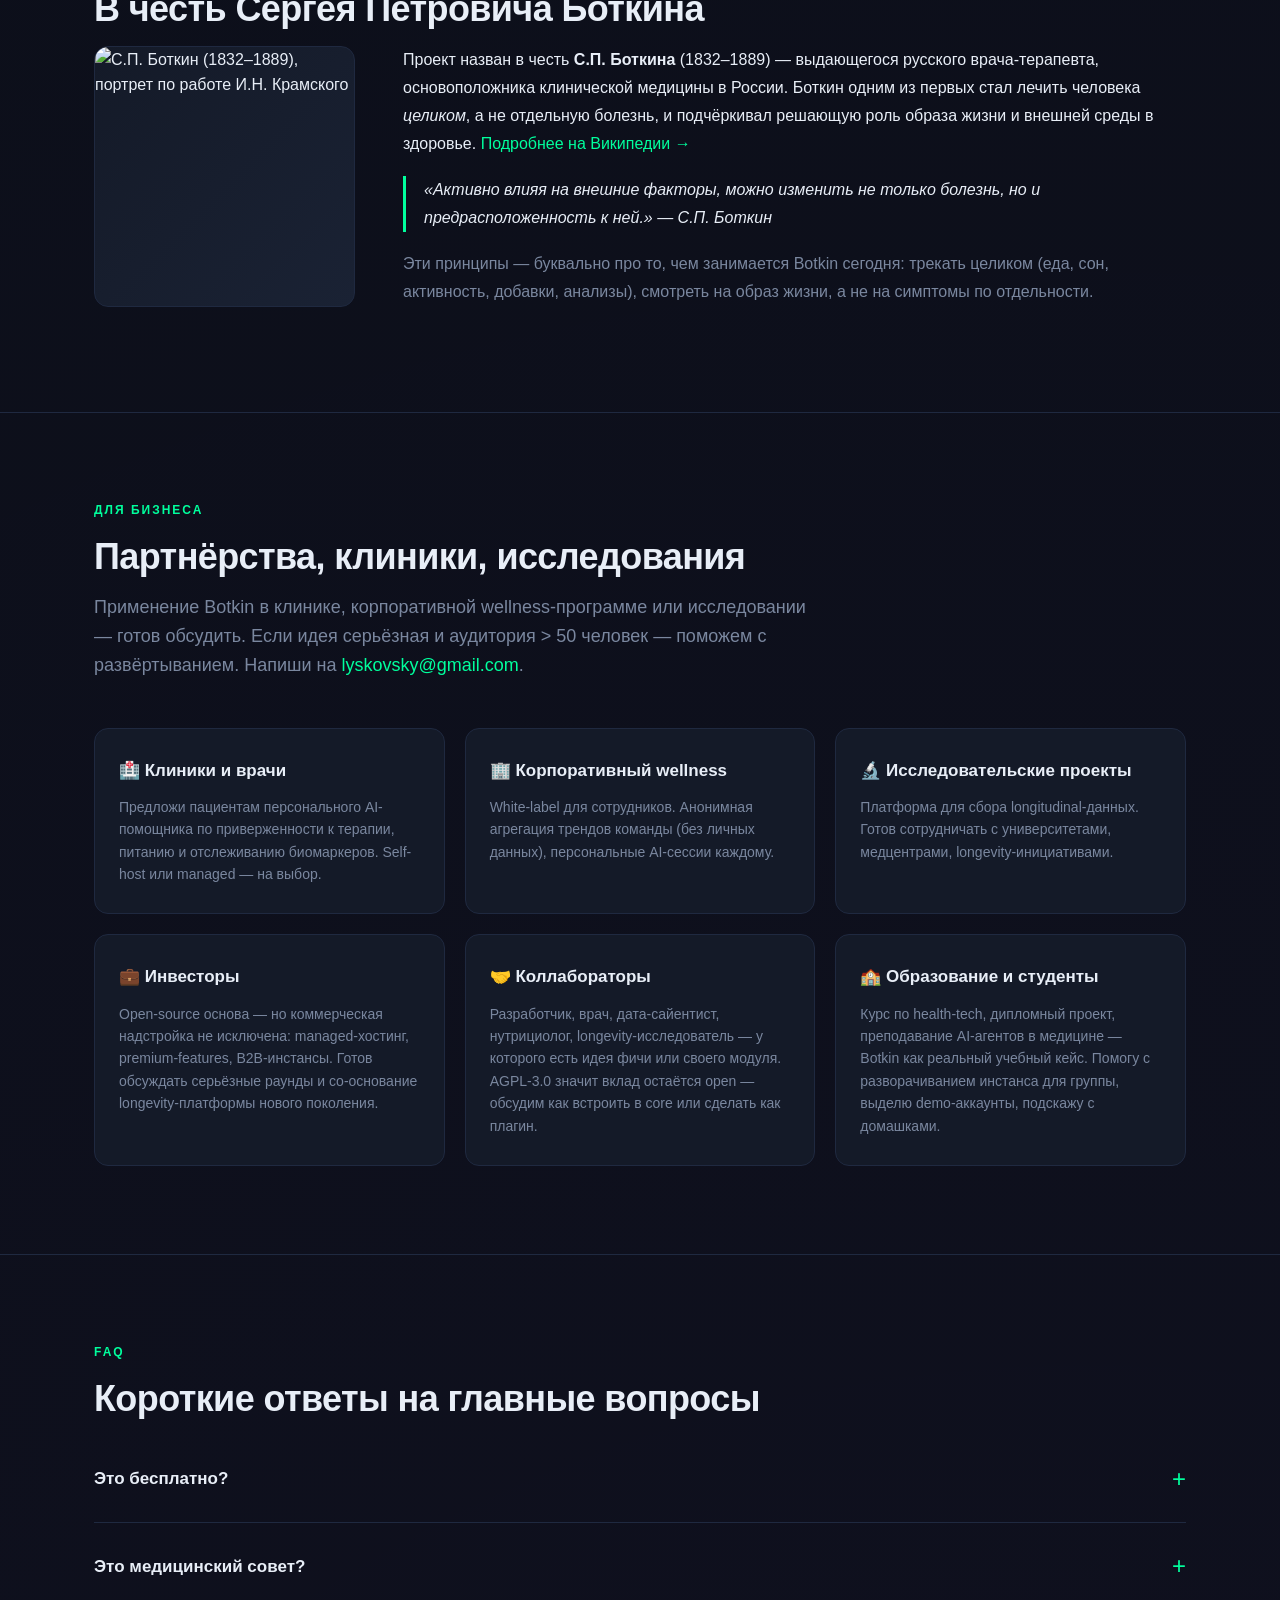
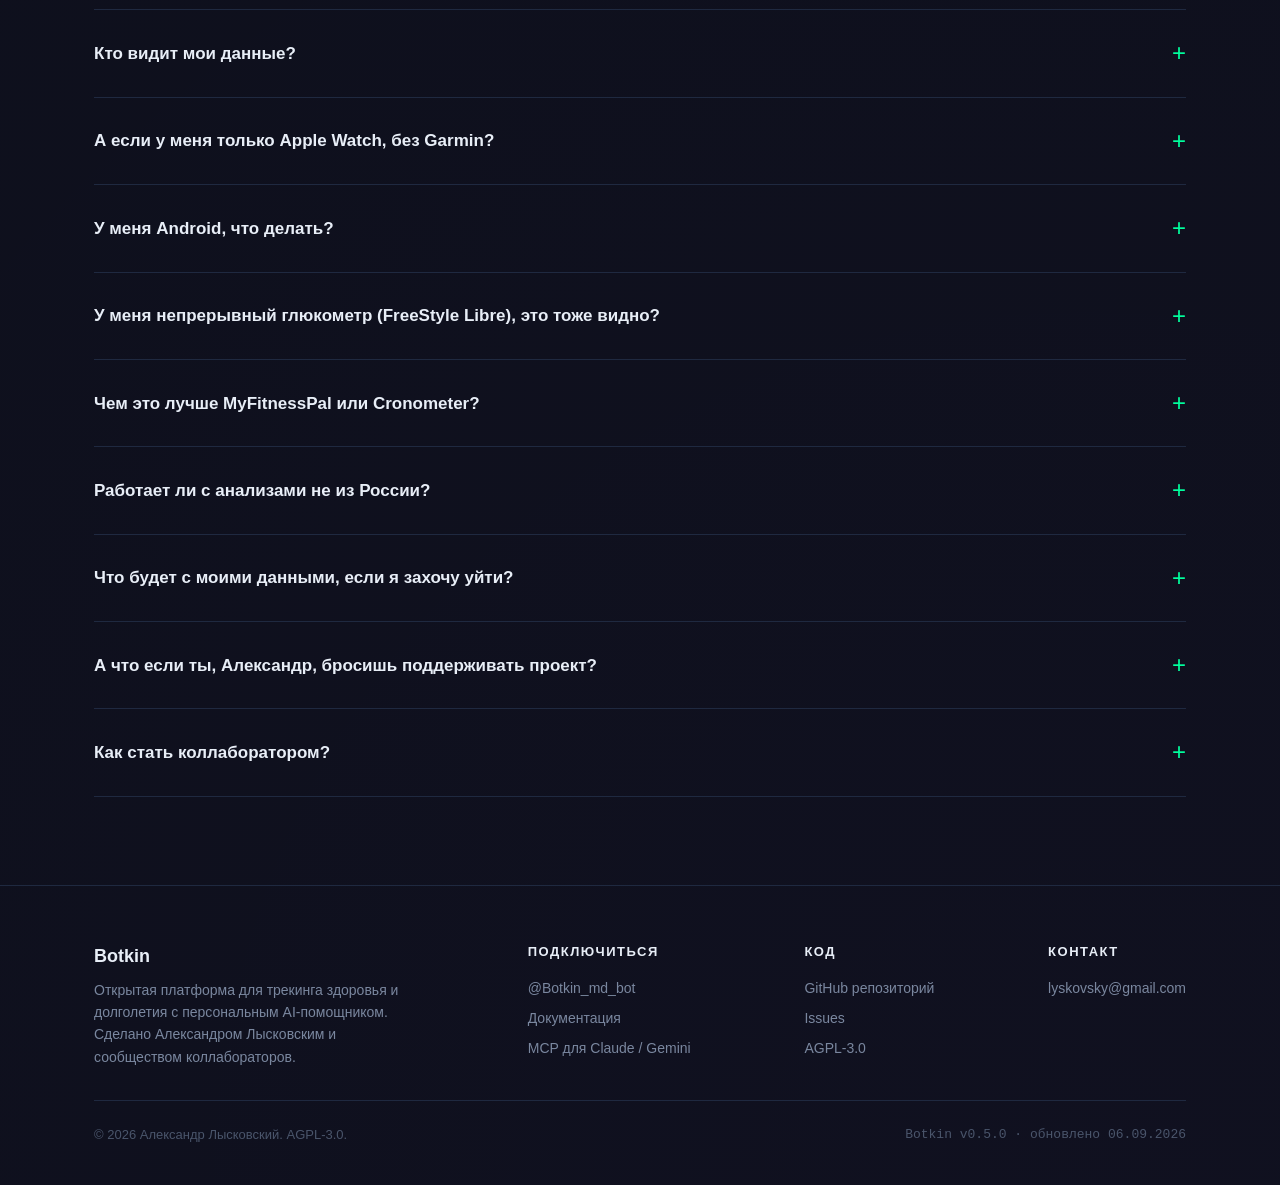
==== commit 2321b0b7: "docs(landing): убрать блок «Облачная версия — скоро» Секция вводила в заблуждение: подразумевала, чт" ====
--- a/docs/landing/index.html
+++ b/docs/landing/index.html
@@ -362,7 +362,6 @@
       <a href="#what">Что это</a>
       <a href="#story">Об авторах</a>
       <a href="#how">Как работает</a>
-      <a href="#cloud">Облако</a>
       <a href="#docs">Документация</a>
       <a href="#business">Бизнесу</a>
     </div>
@@ -742,24 +741,6 @@
 </div>
 </section>
 
-<!-- ═══════════ ОБЛАЧНАЯ ВЕРСИЯ · WAITLIST ═══════════ -->
-<section id="cloud">
-<div class="container">
-  <div class="cta-block">
-    <div class="eyebrow">Облачная версия <span class="soon">скоро</span></div>
-    <h2>Не хочешь разворачивать сам?</h2>
-    <p>
-      Готовится <strong>hosted-версия</strong> — Botkin без сервера и настройки: подключаешься
-      и сразу пользуешься. Оставь заявку — напишем, когда откроем ранний доступ.
-    </p>
-    <div class="cta-row">
-      <a href="https://t.me/Botkin_md_bot?start=cloud_waitlist" class="btn primary">🔔 В лист ожидания</a>
-      <a href="mailto:lyskovsky@gmail.com?subject=Botkin%20cloud%20waitlist" class="btn secondary">✉️ Написать на почту</a>
-    </div>
-  </div>
-</div>
-</section>
-
 <!-- ═══════════ ДОКУМЕНТАЦИЯ ═══════════ -->
 <section id="docs">
 <div class="container">
@@ -959,7 +940,7 @@
 
 <script>
 // Live counter from public_stats (CORS-открытый endpoint)
-fetch('https://health.orangegate.cc/api/public_stats')  // nginx botkin.health не проксирует /api/ — менять вместе с nginx
+fetch('https://botkin.health/api/public_stats')  // #387: nginx botkin.health теперь проксирует /api/
   .then(r => r.ok ? r.json() : null)
   .then(data => {
     if (!data) return;
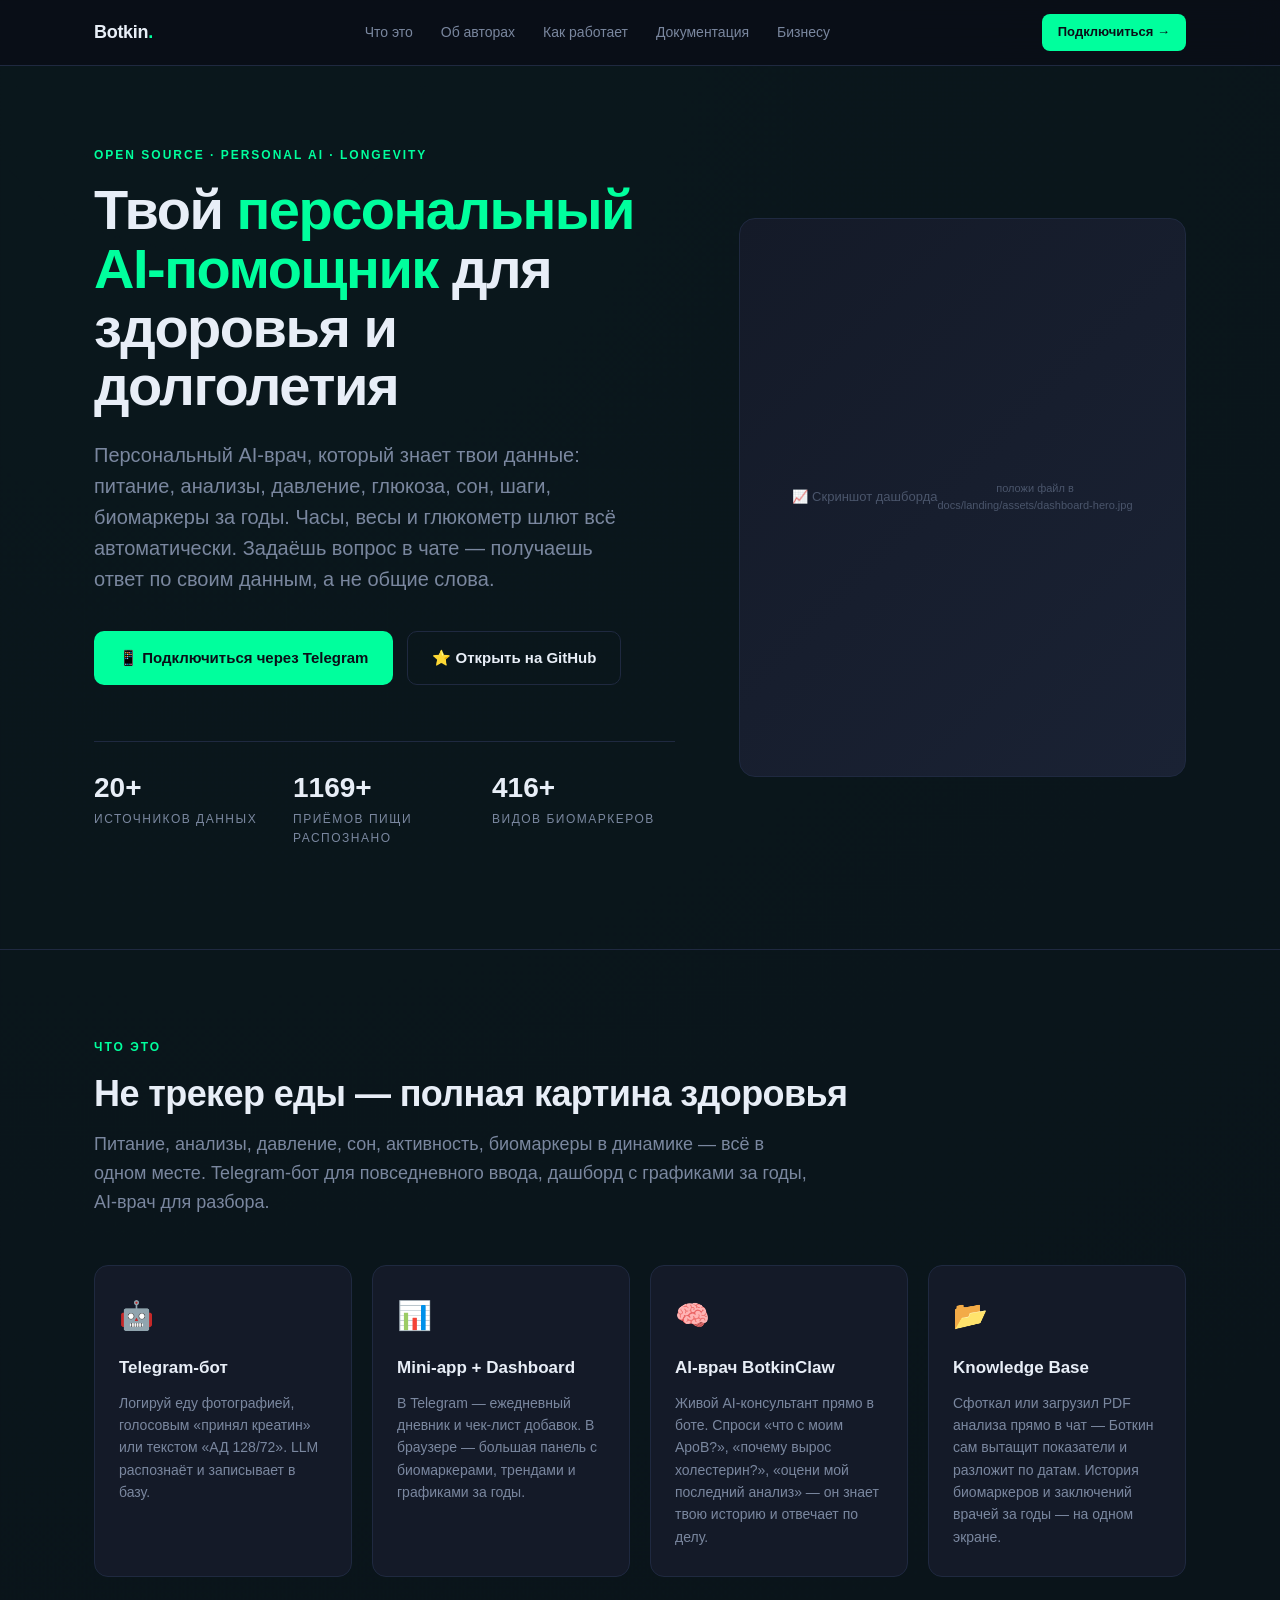
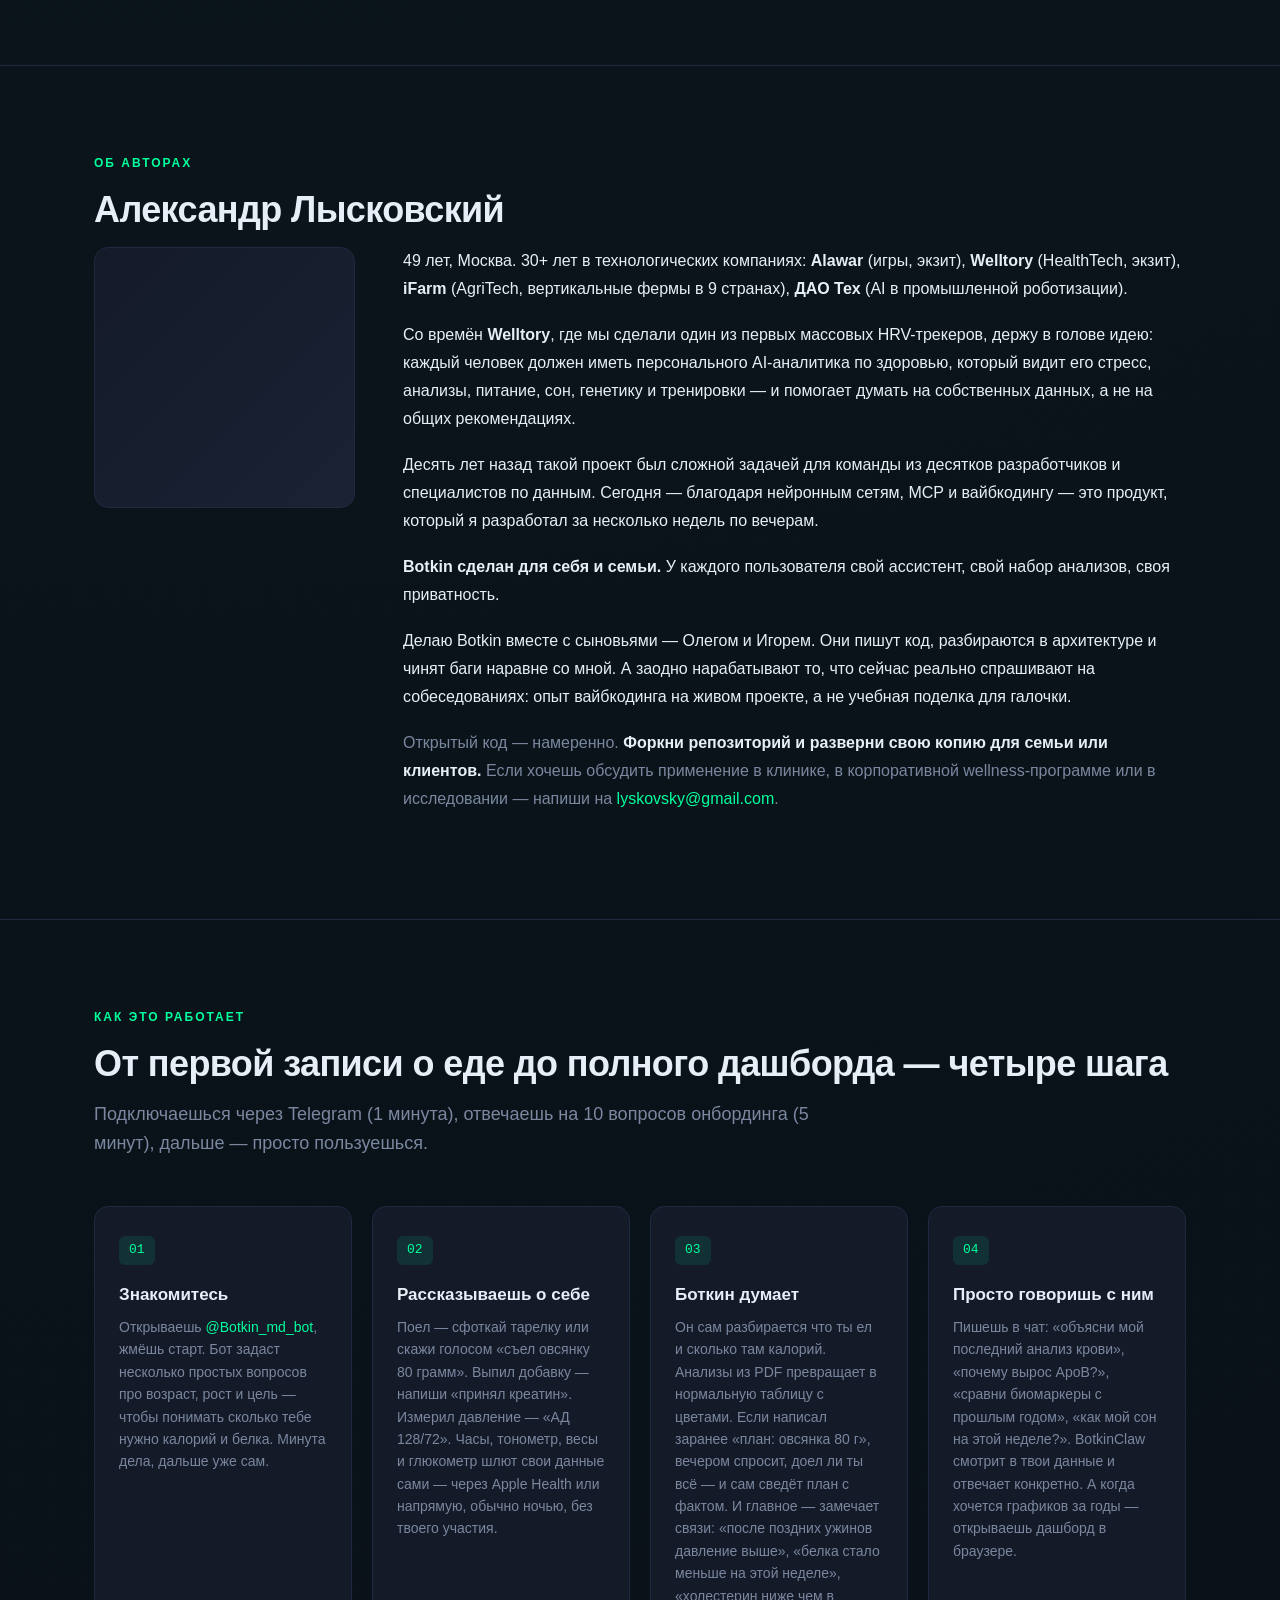
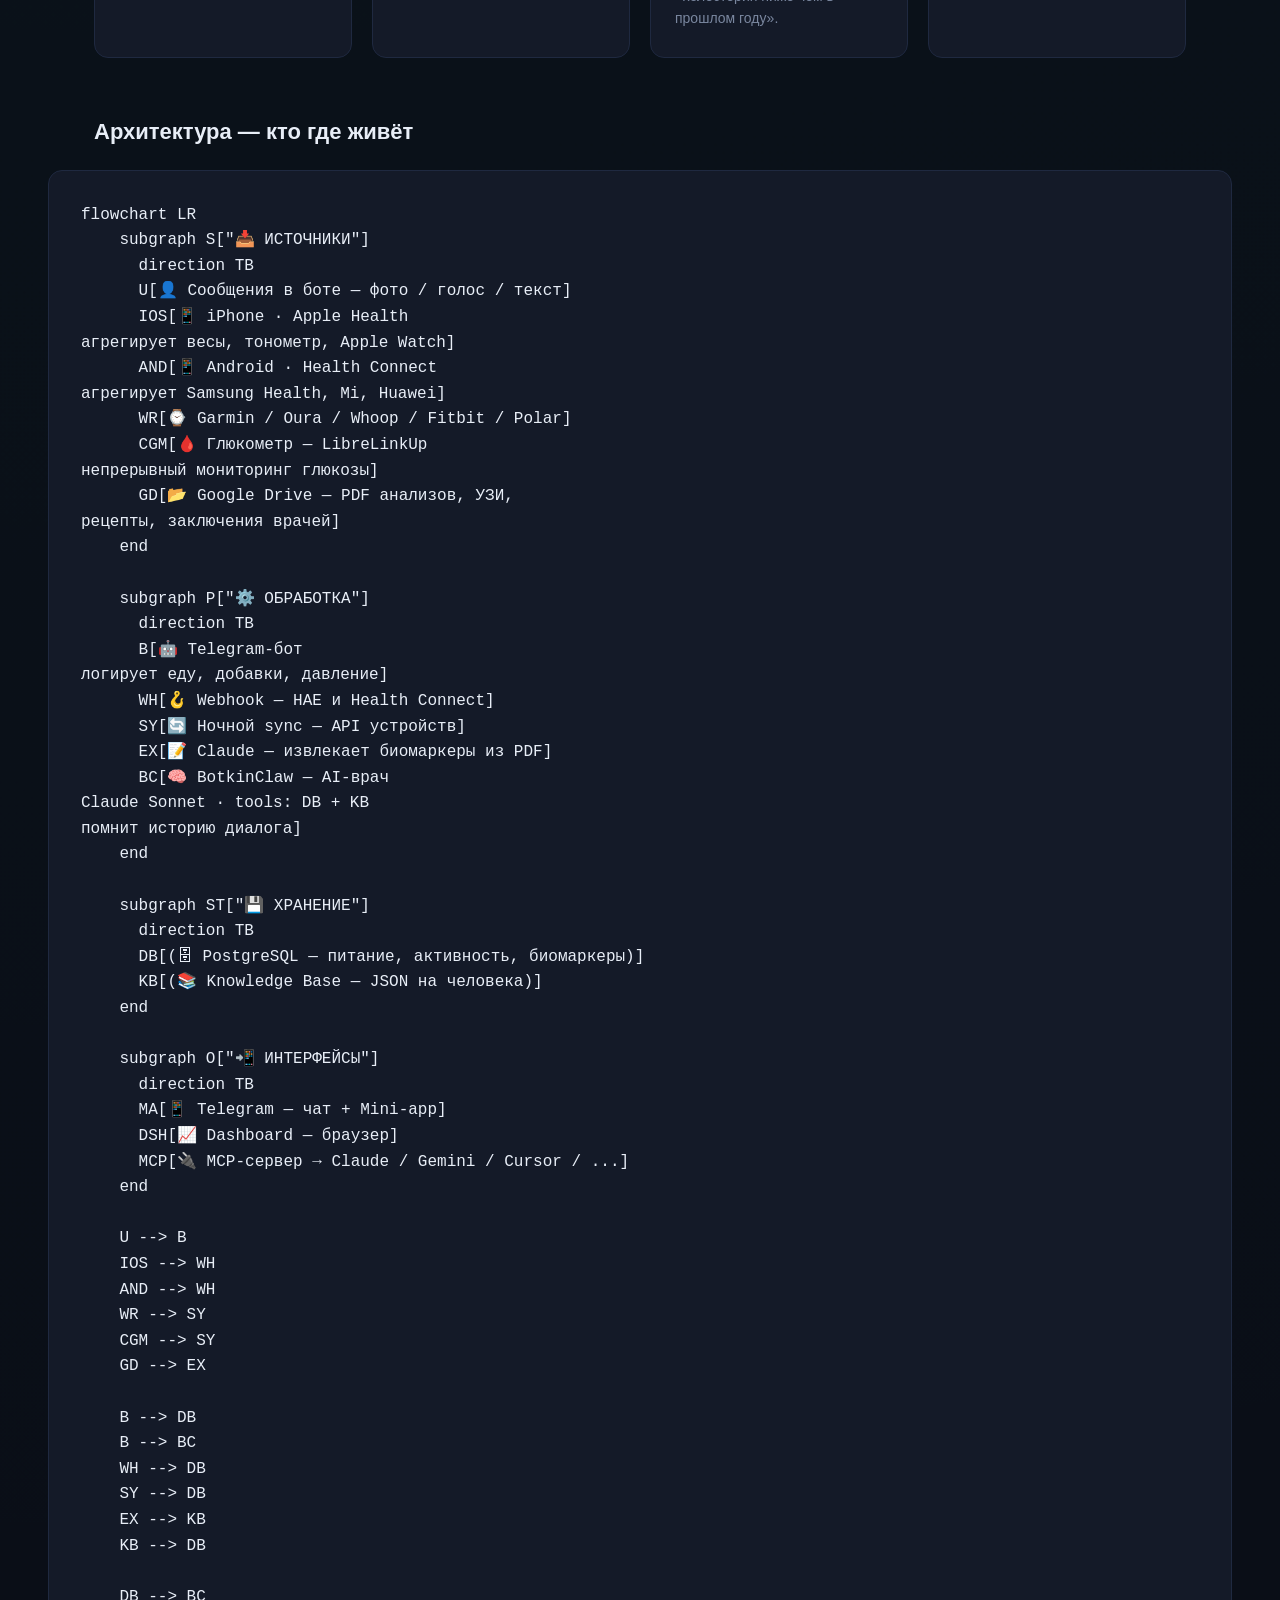
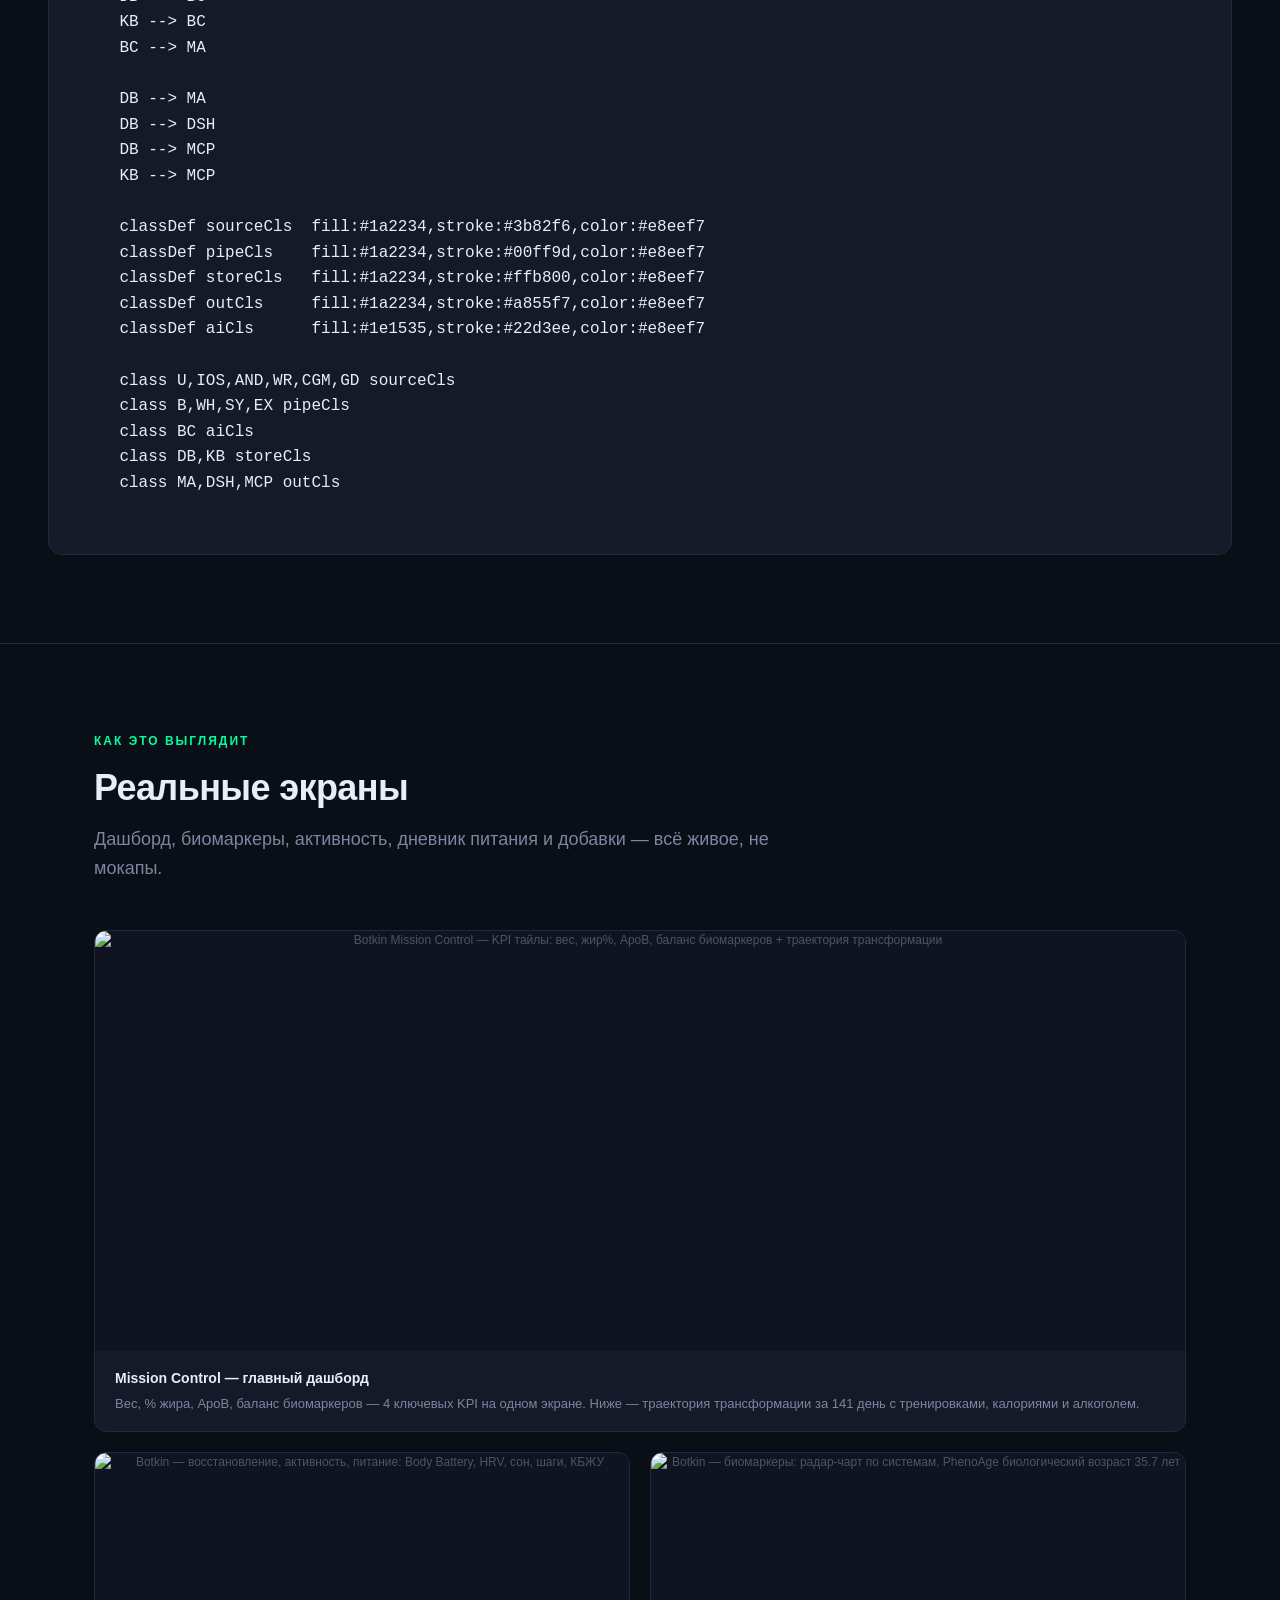
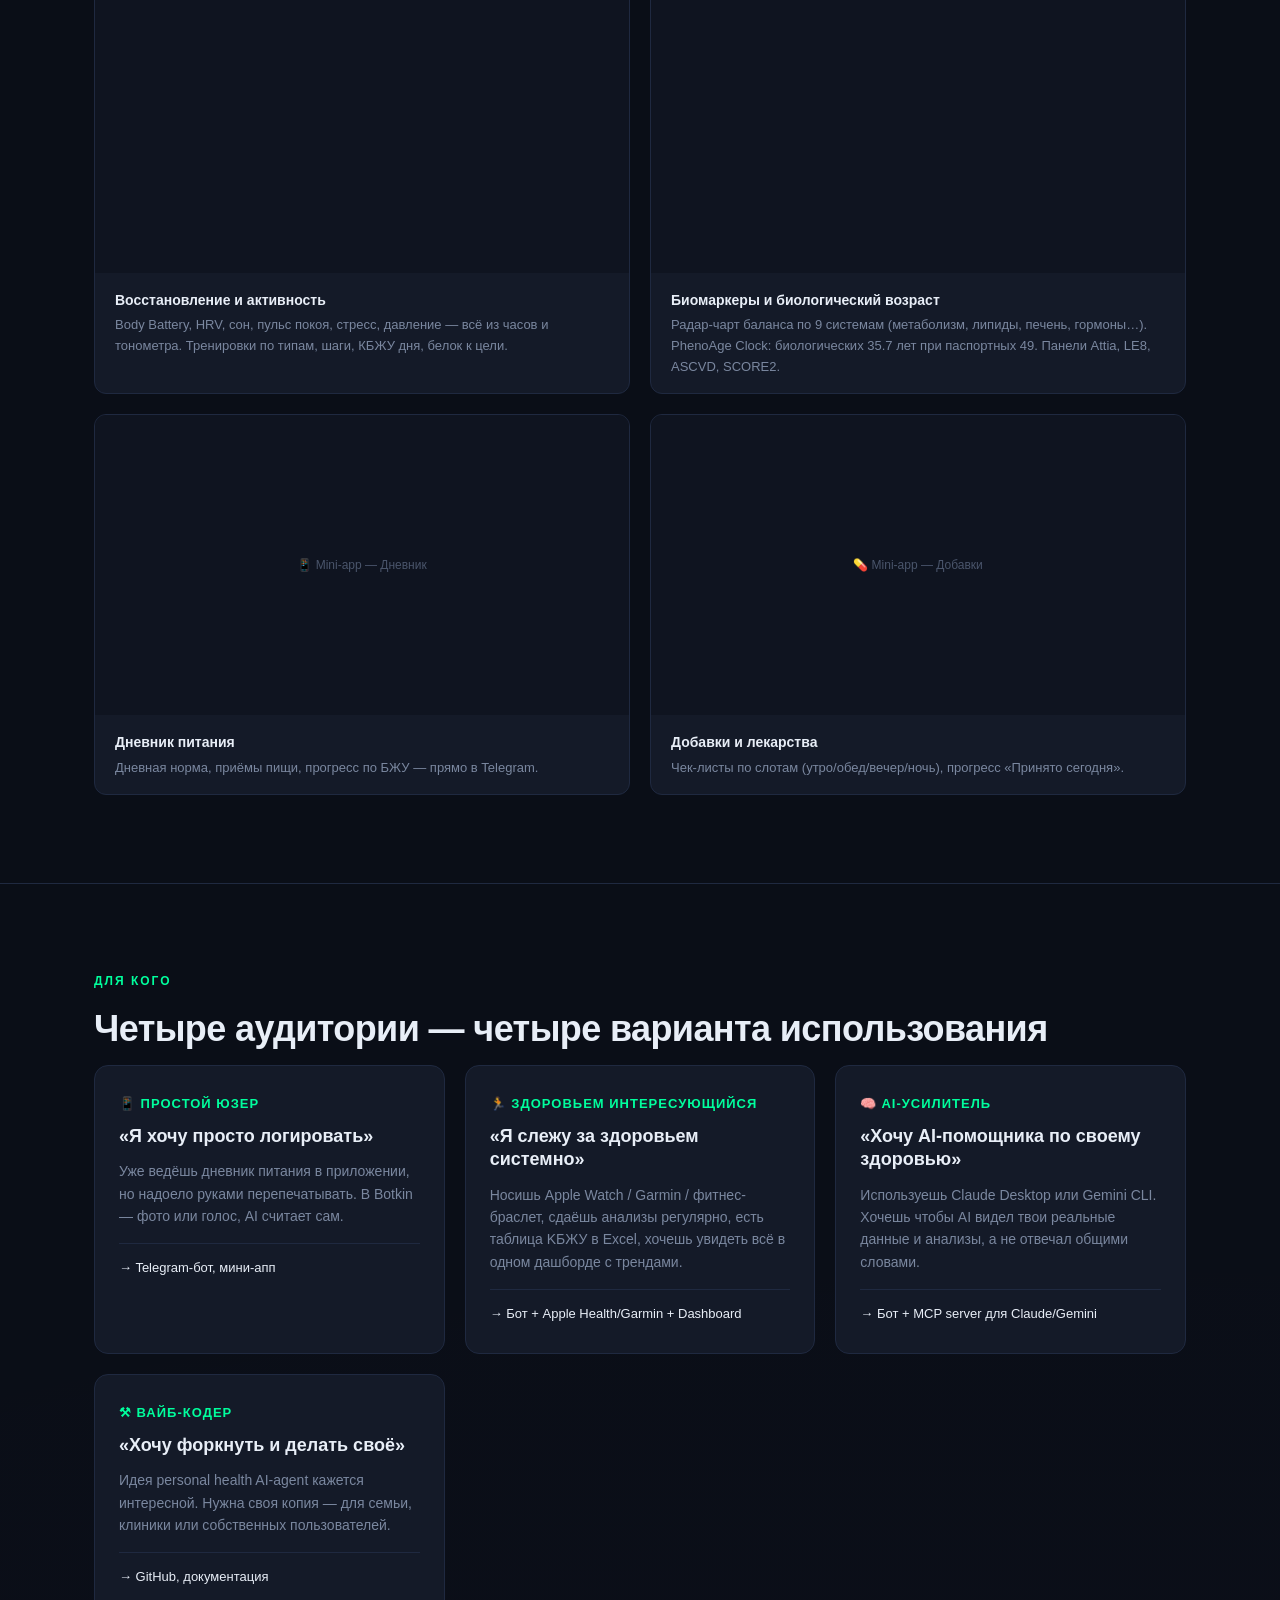
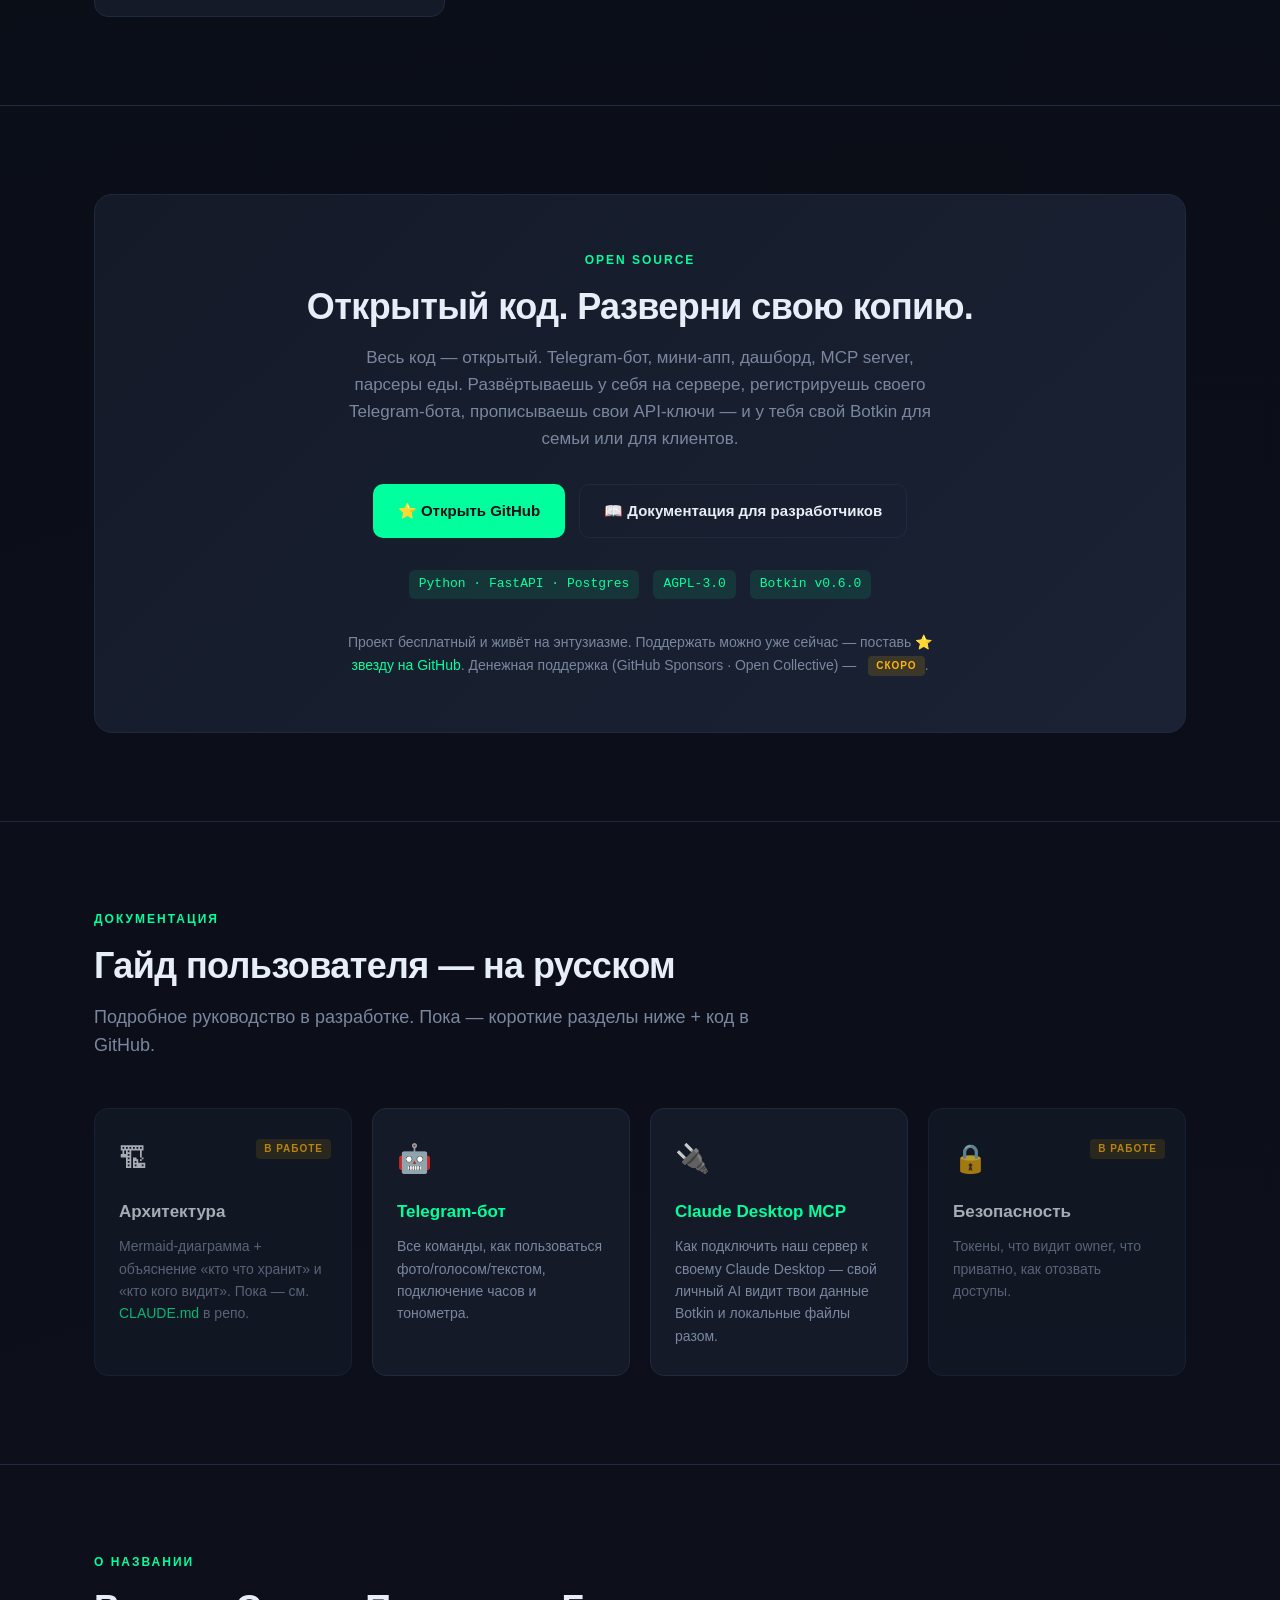
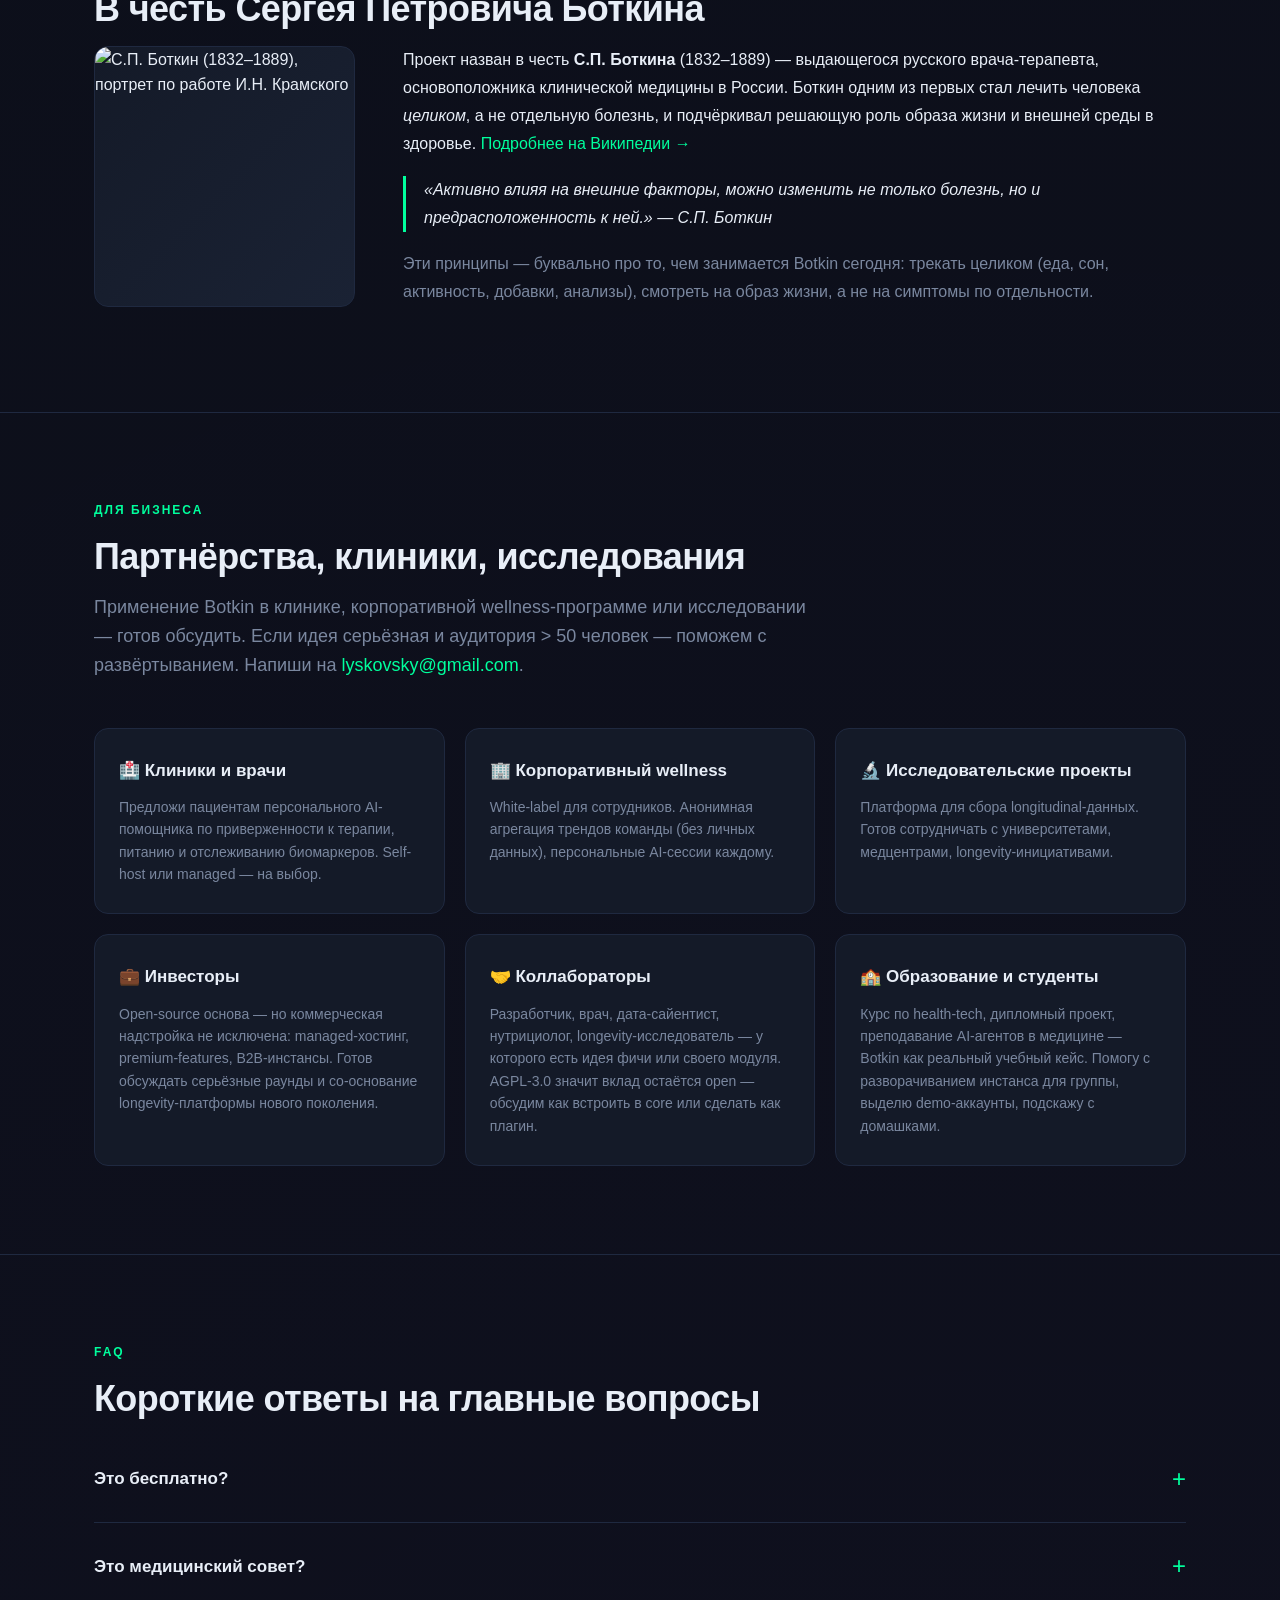
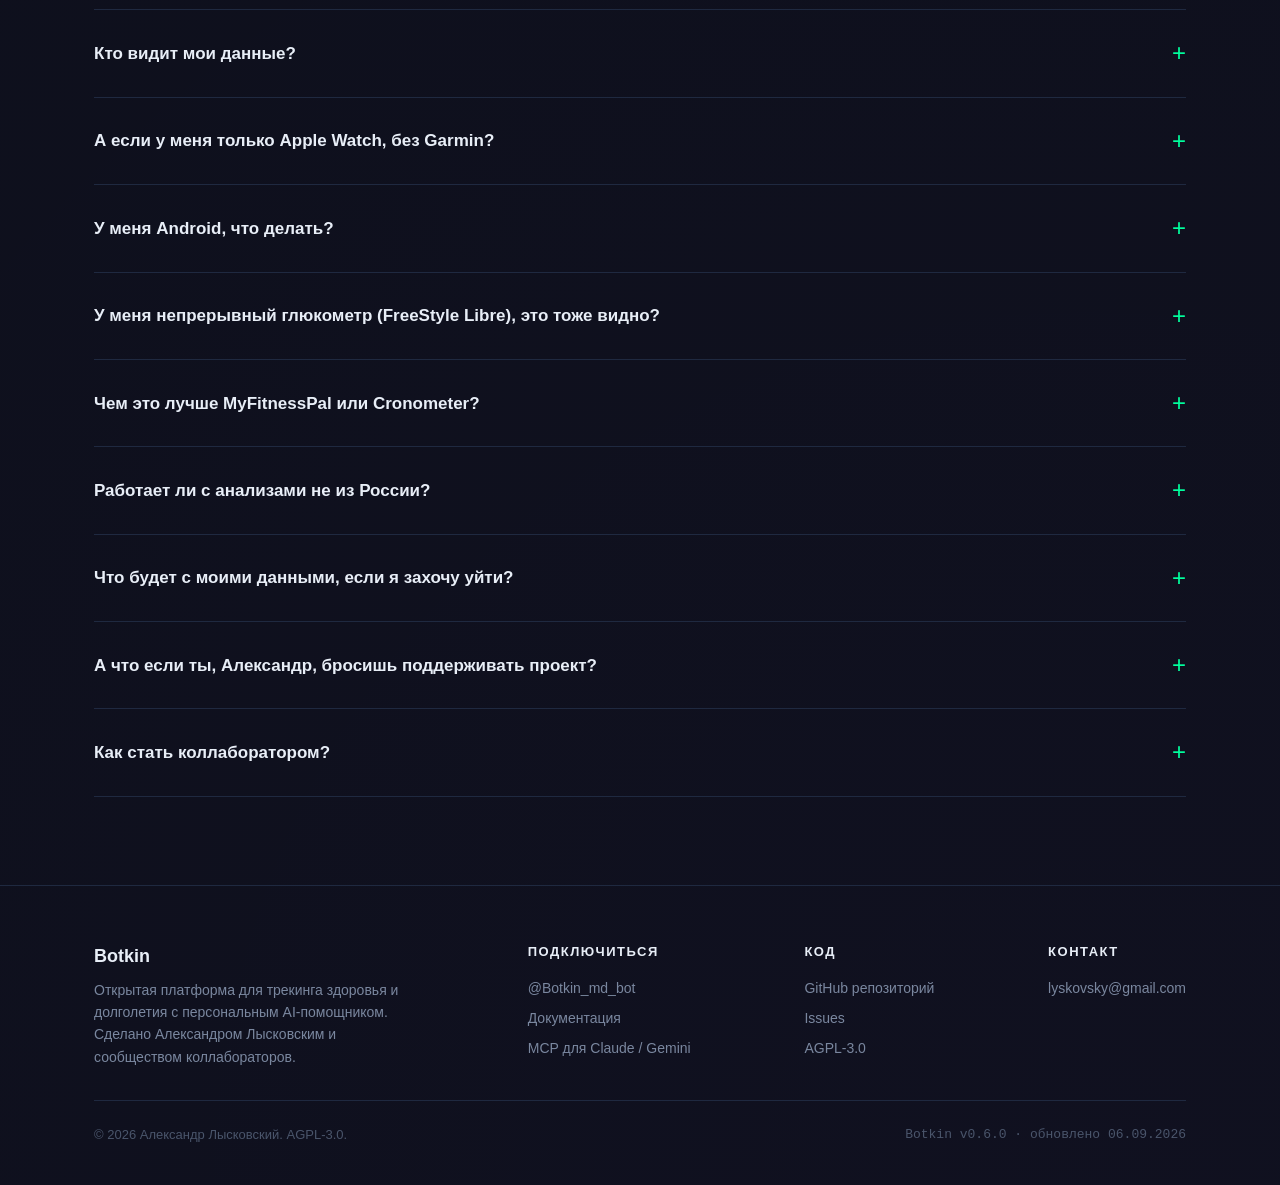
==== commit 2bbc6070: "release: v0.6.0 Первый бамп версии с мая — на v0.5.0 всё это время сайт ошибочно показывал несуществ" ====
--- a/docs/landing/index.html
+++ b/docs/landing/index.html
@@ -730,7 +730,7 @@
     <div class="meta">
       <span class="pill">Python · FastAPI · Postgres</span>
       <span class="pill">AGPL-3.0</span>
-      <span class="pill">Botkin v0.5.0</span>
+      <span class="pill">Botkin v0.6.0</span>
     </div>
     <p style="margin-top:32px; margin-bottom:0; font-size:14px;">
       Проект бесплатный и живёт на энтузиазме. Поддержать можно уже сейчас — поставь
@@ -851,7 +851,7 @@
 
   <details class="faq-item">
     <summary>Это бесплатно?</summary>
-    <p>Сам сервис — да. Реальные затраты сейчас: сервер ~€5/мес (Hetzner CX22), LLM API <span id="cost-llm">~$2/мес</span> (<span id="active-users">9</span> активных юзеров). Дёшево потому что prompt caching экономит 90% input-токенов. Если пользователей станет намного больше и LLM-расходы вырастут — попросим юзеров подключить свой API-ключ от Anthropic/OpenAI (платишь сам напрямую провайдеру) или введём подписку. Сейчас open-source без коммерции (AGPL-3.0).</p>
+    <p>Сам сервис — да. Реальные затраты сейчас: сервер ~€5/мес (Hetzner CX22), LLM API <span id="cost-llm">~$2</span> за последние 30 дней (<span id="active-users">9</span> активных юзеров). Дёшево потому что prompt caching экономит 90% input-токенов. Если пользователей станет намного больше и LLM-расходы вырастут — попросим юзеров подключить свой API-ключ от Anthropic/OpenAI (платишь сам напрямую провайдеру) или введём подписку. Сейчас open-source без коммерции (AGPL-3.0).</p>
   </details>
 
   <details class="faq-item">
@@ -933,7 +933,7 @@
   </div>
   <div class="bottom">
     <span>© 2026 Александр Лысковский. AGPL-3.0.</span>
-    <span class="mono">Botkin v0.5.0 · обновлено 06.09.2026</span>
+    <span class="mono">Botkin v0.6.0 · обновлено 06.09.2026</span>
   </div>
 </div>
 </footer>
@@ -952,9 +952,9 @@
       const el = document.getElementById('bio-counter');
       if (el) el.textContent = data.biomarker_types + '+';
     }
-    if (typeof data.llm_cost_this_month_usd === 'number') {
+    if (typeof data.llm_cost_30d_usd === 'number') {
       const el = document.getElementById('cost-llm');
-      if (el) el.textContent = '~$' + data.llm_cost_this_month_usd.toFixed(2) + '/мес';
+      if (el) el.textContent = '~$' + data.llm_cost_30d_usd.toFixed(2);
     }
     if (typeof data.active_users === 'number') {
       const el = document.getElementById('active-users');
